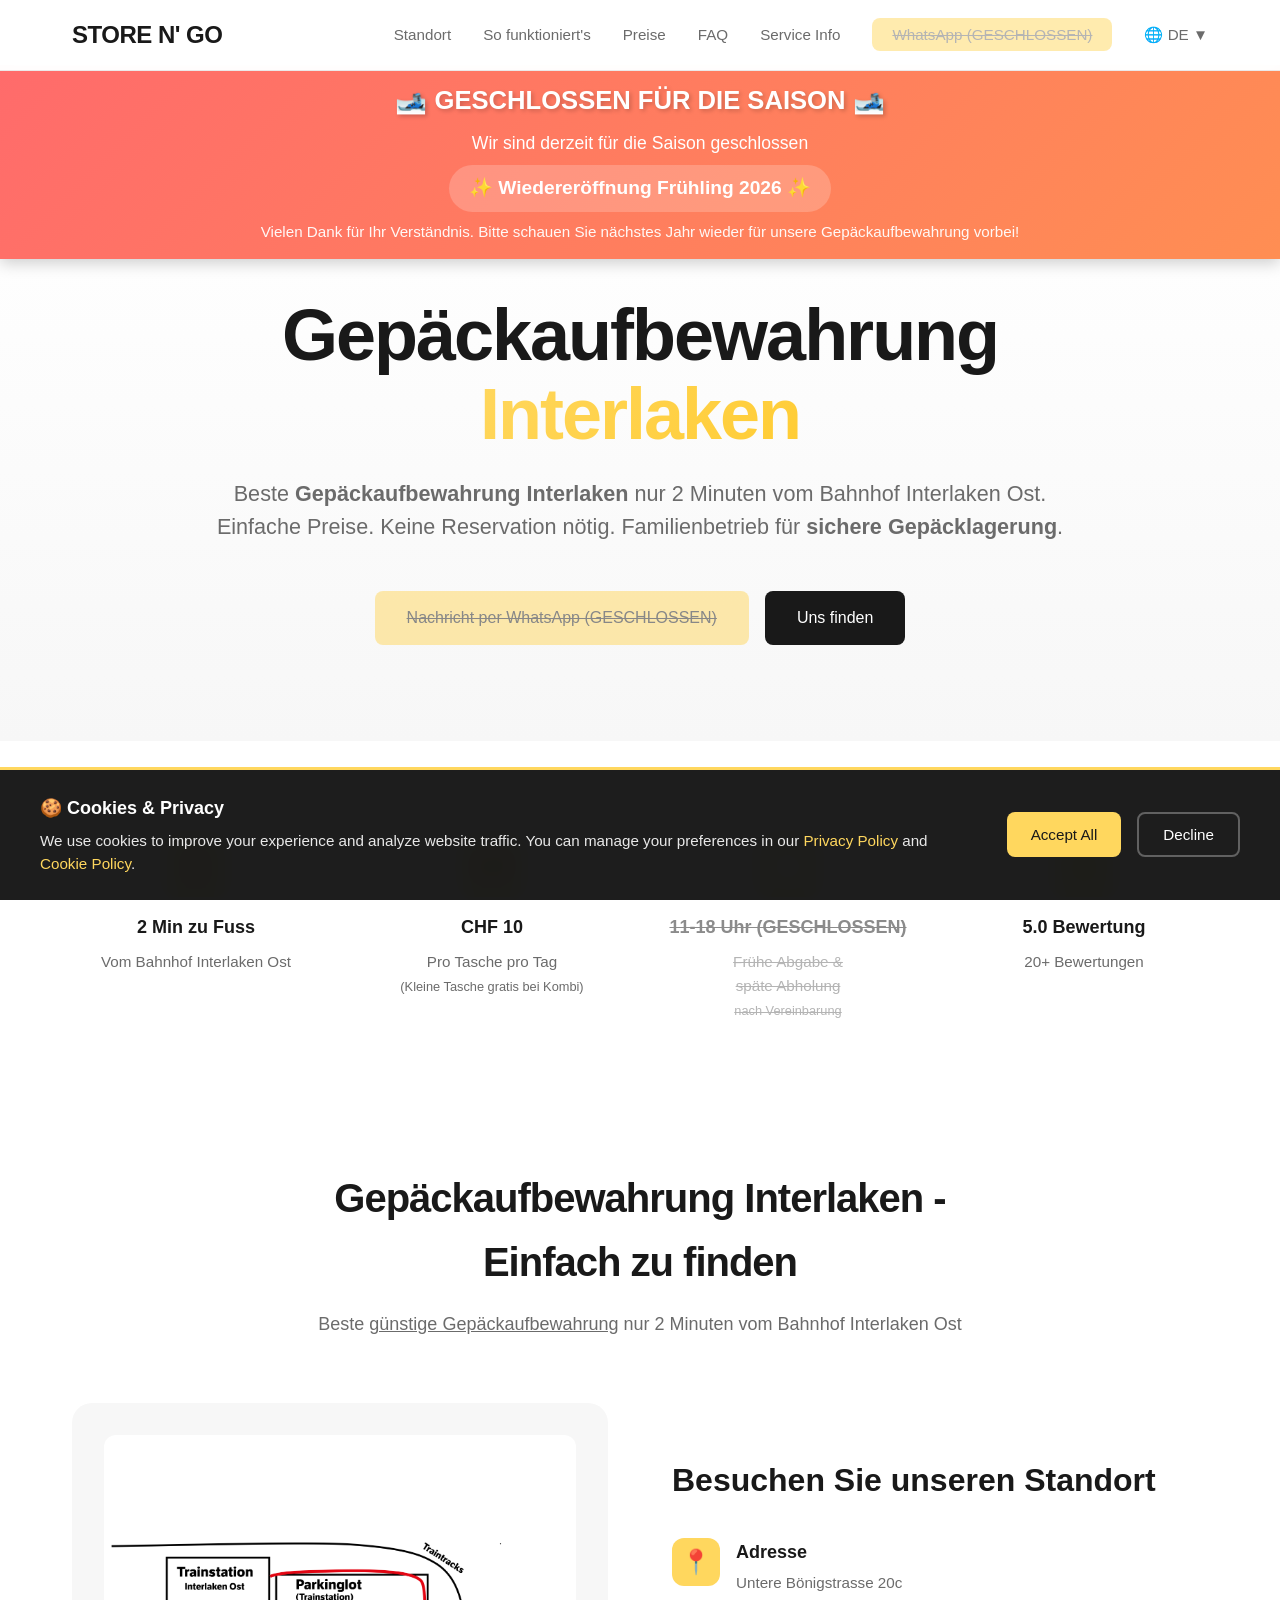
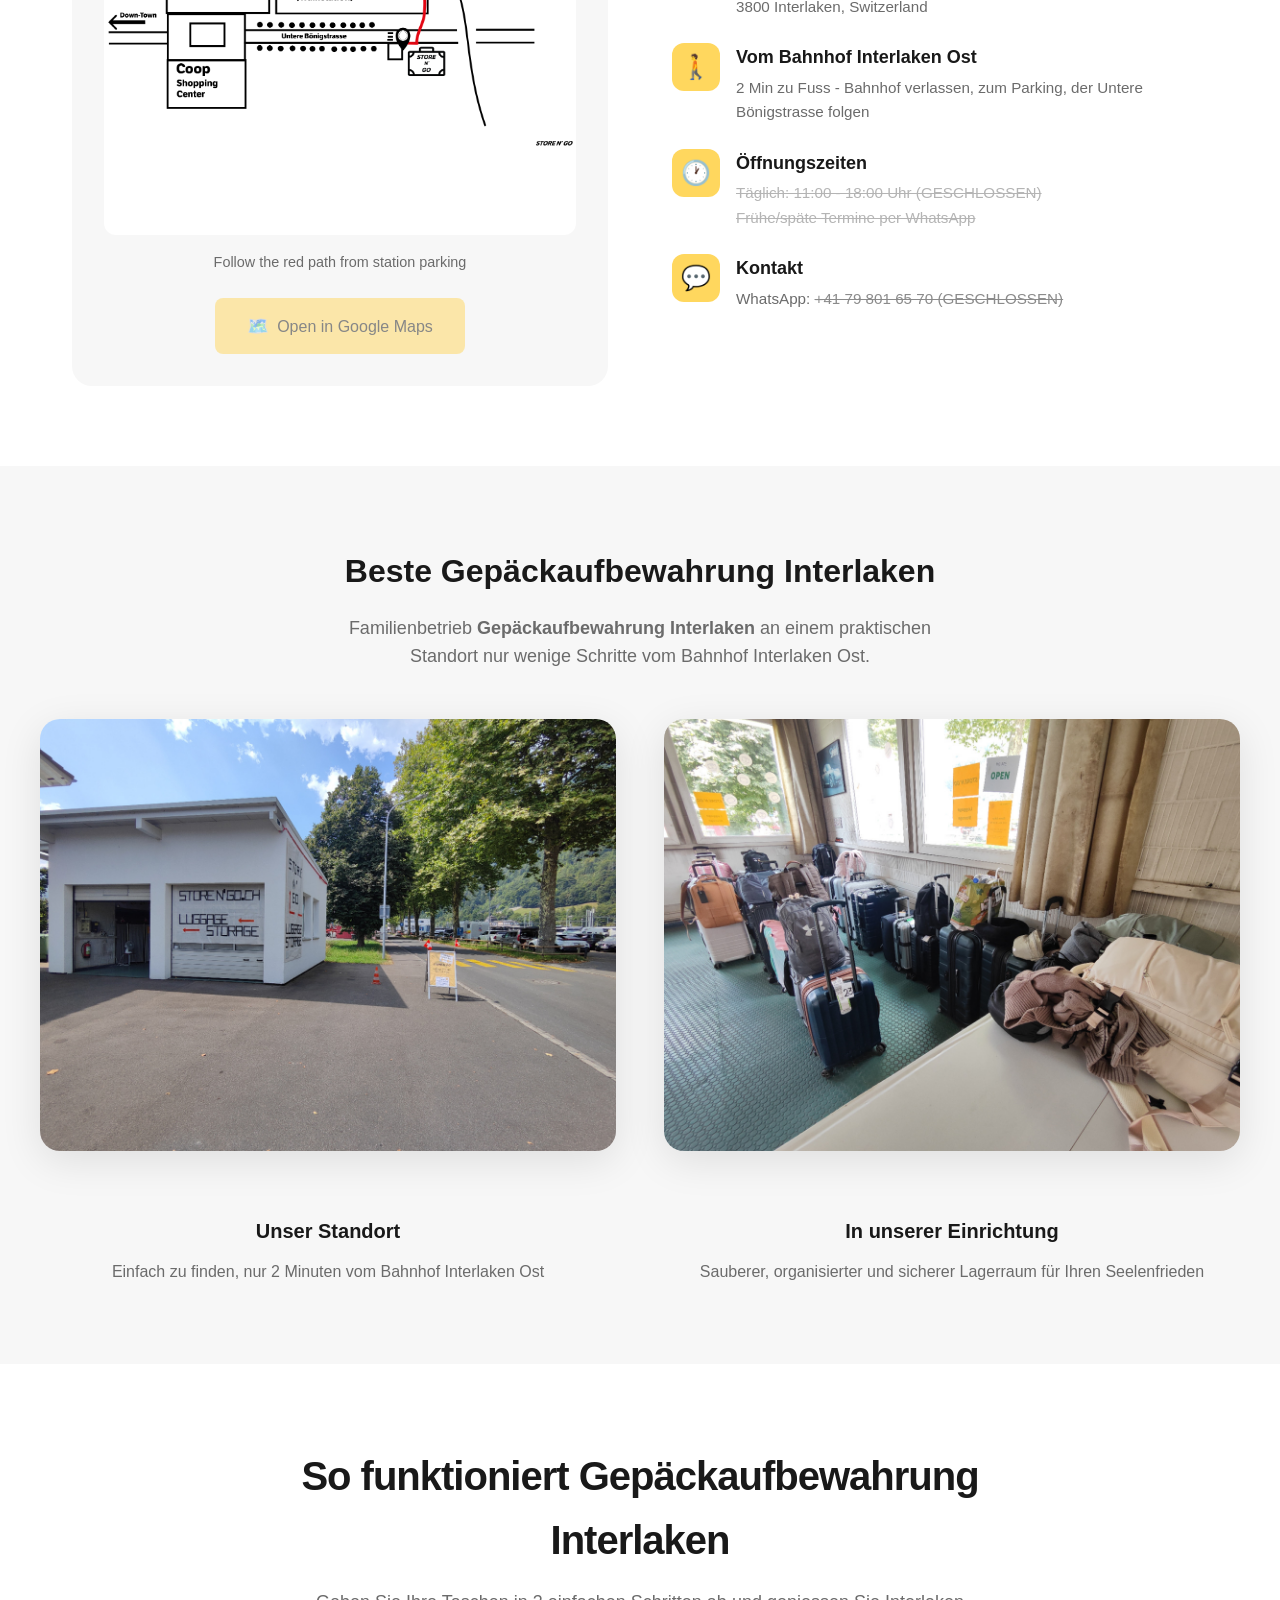
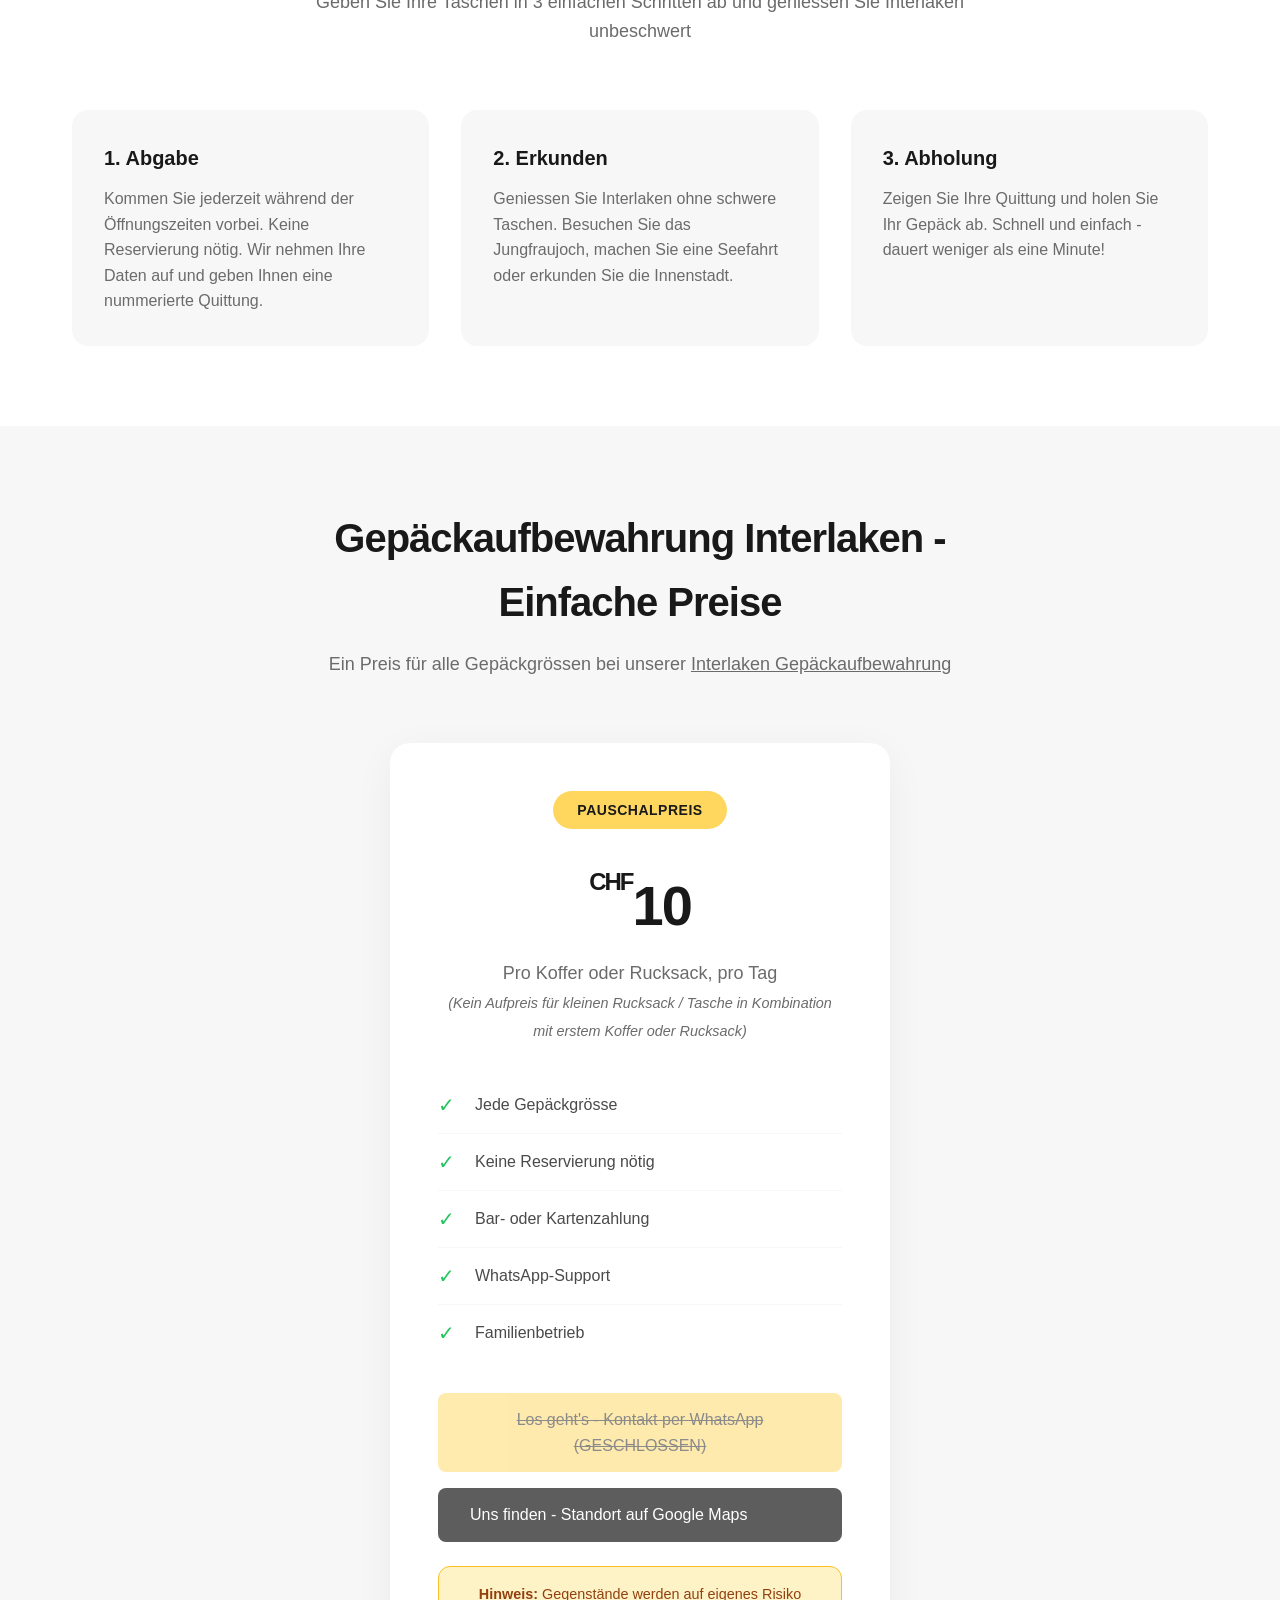
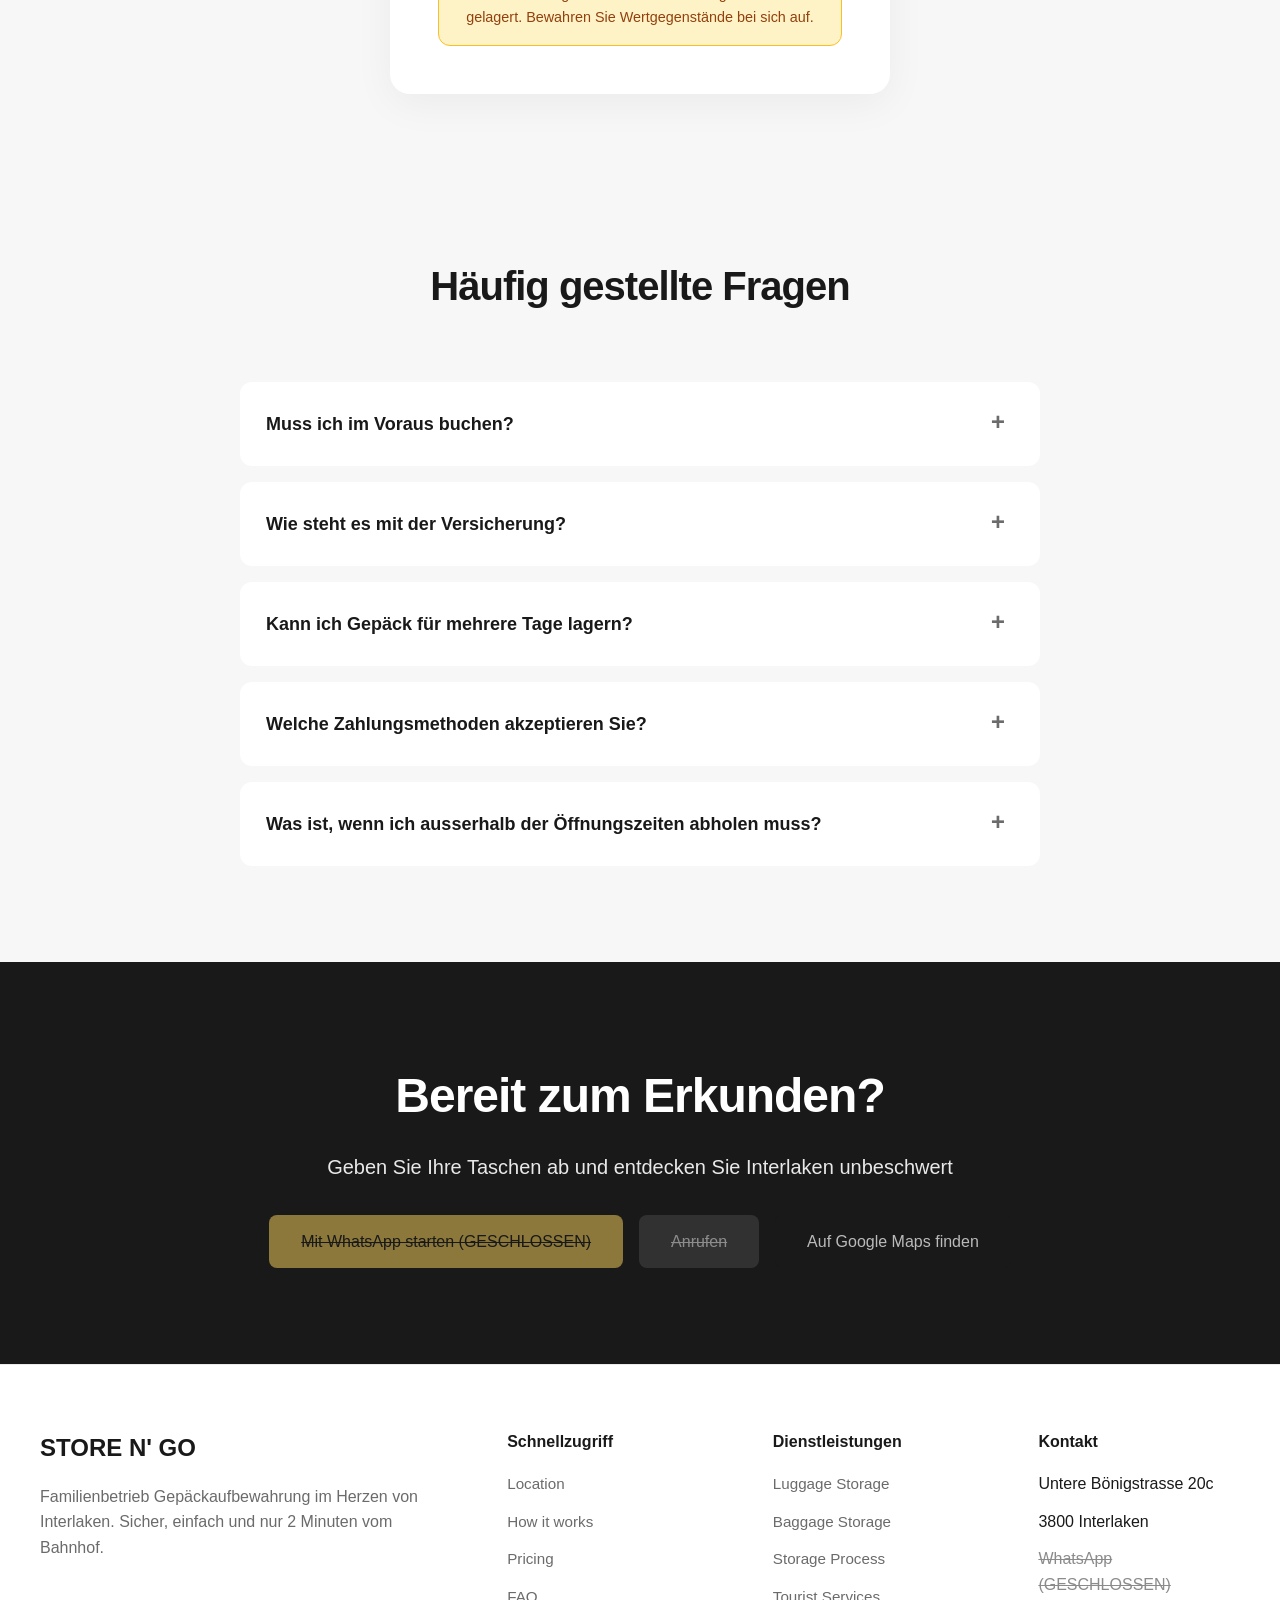
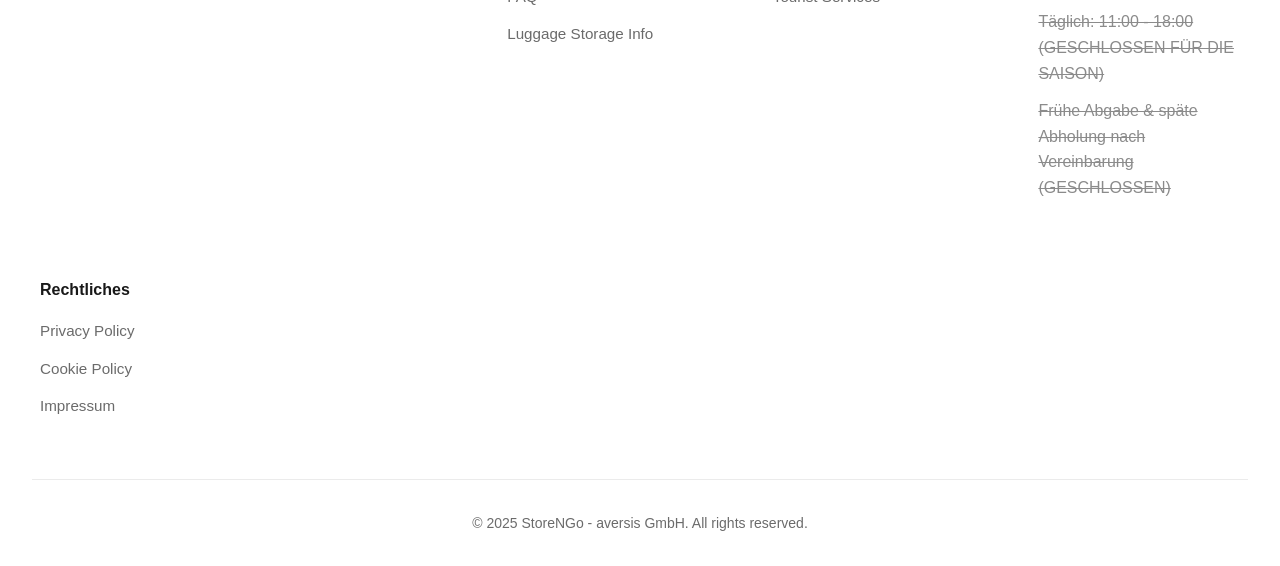
==== de/index.html @ 25ed2916 "Complete closure fixes and mobile optimization - Removed duplicate text from English banner - Added " ====
<!DOCTYPE html>
<html lang="en">
<head>
    <meta charset="UTF-8">
    <meta name="viewport" content="width=device-width, initial-scale=1.0, maximum-scale=5.0">
    <meta name="mobile-web-app-capable" content="yes">
    <meta name="apple-mobile-web-app-capable" content="yes">
    <title>Gepäckaufbewahrung Interlaken | StoreNGo - Ab CHF 10 Kleine Taschen Gratis | 2 Min vom Bahnhof</title>
    <meta name="description" content="Beste Gepäckaufbewahrung Interlaken! CHF 10 pro Koffer/Rucksack + kleine Taschen gratis. Nur 2 Minuten vom Bahnhof Interlaken Ost. Familienunternehmen, sicher, keine Reservation nötig. Täglich 11-18 Uhr.">
    <meta name="keywords" content="luggage storage interlaken, baggage storage interlaken, interlaken luggage storage, luggage storage interlaken ost, bag storage interlaken, interlaken baggage storage, gepäckaufbewahrung interlaken, luggage lockers interlaken, suitcase storage interlaken, tourist luggage service">
    
    <!-- SEO Geographic Meta Tags -->
    <meta name="geo.region" content="CH-BE">
    <meta name="geo.placename" content="Interlaken">
    <meta name="geo.position" content="46.686312;7.863188">
    <meta name="ICBM" content="46.686312, 7.863188">
    
    <!-- Canonical Link -->
    <link rel="canonical" href="https://store-n-go.com">
    
    <!-- Google tag (gtag.js) -->
    <script async src="https://www.googletagmanager.com/gtag/js?id=AW-17403698472"></script>
    <script>
        window.dataLayer = window.dataLayer || [];
        function gtag(){dataLayer.push(arguments);}
        gtag('js', new Date());
        
        // Check cookie consent before initializing Google Analytics
        if (localStorage.getItem('cookieConsent') === 'accepted') {
            gtag('config', 'AW-17403698472');
        }
    </script>
    
    <!-- Favicon -->
    <link rel="icon" type="image/svg+xml" href="data:image/svg+xml,<svg xmlns='http://www.w3.org/2000/svg' viewBox='0 0 100 100'><circle cx='50' cy='50' r='50' fill='%23ffd75e'/><rect x='25' y='35' width='50' height='30' rx='5' fill='none' stroke='%23000' stroke-width='4'/><rect x='40' y='30' width='20' height='10' rx='5' fill='none' stroke='%23000' stroke-width='4'/><circle cx='30' cy='60' r='3' fill='%23000'/><circle cx='70' cy='60' r='3' fill='%23000'/><circle cx='30' cy='40' r='3' fill='%23000'/><circle cx='70' cy='40' r='3' fill='%23000'/></svg>">
    
    <!-- Open Graph Meta Tags -->
    <meta property="og:title" content="Luggage Storage Interlaken | StoreNGo - Best Bag Storage | From CHF 10 Small Bags Free">
    <meta property="og:description" content="Best luggage storage Interlaken just 2 minutes from Interlaken Ost station. CHF 10 per item + small bags free. Safe luggage storage Interlaken service.">
    <meta property="og:url" content="https://storengo.ch">
    <meta property="og:type" content="website">
    <meta property="og:image" content="https://storengo.ch/store-building.jpg">
    
    <!-- Schema.org Structured Data -->
    <script type="application/ld+json">
    {
        "@context": "https://schema.org",
        "@type": "LocalBusiness",
        "name": "StoreNGo Luggage Storage Interlaken",
        "url": "https://storengo.ch",
        "telephone": "+41798016570",
        "priceRange": "CHF 10",
        "currenciesAccepted": "CHF",
        "paymentAccepted": "Cash, Credit Card",
        "address": {
            "@type": "PostalAddress",
            "streetAddress": "Untere Bönigstrasse 20c",
            "addressLocality": "Interlaken",
            "postalCode": "3800",
            "addressCountry": "CH",
            "addressRegion": "Bern"
        },
        "geo": {
            "@type": "GeoCoordinates",
            "latitude": 46.686312,
            "longitude": 7.863188
        },
        "openingHoursSpecification": [{
            "@type": "OpeningHoursSpecification",
            "dayOfWeek": ["Monday", "Tuesday", "Wednesday", "Thursday", "Friday", "Saturday", "Sunday"],
            "opens": "11:00",
            "closes": "18:00"
        }],
        "aggregateRating": {
            "@type": "AggregateRating",
            "ratingValue": "5.0",
            "reviewCount": "15"
        },
        "description": "Safe luggage storage just 2 minutes from Interlaken Ost station. CHF 10 per bag. Early drop-off and late pickup possible via WhatsApp arrangement.",
        "image": "https://storengo.ch/store-building.jpg",
        "sameAs": [
            "https://wa.me/41798016570",
            "https://luggage-storage.ch",
            "https://interlaken-luggage.ch", 
            "https://luggage-storage-interlaken.ch"
        ],
        "serviceArea": {
            "@type": "GeoCircle",
            "geoMidpoint": {
                "@type": "GeoCoordinates",
                "latitude": 46.686312,
                "longitude": 7.863188
            },
            "geoRadius": "10000"
        },
        "hasOfferCatalog": {
            "@type": "OfferCatalog",
            "name": "Luggage Storage Services",
            "itemListElement": [{
                "@type": "Offer",
                "itemOffered": {
                    "@type": "Service",
                    "name": "Luggage Storage",
                    "description": "Secure daily luggage storage service"
                },
                "price": "10",
                "priceCurrency": "CHF",
                "availability": "https://schema.org/InStock"
            }]
        }
    }
    </script>
    
    <!-- Additional Tourism Schema -->
    <script type="application/ld+json">
    {
        "@context": "https://schema.org",
        "@type": "TouristInformationCenter", 
        "name": "Store N Go Luggage Storage Interlaken",
        "alternateName": ["StoreNGo", "Store'N'Go", "Luggage Storage Interlaken"],
        "url": "https://storengo.ch",
        "sameAs": [
            "https://luggage-storage.ch",
            "https://interlaken-luggage.ch", 
            "https://luggage-storage-interlaken.ch",
            "https://wa.me/41798016570"
        ],
        "serves": {
            "@type": "City",
            "name": "Interlaken",
            "containedInPlace": {
                "@type": "Country", 
                "name": "Switzerland"
            }
        },
        "keywords": "luggage storage, baggage storage, tourist services, Interlaken"
    }
    </script>
    
    <style>
        * {
            margin: 0;
            padding: 0;
            box-sizing: border-box;
        }
        
        :root {
            --yellow: #ffd75e;
            --yellow-hover: #ffcc33;
            --dark: #191919;
            --gray-dark: #4a4a4a;
            --gray: #6b6b6b;
            --gray-light: #f7f7f7;
            --white: #ffffff;
            --border-light: #f0f0f0;
            --max-width: 1200px;
        }
        
        body {
            font-family: -apple-system, BlinkMacSystemFont, "Segoe UI", Roboto, "Helvetica Neue", Arial, sans-serif;
            color: var(--dark);
            line-height: 1.6;
            overflow-x: hidden;
            -webkit-text-size-adjust: 100%;
            -ms-text-size-adjust: 100%;
        }
        
        /* Cookie Banner Styles */
        .cookie-banner {
            position: fixed;
            bottom: 0;
            left: 0;
            right: 0;
            background: rgba(25, 25, 25, 0.98);
            backdrop-filter: blur(10px);
            color: white;
            padding: 1.5rem 2rem;
            z-index: 10000;
            transform: translateY(100%);
            transition: transform 0.3s ease-in-out;
            border-top: 3px solid var(--yellow);
        }
        
        .cookie-banner.show {
            transform: translateY(0);
        }
        
        .cookie-banner-content {
            max-width: var(--max-width);
            margin: 0 auto;
            display: flex;
            align-items: center;
            justify-content: space-between;
            gap: 2rem;
        }
        
        .cookie-banner-text {
            flex: 1;
        }
        
        .cookie-banner-text h4 {
            font-size: 1.125rem;
            margin-bottom: 0.5rem;
            font-weight: 600;
        }
        
        .cookie-banner-text p {
            font-size: 0.95rem;
            color: rgba(255, 255, 255, 0.9);
            line-height: 1.5;
        }
        
        .cookie-banner-text a {
            color: var(--yellow);
            text-decoration: none;
        }
        
        .cookie-banner-text a:hover {
            text-decoration: underline;
        }
        
        .cookie-banner-buttons {
            display: flex;
            gap: 1rem;
            flex-shrink: 0;
        }
        
        .cookie-btn {
            padding: 0.75rem 1.5rem;
            border: none;
            border-radius: 8px;
            font-weight: 500;
            cursor: pointer;
            transition: all 0.2s;
            font-size: 0.95rem;
            white-space: nowrap;
        }
        
        .cookie-btn-accept {
            background: var(--yellow);
            color: var(--dark);
        }
        
        .cookie-btn-accept:hover {
            background: var(--yellow-hover);
            transform: translateY(-1px);
        }
        
        .cookie-btn-decline {
            background: transparent;
            color: white;
            border: 2px solid rgba(255, 255, 255, 0.3);
        }
        
        .cookie-btn-decline:hover {
            background: rgba(255, 255, 255, 0.1);
            border-color: rgba(255, 255, 255, 0.5);
        }
        
        @media (max-width: 768px) {
            .cookie-banner {
                padding: 1.25rem 1rem;
            }
            
            .cookie-banner-content {
                flex-direction: column;
                text-align: center;
                gap: 1.5rem;
            }
            
            .cookie-banner-buttons {
                width: 100%;
                justify-content: center;
                flex-wrap: wrap;
            }
            
            .cookie-btn {
                flex: 1;
                min-width: 120px;
            }
        }
        
        /* Navigation */
        nav {
            position: fixed;
            top: 0;
            width: 100%;
            background: rgba(255, 255, 255, 0.98);
            backdrop-filter: blur(10px);
            z-index: 1000;
            border-bottom: 1px solid rgba(0, 0, 0, 0.08);
        }
        
        .nav-container {
            max-width: var(--max-width);
            margin: 0 auto;
            padding: 1rem 2rem;
            display: flex;
            justify-content: space-between;
            align-items: center;
        }
        
        .logo {
            font-size: 1.5rem;
            font-weight: 700;
            letter-spacing: -0.5px;
            color: var(--dark);
            text-decoration: none;
            transition: color 0.2s;
        }
        
        .logo:hover {
            color: var(--gray-dark);
        }
        
        .nav-links {
            display: flex;
            gap: 2rem;
            list-style: none;
            align-items: center;
        }
        
        .nav-links a {
            color: var(--gray);
            text-decoration: none;
            font-size: 0.95rem;
            transition: color 0.2s;
        }
        
        .nav-links a:hover {
            color: var(--dark);
        }
        
        .nav-cta {
            background: var(--yellow);
            color: var(--dark);
            padding: 0.5rem 1.25rem;
            border-radius: 8px;
            text-decoration: none;
            font-weight: 500;
            transition: all 0.2s;
            font-size: 0.95rem;
        }
        
        .nav-cta:hover {
            background: var(--yellow-hover);
            transform: translateY(-1px);
        }
        
        /* Language Switcher */
        .language-switcher {
            position: relative;
            display: inline-block;
        }
        
        .lang-toggle {
            color: var(--dark);
            text-decoration: none;
            font-size: 0.9rem;
            cursor: pointer;
        }
        
        .lang-dropdown {
            display: none;
            position: absolute;
            top: 100%;
            right: 0;
            background: white;
            border: 1px solid #ddd;
            border-radius: 8px;
            box-shadow: 0 4px 6px rgba(0,0,0,0.1);
            min-width: 150px;
            z-index: 1000;
        }
        
        .language-switcher:hover .lang-dropdown {
            display: block;
        }
        
        .lang-option {
            display: block;
            padding: 8px 12px;
            color: var(--dark);
            text-decoration: none;
            font-size: 0.9rem;
            transition: background-color 0.2s;
        }
        
        .lang-option:hover {
            background-color: var(--gray-light);
        }
        
        .lang-option.active {
            background-color: var(--yellow);
            font-weight: 500;
        }
        
        /* Hero Section */
        .hero {
            margin-top: 80px;
            padding: 6rem 2rem;
            text-align: center;
            background: linear-gradient(to bottom, var(--white) 0%, var(--gray-light) 100%);
        }
        
        .hero-content {
            max-width: 900px;
            margin: 0 auto;
        }
        
        .hero h1 {
            font-size: clamp(2.5rem, 6vw, 4.5rem);
            font-weight: 700;
            line-height: 1.1;
            margin-bottom: 1.5rem;
            letter-spacing: -2px;
        }
        
        .hero h1 span {
            background: linear-gradient(135deg, var(--yellow) 0%, var(--yellow-hover) 100%);
            -webkit-background-clip: text;
            -webkit-text-fill-color: transparent;
            background-clip: text;
        }
        
        .hero-subtitle {
            font-size: 1.35rem;
            color: var(--gray);
            margin-bottom: 3rem;
            font-weight: 400;
            line-height: 1.5;
        }
        
        .hero-buttons {
            display: flex;
            gap: 1rem;
            justify-content: center;
            flex-wrap: wrap;
        }
        
        .btn {
            padding: 0.875rem 2rem;
            border-radius: 8px;
            text-decoration: none;
            font-weight: 500;
            transition: all 0.2s;
            display: inline-flex;
            align-items: center;
            gap: 0.5rem;
            font-size: 1rem;
        }
        
        .btn-primary {
            background: var(--yellow);
            color: var(--dark);
        }
        
        .btn-primary:hover {
            background: var(--yellow-hover);
            transform: translateY(-2px);
        }
        
        .btn-secondary {
            background: var(--dark);
            color: var(--white);
        }
        
        .btn-secondary:hover {
            background: var(--gray-dark);
            transform: translateY(-2px);
        }
        
        /* Features Grid */
        .features {
            padding: 4rem 2rem;
            max-width: var(--max-width);
            margin: 0 auto;
        }
        
        .features-grid {
            display: grid;
            grid-template-columns: repeat(4, 1fr);
            gap: 3rem;
            margin-top: 2rem;
        }
        
        .feature {
            text-align: center;
        }
        
        .feature-icon {
            width: 60px;
            height: 60px;
            margin: 0 auto 1rem;
            background: var(--yellow);
            border-radius: 12px;
            display: flex;
            align-items: center;
            justify-content: center;
            font-size: 1.5rem;
            color: var(--dark);
        }
        
        .feature-icon span {
            display: flex;
            align-items: center;
            justify-content: center;
        }
        
        @media (max-width: 768px) {
            .feature-icon {
                width: 80px;
                height: 80px;
                font-size: 2rem;
            }
        }
        
        .feature h3 {
            font-size: 1.125rem;
            margin-bottom: 0.5rem;
            font-weight: 600;
        }
        
        .feature p {
            color: var(--gray);
            font-size: 0.95rem;
        }
        
        /* Main Content Section */
        .content-section {
            padding: 5rem 2rem;
            max-width: var(--max-width);
            margin: 0 auto;
        }
        
        .section-header {
            max-width: 700px;
            margin: 0 auto 4rem;
            text-align: center;
        }
        
        .section-header h2 {
            font-size: 2.5rem;
            font-weight: 700;
            margin-bottom: 1rem;
            letter-spacing: -1px;
        }
        
        .section-header p {
            font-size: 1.125rem;
            color: var(--gray);
            line-height: 1.6;
        }
        
        /* Service Cards */
        .services-grid {
            display: grid;
            grid-template-columns: repeat(3, 1fr);
            gap: 2rem;
        }
        
        .service-card {
            background: var(--gray-light);
            border-radius: 16px;
            padding: 2rem;
            transition: all 0.3s;
            position: relative;
            overflow: hidden;
        }
        
        .service-card::before {
            content: '';
            position: absolute;
            top: 0;
            left: 0;
            right: 0;
            height: 4px;
            background: var(--yellow);
            transform: scaleX(0);
            transition: transform 0.3s;
            transform-origin: left;
        }
        
        .service-card:hover {
            transform: translateY(-4px);
            background: var(--yellow);
        }
        
        .service-card:hover::before {
            transform: scaleX(1);
        }
        
        .service-card:hover h3,
        .service-card:hover p {
            color: var(--dark);
        }
        
        .service-card h3 {
            font-size: 1.25rem;
            margin-bottom: 0.75rem;
            font-weight: 600;
            transition: color 0.3s;
        }
        
        .service-card p {
            color: var(--gray);
            line-height: 1.6;
            transition: color 0.3s;
        }
        
        /* Pricing Section */
        .pricing {
            background: var(--gray-light);
            padding: 5rem 2rem;
        }
        
        .pricing-container {
            max-width: 500px;
            margin: 0 auto;
            background: var(--white);
            border-radius: 20px;
            padding: 3rem;
            text-align: center;
            box-shadow: 0 10px 40px rgba(0, 0, 0, 0.05);
        }
        
        .price-tag {
            display: inline-block;
            background: var(--yellow);
            color: var(--dark);
            padding: 0.5rem 1.5rem;
            border-radius: 30px;
            font-weight: 600;
            margin-bottom: 2rem;
            font-size: 0.875rem;
            text-transform: uppercase;
            letter-spacing: 0.5px;
        }
        
        .price {
            font-size: 3.5rem;
            font-weight: 700;
            margin-bottom: 0.5rem;
            letter-spacing: -2px;
        }
        
        .price sup {
            font-size: 1.5rem;
            position: relative;
            top: -1rem;
        }
        
        .price-description {
            color: var(--gray);
            margin-bottom: 2rem;
            font-size: 1.125rem;
        }
        
        .price-features {
            list-style: none;
            text-align: left;
            margin-bottom: 2rem;
        }
        
        .price-features li {
            padding: 0.75rem 0;
            display: flex;
            align-items: center;
            gap: 0.75rem;
            color: var(--gray-dark);
            border-bottom: 1px solid var(--gray-light);
        }
        
        .price-features li:last-child {
            border-bottom: none;
        }
        
        .check {
            color: #22c55e;
            font-size: 1.25rem;
            margin-right: 8px;
        }
        
        .warning {
            background: #fef3c7;
            border: 1px solid #fbbf24;
            border-radius: 12px;
            padding: 1rem;
            margin-top: 1.5rem;
        }
        
        .warning p {
            color: #92400e;
            font-size: 0.9rem;
            margin: 0;
        }
        
        /* Location Section */
        .location {
            padding: 5rem 2rem;
            max-width: var(--max-width);
            margin: 0 auto;
        }
        
        .location-content {
            display: grid;
            grid-template-columns: 1fr 1fr;
            gap: 4rem;
            align-items: center;
        }
        
        .map-container {
            background: var(--gray-light);
            border-radius: 20px;
            padding: 2rem;
            text-align: center;
        }
        
        .map-placeholder {
            background: white;
            height: 400px;
            border-radius: 12px;
            display: flex;
            align-items: center;
            justify-content: center;
            color: var(--gray);
            margin-bottom: 1rem;
            overflow: hidden;
        }
        
        .map-placeholder img {
            width: 100%;
            height: 100%;
            object-fit: contain;
            border-radius: 12px;
        }
        
        @media (max-width: 768px) {
            .map-placeholder {
                height: 300px;
            }
        }
        
        .location-details h3 {
            font-size: 2rem;
            margin-bottom: 2rem;
            font-weight: 700;
        }
        
        .location-item {
            display: flex;
            gap: 1rem;
            margin-bottom: 1.5rem;
            align-items: start;
        }
        
        .location-icon {
            width: 48px;
            height: 48px;
            background: var(--yellow);
            border-radius: 12px;
            display: flex;
            align-items: center;
            justify-content: center;
            flex-shrink: 0;
            font-size: 1.25rem;
        }
        
        .location-icon span {
            display: flex;
            align-items: center;
            justify-content: center;
            line-height: 1;
        }
        
        @media (max-width: 768px) {
            .location-icon {
                width: 60px;
                height: 60px;
                font-size: 1.8rem;
            }
        }
        
        .location-text h4 {
            font-size: 1.125rem;
            margin-bottom: 0.25rem;
            font-weight: 600;
        }
        
        .location-text p {
            color: var(--gray);
            font-size: 0.95rem;
        }
        
        /* Our Store Section */
        .store-section {
            background: var(--gray-light);
            padding: 5rem 2rem;
        }
        
        .store-container {
            max-width: var(--max-width);
            margin: 0 auto;
            text-align: center;
        }
        
        .store-image {
            max-width: 600px;
            width: 100%;
            height: auto;
            border-radius: 20px;
            margin: 0 auto 2rem;
            box-shadow: 0 10px 40px rgba(0, 0, 0, 0.1);
        }
        
        .store-container h3 {
            font-size: 2rem;
            margin-bottom: 1rem;
            font-weight: 700;
        }
        
        .store-container p {
            font-size: 1.125rem;
            color: var(--gray);
            max-width: 600px;
            margin: 0 auto;
        }
        
        /* Store Images Grid */
        .store-images-grid {
            display: grid;
            grid-template-columns: 1fr 1fr;
            gap: 3rem;
            margin-top: 2rem;
        }
        
        .store-image-item {
            text-align: center;
        }
        
        .store-image-item h4 {
            font-size: 1.25rem;
            font-weight: 600;
            margin: 1.5rem 0 0.75rem;
            color: var(--dark);
        }
        
        .store-image-item p {
            font-size: 1rem;
            color: var(--gray);
            margin: 0;
        }
        
        @media (max-width: 768px) {
            .store-images-grid {
                grid-template-columns: 1fr;
                gap: 2rem;
            }
        }
        
        /* FAQ Section */
        .faq {
            background: var(--gray-light);
            padding: 5rem 2rem;
        }
        
        .faq-container {
            max-width: 800px;
            margin: 0 auto;
        }
        
        .faq-item {
            background: var(--white);
            border-radius: 12px;
            margin-bottom: 1rem;
            overflow: hidden;
            transition: all 0.3s;
            border: 2px solid transparent;
        }
        
        .faq-item:hover {
            border-color: var(--yellow);
            transform: translateY(-2px);
            box-shadow: 0 8px 20px rgba(255, 215, 94, 0.2);
        }
        
        .faq-question {
            padding: 1.5rem;
            cursor: pointer;
            display: flex;
            justify-content: space-between;
            align-items: center;
            font-weight: 600;
            font-size: 1.125rem;
            transition: all 0.3s;
            position: relative;
            overflow: hidden;
        }
        
        .faq-question::before {
            content: '';
            position: absolute;
            top: 0;
            left: -100%;
            width: 100%;
            height: 100%;
            background: var(--yellow);
            transition: left 0.3s;
            z-index: 0;
        }
        
        .faq-question:hover::before {
            left: 0;
        }
        
        .faq-question:hover {
            color: var(--dark);
        }
        
        .faq-question span {
            position: relative;
            z-index: 1;
        }
        
        .faq-question:hover .faq-toggle {
            color: var(--dark);
            background: var(--white);
        }
        
        .faq-toggle {
            font-size: 1.5rem;
            color: var(--gray);
            transition: all 0.3s;
            width: 32px;
            height: 32px;
            display: flex;
            align-items: center;
            justify-content: center;
            border-radius: 50%;
            position: relative;
            z-index: 1;
            flex-shrink: 0;
            line-height: 0;
            padding: 0;
            text-align: center;
            font-family: monospace;
        }
        
        .faq-item.active .faq-question {
            background: var(--yellow);
            color: var(--dark);
        }
        
        .faq-item.active .faq-question::before {
            left: 0;
        }
        
        .faq-item.active .faq-toggle {
            transform: rotate(45deg);
            color: var(--dark);
            background: var(--white);
        }
        
        .faq-answer {
            padding: 0 1.5rem;
            max-height: 0;
            overflow: hidden;
            transition: all 0.3s;
            color: var(--gray);
            line-height: 1.7;
        }
        
        .faq-item.active .faq-answer {
            padding: 0 1.5rem 1.5rem;
            max-height: 500px;
            background: linear-gradient(to bottom, rgba(255, 215, 94, 0.05) 0%, transparent 100%);
        }
        
        /* CTA Section */
        .cta {
            padding: 6rem 2rem;
            text-align: center;
            background: var(--dark);
            color: var(--white);
        }
        
        .cta h2 {
            font-size: 3rem;
            margin-bottom: 1rem;
            font-weight: 700;
            letter-spacing: -1px;
        }
        
        .cta p {
            font-size: 1.25rem;
            margin-bottom: 2rem;
            opacity: 0.9;
        }
        
        /* Footer */
        footer {
            background: var(--white);
            padding: 4rem 2rem 2rem;
            border-top: 1px solid rgba(0, 0, 0, 0.08);
        }
        
        .footer-content {
            max-width: var(--max-width);
            margin: 0 auto;
            display: grid;
            grid-template-columns: 2fr 1fr 1fr 1fr;
            gap: 4rem;
            margin-bottom: 3rem;
        }
        
        .footer-brand h3 {
            font-size: 1.5rem;
            margin-bottom: 1rem;
            font-weight: 700;
        }
        
        .footer-brand p {
            color: var(--gray);
            line-height: 1.6;
            margin-bottom: 1.5rem;
        }
        
        .footer-section h4 {
            font-size: 1rem;
            margin-bottom: 1rem;
            font-weight: 600;
        }
        
        .footer-section ul {
            list-style: none;
        }
        
        .footer-section li {
            margin-bottom: 0.75rem;
        }
        
        .footer-section a {
            color: var(--gray);
            text-decoration: none;
            font-size: 0.95rem;
            transition: color 0.2s;
        }
        
        .footer-section a:hover {
            color: var(--dark);
        }
        
        .footer-bottom {
            text-align: center;
            padding-top: 2rem;
            border-top: 1px solid rgba(0, 0, 0, 0.08);
            color: var(--gray);
            font-size: 0.875rem;
        }
        
        /* Mobile Menu */
        .mobile-menu-btn {
            display: none;
            background: var(--yellow);
            border: none;
            cursor: pointer;
            padding: 8px 12px;
            border-radius: 8px;
            font-size: 1.5rem;
            line-height: 1;
            color: var(--dark);
        }
        
        @media (max-width: 768px) {
            .mobile-menu-btn {
                display: block;
            }
        }
        
        /* Responsive */
        @media (max-width: 768px) {
            html {
                font-size: 16px;
            }
            
            body {
                font-size: 16px;
            }
            
            .nav-container {
                padding: 1rem;
            }
            
            .nav-links {
                display: none;
                position: absolute;
                top: 100%;
                left: 0;
                right: 0;
                background: white;
                flex-direction: column;
                padding: 20px;
                box-shadow: 0 4px 20px rgba(0,0,0,0.1);
                z-index: 1000;
            }
            
            .nav-links.active {
                display: flex;
            }
            
            .nav-links a {
                padding: 12px 0;
                font-size: 1.1rem;
                color: var(--gray-dark);
                border-bottom: 1px solid var(--border-light);
            }
            
            .nav-cta {
                margin-top: 15px;
                text-align: center;
                width: 100%;
            }
            
            .mobile-menu-btn {
                display: block;
            }
            
            .hero {
                padding: 3rem 1rem;
                margin-top: 100px; /* Extra space for banner on mobile */
            }
            
            .banner-spacer {
                height: 220px !important; /* More space on mobile */
            }
            
            .hero h1 {
                font-size: 2rem;
                letter-spacing: -1px;
            }
            
            .hero-subtitle {
                font-size: 1rem;
                margin-bottom: 2rem;
            }
            
            .hero-buttons {
                flex-direction: column;
                gap: 1rem;
            }
            
            .btn {
                width: 100%;
                padding: 1.2rem 2rem;
                font-size: 1.1rem;
                font-weight: 600;
            }
            
            .features-grid {
                grid-template-columns: repeat(2, 1fr);
                gap: 1.5rem;
                padding: 0 1rem;
            }
            
            .feature-icon {
                width: 80px;
                height: 80px;
                font-size: 2.2rem;
            }
            
            .feature-icon span {
                font-size: 2.2rem;
            }
            
            .feature h3 {
                font-size: 1.1rem;
            }
            
            .feature p {
                font-size: 0.9rem;
            }
            
            .services-grid {
                grid-template-columns: 1fr;
                gap: 1.5rem;
            }
            
            .service-card {
                padding: 1.5rem;
            }
            
            .section-header h2 {
                font-size: 2rem;
            }
            
            .section-header p {
                font-size: 1rem;
                padding: 0 1rem;
            }
            
            .location-content {
                grid-template-columns: 1fr;
                gap: 2rem;
            }
            
            .location-icon {
                width: 65px;
                height: 65px;
                font-size: 2rem;
            }
            
            .location-icon span {
                font-size: 2rem;
            }
            
            .location-text h4 {
                font-size: 1.1rem;
            }
            
            .location-text p {
                font-size: 1rem;
            }
            
            .pricing-container {
                padding: 2rem 1.5rem;
                margin: 0 1rem;
            }
            
            .price {
                font-size: 3rem;
            }
            
            .faq-container {
                padding: 0 1rem;
            }
            
            .faq-question {
                padding: 1.25rem;
                font-size: 1rem;
            }
            
            .faq-toggle {
                width: 36px;
                height: 36px;
                font-size: 1.8rem;
            }
            
            .faq-answer {
                font-size: 0.95rem;
                line-height: 1.6;
            }
            
            .cta {
                padding: 4rem 1rem;
            }
            
            .cta h2 {
                font-size: 2rem;
            }
            
            .cta p {
                font-size: 1.1rem;
            }
            
            .footer-content {
                grid-template-columns: 1fr;
                gap: 2rem;
                text-align: left;
                padding: 0 1rem;
            }
            
            .content-section {
                padding: 3rem 1rem;
            }
            
            .pricing {
                padding: 3rem 0;
            }
            
            .faq {
                padding: 3rem 0;
            }
            
            .store-section {
                padding: 3rem 1rem;
            }
        }
    </style>
</head>
<body>
    <!-- Season Closed Alert Banner -->
    <div style="background: linear-gradient(135deg, #ff6b6b 0%, #ff8e53 100%); color: white; padding: 15px; text-align: center; position: fixed; top: 65px; z-index: 999; box-shadow: 0 4px 15px rgba(0,0,0,0.2); font-family: -apple-system, BlinkMacSystemFont, 'Segoe UI', Roboto, 'Helvetica Neue', Arial, sans-serif; width: 100%; left: 0;">
        <div style="max-width: 1200px; margin: 0 auto;">
            <h2 style="margin: 0 0 8px 0; font-size: 1.6rem; font-weight: 700; text-shadow: 2px 2px 4px rgba(0,0,0,0.2);">🎿 GESCHLOSSEN FÜR DIE SAISON 🎿</h2>
            <p style="margin: 0; font-size: 1.1rem; font-weight: 500;">Wir sind derzeit für die Saison geschlossen</p>
            <p style="margin: 8px 0 0 0; font-size: 1.2rem; font-weight: 600; background: rgba(255,255,255,0.2); display: inline-block; padding: 8px 20px; border-radius: 30px;">✨ Wiedereröffnung Frühling 2026 ✨</p>
            <p style="margin: 8px 0 0 0; font-size: 0.95rem; opacity: 0.95;">Vielen Dank für Ihr Verständnis. Bitte schauen Sie nächstes Jahr wieder für unsere Gepäckaufbewahrung vorbei!</p>
        </div>
    </div>
    <div style="height: 120px;" class="banner-spacer"></div>
    
    <!-- Cookie Banner -->
    <div class="cookie-banner" id="cookieBanner">
        <div class="cookie-banner-content">
            <div class="cookie-banner-text">
                <h4>🍪 Cookies & Privacy</h4>
                <p>We use cookies to improve your experience and analyze website traffic. You can manage your preferences in our <a href="/privacy-policy.html">Privacy Policy</a> and <a href="/cookie-policy.html">Cookie Policy</a>.</p>
            </div>
            <div class="cookie-banner-buttons">
                <button class="cookie-btn cookie-btn-accept" onclick="acceptCookies()">Accept All</button>
                <button class="cookie-btn cookie-btn-decline" onclick="declineCookies()">Decline</button>
            </div>
        </div>
    </div>

    <!-- Navigation -->
    <nav>
        <div class="nav-container">
            <a href="#" class="logo">STORE N' GO</a>
            <ul class="nav-links">
                <li><a href="#location">Standort</a></li>
                <li><a href="#how">So funktioniert's</a></li>
                <li><a href="#pricing">Preise</a></li>
                <li><a href="#faq">FAQ</a></li>
                <li><a href="luggage-storage-interlaken.html">Service Info</a></li>
                <li><a href="#" class="nav-cta" style="opacity: 0.5; cursor: not-allowed; text-decoration: line-through;" onclick="alert('Entschuldigung, wir sind für die Saison geschlossen. Wiedereröffnung Frühling 2026!'); return false;">WhatsApp (GESCHLOSSEN)</a></li>
                <li class="language-switcher">
                    <a href="#" class="lang-toggle">🌐 DE ▼</a>
                    <div class="lang-dropdown">
                        <a href="/" class="lang-option">🇬🇧 English</a>
                        <a href="/de/" class="lang-option active">🇩🇪 Deutsch</a>
                        <a href="/it/" class="lang-option">🇮🇹 Italiano</a>
                        <a href="/fr/" class="lang-option">🇫🇷 Français</a>
                        <a href="/es/" class="lang-option">🇪🇸 Español</a>
                    </div>
                </li>
            </ul>
            <button class="mobile-menu-btn">
                <span style="font-size: 1.5rem; line-height: 1;">☰</span>
            </button>
        </div>
    </nav>

    <!-- Hero Section -->
    <section class="hero">
        <div class="hero-content">
            <h1>Gepäckaufbewahrung <span>Interlaken</span></h1>
            <p class="hero-subtitle">
                Beste <strong>Gepäckaufbewahrung Interlaken</strong> nur 2 Minuten vom Bahnhof Interlaken Ost.<br>
                Einfache Preise. Keine Reservation nötig. Familienbetrieb für <strong>sichere Gepäcklagerung</strong>.
            </p>
            <div class="hero-buttons">
                <a href="#" class="btn btn-primary" style="opacity: 0.5; cursor: not-allowed; text-decoration: line-through;" onclick="alert('Entschuldigung, wir sind für die Saison geschlossen. Wiedereröffnung Frühling 2026!'); return false;">
                    Nachricht per WhatsApp (GESCHLOSSEN)
                </a>
                <a href="#location" class="btn btn-secondary">
                    Uns finden
                </a>
            </div>
        </div>
    </section>

    <!-- Quick Features -->
    <section class="features">
        <div class="features-grid">
            <div class="feature">
                <div class="feature-icon">
                    <span style="font-size: 1.8rem; line-height: 1;">🚶</span>
                </div>
                <h3>2 Min zu Fuss</h3>
                <p>Vom Bahnhof Interlaken Ost</p>
            </div>
            <div class="feature">
                <div class="feature-icon">
                    <span style="font-size: 1.2rem; font-weight: 900; line-height: 1;">CHF</span>
                </div>
                <h3>CHF 10</h3>
                <p>Pro Tasche pro Tag<br><small style="color: var(--gray); font-size: 0.8rem;">(Kleine Tasche gratis bei Kombi)</small></p>
            </div>
            <div class="feature">
                <div class="feature-icon">
                    <span style="font-size: 1.8rem; line-height: 1;">🕐</span>
                </div>
                <h3 style="opacity: 0.5; text-decoration: line-through;">11-18 Uhr (GESCHLOSSEN)</h3>
                <p style="opacity: 0.5; text-decoration: line-through;">Frühe Abgabe &<br>späte Abholung<br><small style="color: var(--gray); font-size: 0.8rem;">nach Vereinbarung</small></p>
            </div>
            <div class="feature">
                <div class="feature-icon">
                    <span style="font-size: 1.8rem; line-height: 1;">⭐</span>
                </div>
                <h3>5.0 Bewertung</h3>
                <p>20+ Bewertungen</p>
            </div>
        </div>
    </section>

    <!-- Location -->
    <section class="location" id="location">
        <div class="section-header">
            <h2>Gepäckaufbewahrung Interlaken - Einfach zu finden</h2>
            <p>Beste <a href="#pricing" title="Gepäckaufbewahrung Interlaken Preise" style="color: var(--gray); text-decoration: underline;">günstige Gepäckaufbewahrung</a> nur 2 Minuten vom Bahnhof Interlaken Ost</p>
        </div>
        
        <div class="location-content">
            <div class="map-container">
                <div class="map-placeholder">
                    <img src="../karte-storengo.png" alt="Interlaken luggage storage map - walking directions from Interlaken Ost station to StoreNGo baggage storage - 2 minute route guide for tourists" style="width: 100%; height: 100%; object-fit: contain; border-radius: 12px;">
                </div>
                <p style="color: var(--gray); font-size: 0.9rem; margin-bottom: 1.5rem;">Follow the red path from station parking</p>
                <a href="#" class="btn btn-primary" style="display: inline-flex; align-items: center; gap: 0.5rem; opacity: 0.5; cursor: not-allowed;" onclick="alert('Entschuldigung, wir sind für die Saison geschlossen. Wiedereröffnung Frühjahr 2026!'); window.open('https://maps.app.goo.gl/u3aZMyUW5fThFyPS7', '_blank'); return false;">
                    <span style="font-size: 1.1rem;">🗺️</span>
                    Open in Google Maps
                </a>
            </div>
            
            <div class="location-details">
                <h3>Besuchen Sie unseren Standort</h3>
                
                <div class="location-item">
                    <div class="location-icon">
                        <span style="font-size: 1.5rem;">📍</span>
                    </div>
                    <div class="location-text">
                        <h4>Adresse</h4>
                        <p>Untere Bönigstrasse 20c<br>3800 Interlaken, Switzerland</p>
                    </div>
                </div>
                
                <div class="location-item">
                    <div class="location-icon">
                        <span style="font-size: 1.5rem;">🚶</span>
                    </div>
                    <div class="location-text">
                        <h4>Vom Bahnhof Interlaken Ost</h4>
                        <p>2 Min zu Fuss - Bahnhof verlassen, zum Parking, der Untere Bönigstrasse folgen</p>
                    </div>
                </div>
                
                <div class="location-item">
                    <div class="location-icon">
                        <span style="font-size: 1.5rem;">🕐</span>
                    </div>
                    <div class="location-text">
                        <h4>Öffnungszeiten</h4>
                        <p style="opacity: 0.5; text-decoration: line-through;">Täglich: 11:00 - 18:00 Uhr (GESCHLOSSEN)<br>Frühe/späte Termine per WhatsApp</p>
                    </div>
                </div>
                
                <div class="location-item">
                    <div class="location-icon">
                        <span style="font-size: 1.5rem;">💬</span>
                    </div>
                    <div class="location-text">
                        <h4>Kontakt</h4>
                        <p>WhatsApp: <span style="color: var(--dark); opacity: 0.5; text-decoration: line-through;">+41 79 801 65 70 (GESCHLOSSEN)</span></p>
                    </div>
                </div>
            </div>
        </div>
    </section>

    <!-- Our Store -->
    <section class="store-section">
        <div class="store-container">
            <h3>Beste Gepäckaufbewahrung Interlaken</h3>
            <p style="margin-bottom: 3rem;">Familienbetrieb <strong>Gepäckaufbewahrung Interlaken</strong> an einem praktischen Standort nur wenige Schritte vom Bahnhof Interlaken Ost.</p>
            
            <div class="store-images-grid">
                <div class="store-image-item">
                    <img src="../store-building.jpg" alt="StoreNGo luggage storage building Interlaken - professional baggage storage service near Interlaken Ost train station - secure tourist luggage solutions" class="store-image">
                    <h4>Unser Standort</h4>
                    <p>Einfach zu finden, nur 2 Minuten vom Bahnhof Interlaken Ost</p>
                </div>
                <div class="store-image-item">
                    <img src="../storage_inside.jpg" alt="Inside StoreNGo luggage storage facility Interlaken - secure organized storage area with professional luggage handling and safe storage compartments" class="store-image">
                    <h4>In unserer Einrichtung</h4>
                    <p>Sauberer, organisierter und sicherer Lagerraum für Ihren Seelenfrieden</p>
                </div>
            </div>
        </div>
    </section>

    <!-- How it Works -->
    <section class="content-section" id="how">
        <div class="section-header">
            <h2>So funktioniert Gepäckaufbewahrung Interlaken</h2>
            <p>Geben Sie Ihre Taschen in 3 einfachen Schritten ab und geniessen Sie Interlaken unbeschwert</p>
        </div>
        
        <div class="services-grid">
            <div class="service-card">
                <h3>1. Abgabe</h3>
                <p>Kommen Sie jederzeit während der Öffnungszeiten vorbei. Keine Reservierung nötig. Wir nehmen Ihre Daten auf und geben Ihnen eine nummerierte Quittung.</p>
            </div>
            <div class="service-card">
                <h3>2. Erkunden</h3>
                <p>Geniessen Sie Interlaken ohne schwere Taschen. Besuchen Sie das Jungfraujoch, machen Sie eine Seefahrt oder erkunden Sie die Innenstadt.</p>
            </div>
            <div class="service-card">
                <h3>3. Abholung</h3>
                <p>Zeigen Sie Ihre Quittung und holen Sie Ihr Gepäck ab. Schnell und einfach - dauert weniger als eine Minute!</p>
            </div>
        </div>
    </section>

    <!-- Pricing -->
    <section class="pricing" id="pricing">
        <div class="section-header">
            <h2>Gepäckaufbewahrung Interlaken - Einfache Preise</h2>
            <p>Ein Preis für alle Gepäckgrössen bei unserer <a href="#location" title="Gepäckaufbewahrung Standort bei Interlaken Ost" style="color: var(--gray); text-decoration: underline;">Interlaken Gepäckaufbewahrung</a></p>
        </div>
        
        <div class="pricing-container">
            <span class="price-tag">Pauschalpreis</span>
            <div class="price">
                <sup>CHF</sup>10
            </div>
            <p class="price-description">Pro Koffer oder Rucksack, pro Tag<br>
            <small style="color: var(--gray); font-size: 0.9rem; font-style: italic;">(Kein Aufpreis für kleinen Rucksack / Tasche in Kombination mit erstem Koffer oder Rucksack)</small></p>
            
            <ul class="price-features">
                <li><span class="check">✓</span> Jede Gepäckgrösse</li>
                <li><span class="check">✓</span> Keine Reservierung nötig</li>
                <li><span class="check">✓</span> Bar- oder Kartenzahlung</li>
                <li><span class="check">✓</span> WhatsApp-Support</li>
                <li><span class="check">✓</span> Familienbetrieb</li>
            </ul>
            
            <div style="display: flex; gap: 1rem; flex-wrap: wrap;">
                <a href="#" class="btn btn-primary" style="flex: 1; min-width: 200px; opacity: 0.5; cursor: not-allowed; text-decoration: line-through;" onclick="alert('Entschuldigung, wir sind für die Saison geschlossen. Wiedereröffnung Frühling 2026!'); return false;">
                    Los geht's - Kontakt per WhatsApp (GESCHLOSSEN)
                </a>
                <a href="#" class="btn btn-secondary" style="flex: 1; min-width: 200px; opacity: 0.7; cursor: not-allowed;" onclick="alert('Wir sind für die Saison geschlossen, aber Sie können unseren Standort noch für künftige Referenz anzeigen.'); window.open('https://maps.app.goo.gl/u3aZMyUW5fThFyPS7', '_blank'); return false;">
                    Uns finden - Standort auf Google Maps
                </a>
            </div>
            
            <div class="warning">
                <p><strong>Hinweis:</strong> Gegenstände werden auf eigenes Risiko gelagert. Bewahren Sie Wertgegenstände bei sich auf.</p>
            </div>
        </div>
    </section>

    <!-- FAQ -->
    <section class="faq" id="faq">
        <div class="section-header">
            <h2>Häufig gestellte Fragen</h2>
        </div>
        
        <div class="faq-container">
            <div class="faq-item">
                <div class="faq-question">
                    <span>Muss ich im Voraus buchen?</span>
                    <span class="faq-toggle">+</span>
                </div>
                <div class="faq-answer">
                    <span style="opacity: 0.5; text-decoration: line-through;">Keine Reservierung nötig! Kommen Sie einfach während unserer Öffnungszeiten vorbei (täglich 11-18 Uhr). Wir haben immer Platz verfügbar.</span><br><strong>DERZEIT GESCHLOSSEN FÜR DIE SAISON - Wiedereröffnung Frühjahr 2026!</strong>
                </div>
            </div>
            
            <div class="faq-item">
                <div class="faq-question">
                    <span>Wie steht es mit der Versicherung?</span>
                    <span class="faq-toggle">+</span>
                </div>
                <div class="faq-answer">
                    Gegenstände werden auf eigenes Risiko gelagert. Obwohl unser Lagerbereich sicher ist, empfehlen wir, Wertgegenstände, Pässe und wichtige Dokumente bei sich zu behalten.
                </div>
            </div>
            
            <div class="faq-item">
                <div class="faq-question">
                    <span>Kann ich Gepäck für mehrere Tage lagern?</span>
                    <span class="faq-toggle">+</span>
                </div>
                <div class="faq-answer">
                    Ja! Der Tarif beträgt CHF 10 pro Tag pro Stück. Für längere Aufenthalte kontaktieren Sie uns bitte per WhatsApp, um Vereinbarungen zu besprechen.
                </div>
            </div>
            
            <div class="faq-item">
                <div class="faq-question">
                    <span>Welche Zahlungsmethoden akzeptieren Sie?</span>
                    <span class="faq-toggle">+</span>
                </div>
                <div class="faq-answer">
                    Wir akzeptieren Bargeld (CHF) und gängige Kredit-/Debitkarten. Die Zahlung ist bei der Abgabe Ihres Gepäcks fällig.
                </div>
            </div>
            
            <div class="faq-item">
                <div class="faq-question">
                    <span>Was ist, wenn ich ausserhalb der Öffnungszeiten abholen muss?</span>
                    <span class="faq-toggle">+</span>
                </div>
                <div class="faq-answer">
                    <span style="opacity: 0.5; text-decoration: line-through;">Wir können frühe Abgabe oder späte Abholung nach Vereinbarung arrangieren. Schreiben Sie uns auf WhatsApp unter +41 79 801 65 70 zur Koordination.</span><br><strong>DERZEIT GESCHLOSSEN FÜR DIE SAISON - Wiedereröffnung Frühjahr 2026!</strong>
                </div>
            </div>
        </div>
    </section>

    <!-- CTA -->
    <section class="cta">
        <h2>Bereit zum Erkunden?</h2>
        <p>Geben Sie Ihre Taschen ab und entdecken Sie Interlaken unbeschwert</p>
        <div class="hero-buttons">
            <a href="#" class="btn btn-primary" style="opacity: 0.5; cursor: not-allowed; text-decoration: line-through;" onclick="alert('Entschuldigung, wir sind für die Saison geschlossen. Wiedereröffnung Frühling 2026!'); return false;">
                Mit WhatsApp starten (GESCHLOSSEN)
            </a>
            <a href="#" class="btn btn-secondary" style="background: var(--gray-dark); opacity: 0.5; cursor: not-allowed; text-decoration: line-through;" onclick="alert('Entschuldigung, wir sind für die Saison geschlossen. Wiedereröffnung Frühjahr 2026!'); return false;">
                Anrufen
            </a>
            <a href="#" class="btn btn-secondary" style="opacity: 0.7; cursor: not-allowed;" onclick="alert('Wir sind für die Saison geschlossen, aber Sie können unseren Standort noch für künftige Referenz anzeigen.'); window.open('https://maps.app.goo.gl/u3aZMyUW5fThFyPS7', '_blank'); return false;">
                Auf Google Maps finden
            </a>
        </div>
    </section>

    <!-- Footer -->
    <footer>
        <div class="footer-content">
            <div class="footer-brand">
                <h3>STORE N' GO</h3>
                <p>Familienbetrieb Gepäckaufbewahrung im Herzen von Interlaken. Sicher, einfach und nur 2 Minuten vom Bahnhof.</p>
            </div>
            
            <div class="footer-section">
                <h4>Schnellzugriff</h4>
                <ul>
                    <li><a href="#location" title="Find our luggage storage location">Location</a></li>
                    <li><a href="#how" title="How luggage storage works">How it works</a></li>
                    <li><a href="#pricing" title="Luggage storage Interlaken pricing">Pricing</a></li>
                    <li><a href="#faq" title="Luggage storage questions">FAQ</a></li>
                    <li><a href="/luggage-storage-interlaken.html" title="Detailed service information">Luggage Storage Info</a></li>
                </ul>
            </div>
            
            <div class="footer-section">
                <h4>Dienstleistungen</h4>
                <ul>
                    <li><a href="#pricing" title="Luggage storage Interlaken pricing">Luggage Storage</a></li>
                    <li><a href="#location" title="Baggage storage near Interlaken Ost">Baggage Storage</a></li>
                    <li><a href="#how" title="Storage process explained">Storage Process</a></li>
                    <li><a href="#faq" title="Tourist luggage solutions">Tourist Services</a></li>
                </ul>
            </div>
            
            <div class="footer-section">
                <h4>Kontakt</h4>
                <ul>
                    <li>Untere Bönigstrasse 20c</li>
                    <li>3800 Interlaken</li>
                    <li><span style="opacity: 0.5; text-decoration: line-through;">WhatsApp (GESCHLOSSEN)</span></li>
                <li style="opacity: 0.5; text-decoration: line-through;">Täglich: 11:00 - 18:00 (GESCHLOSSEN FÜR DIE SAISON)</li>
                    <li style="opacity: 0.5; text-decoration: line-through;">Frühe Abgabe & späte Abholung nach Vereinbarung (GESCHLOSSEN)</li>
                </ul>
            </div>
            
            <div class="footer-section">
                <h4>Rechtliches</h4>
                <ul>
                    <li><a href="/privacy-policy.html">Privacy Policy</a></li>
                    <li><a href="/cookie-policy.html">Cookie Policy</a></li>
                    <li><a href="/impressum.html">Impressum</a></li>
                </ul>
            </div>
        </div>
        
        <div class="footer-bottom">
            <p>© 2025 StoreNGo - aversis GmbH. All rights reserved.</p>
        </div>
    </footer>

    <script>
        // Cookie Banner Management
        function showCookieBanner() {
            const banner = document.getElementById('cookieBanner');
            const consent = localStorage.getItem('cookieConsent');
            
            if (!consent) {
                setTimeout(() => {
                    banner.classList.add('show');
                }, 1000);
            }
        }

        function acceptCookies() {
            localStorage.setItem('cookieConsent', 'accepted');
            hideCookieBanner();
            
            // Initialize Google Analytics
            if (typeof gtag !== 'undefined') {
                gtag('config', 'AW-17403698472');
            }
        }

        function declineCookies() {
            localStorage.setItem('cookieConsent', 'declined');
            hideCookieBanner();
            
            // Disable Google Analytics
            window['ga-disable-AW-17403698472'] = true;
        }

        function hideCookieBanner() {
            const banner = document.getElementById('cookieBanner');
            banner.classList.remove('show');
        }

        // Initialize cookie banner on page load
        document.addEventListener('DOMContentLoaded', function() {
            showCookieBanner();
        });

        // FAQ Toggle
        document.querySelectorAll('.faq-question').forEach(question => {
            question.addEventListener('click', () => {
                const item = question.parentElement;
                const wasActive = item.classList.contains('active');
                
                // Close all items
                document.querySelectorAll('.faq-item').forEach(faqItem => {
                    faqItem.classList.remove('active');
                });
                
                // Open clicked item if it wasn't active
                if (!wasActive) {
                    item.classList.add('active');
                }
            });
        });
        
        // Smooth scrolling
        document.querySelectorAll('a[href^="#"]').forEach(anchor => {
            anchor.addEventListener('click', function (e) {
                e.preventDefault();
                const target = document.querySelector(this.getAttribute('href'));
                if (target) {
                    target.scrollIntoView({
                        behavior: 'smooth',
                        block: 'start'
                    });
                }
            });
        });
        
        // Mobile menu
        document.querySelector('.mobile-menu-btn').addEventListener('click', function() {
            const navLinks = document.querySelector('.nav-links');
            navLinks.classList.toggle('active');
        });
        
        // Logo click to top
        document.querySelector('.logo').addEventListener('click', function(e) {
            e.preventDefault();
            window.scrollTo({
                top: 0,
                behavior: 'smooth'
            });
        });
    </script>
</body>
</html>
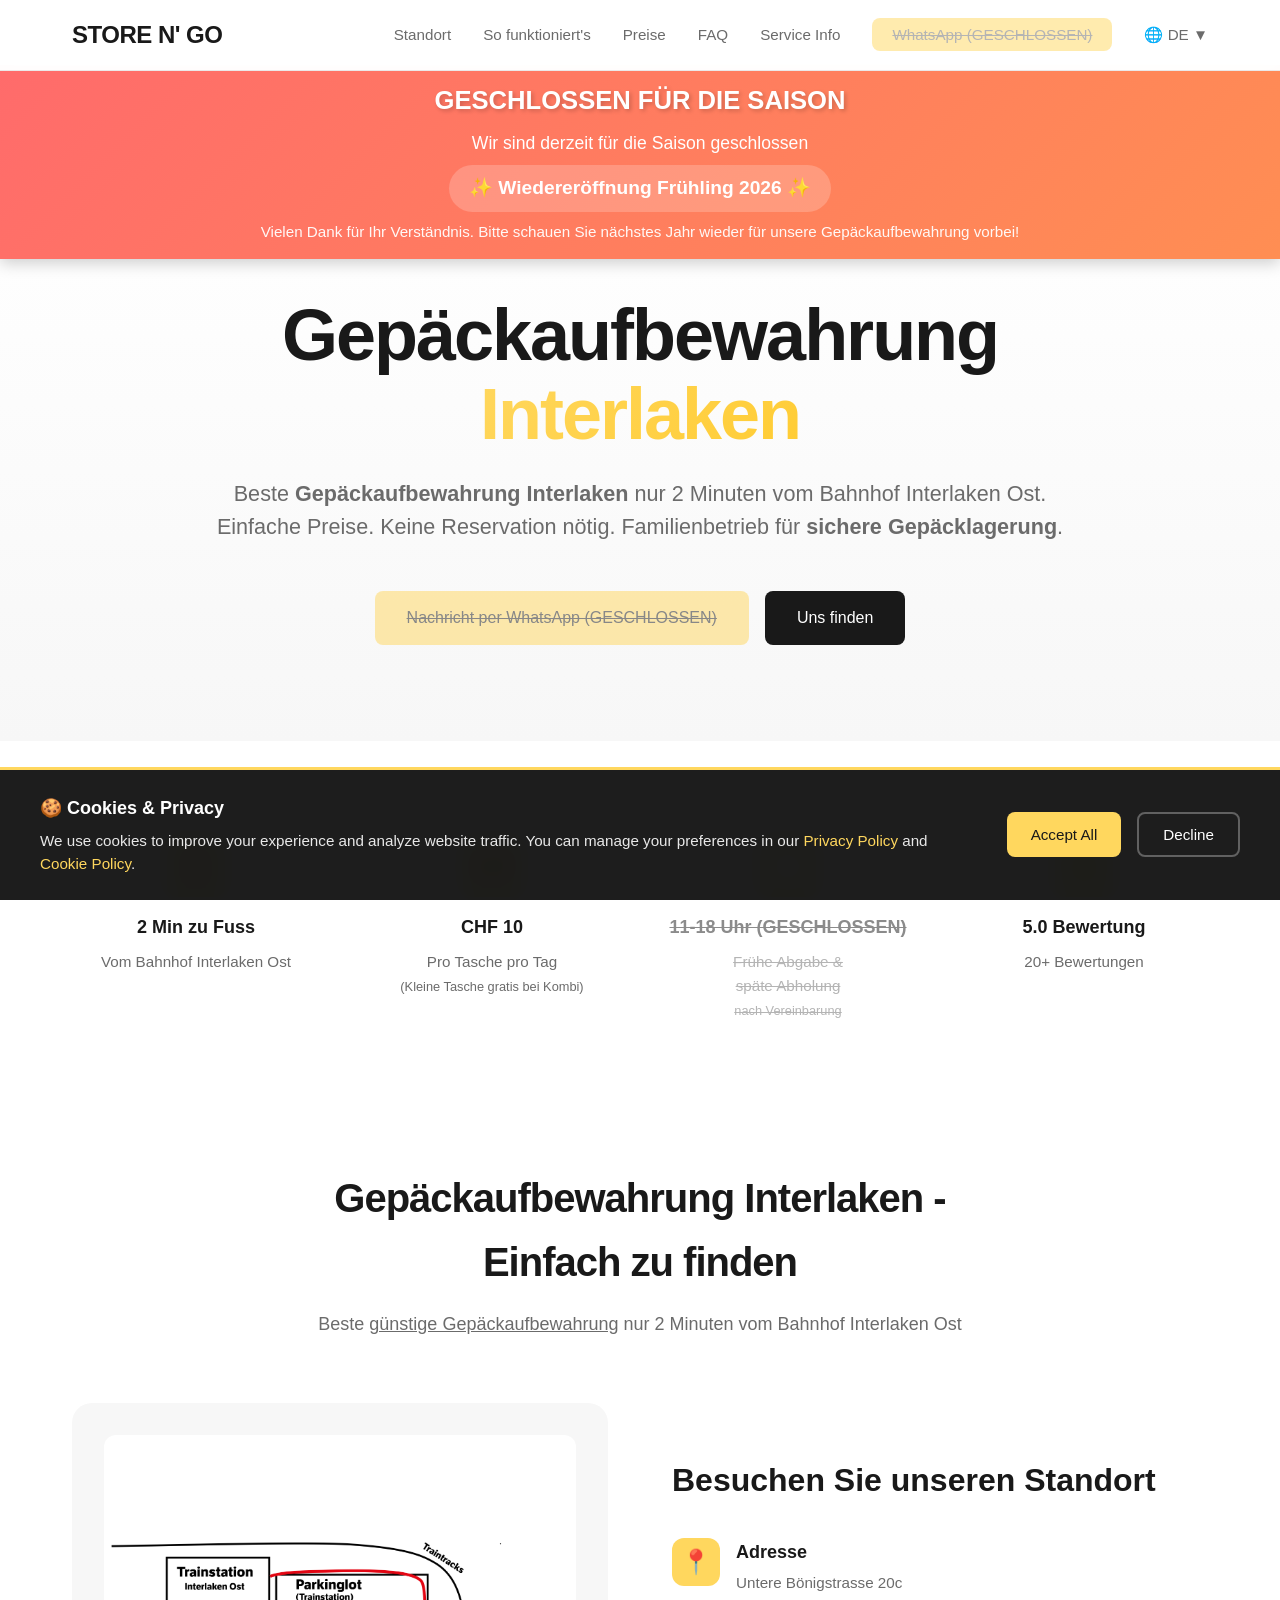
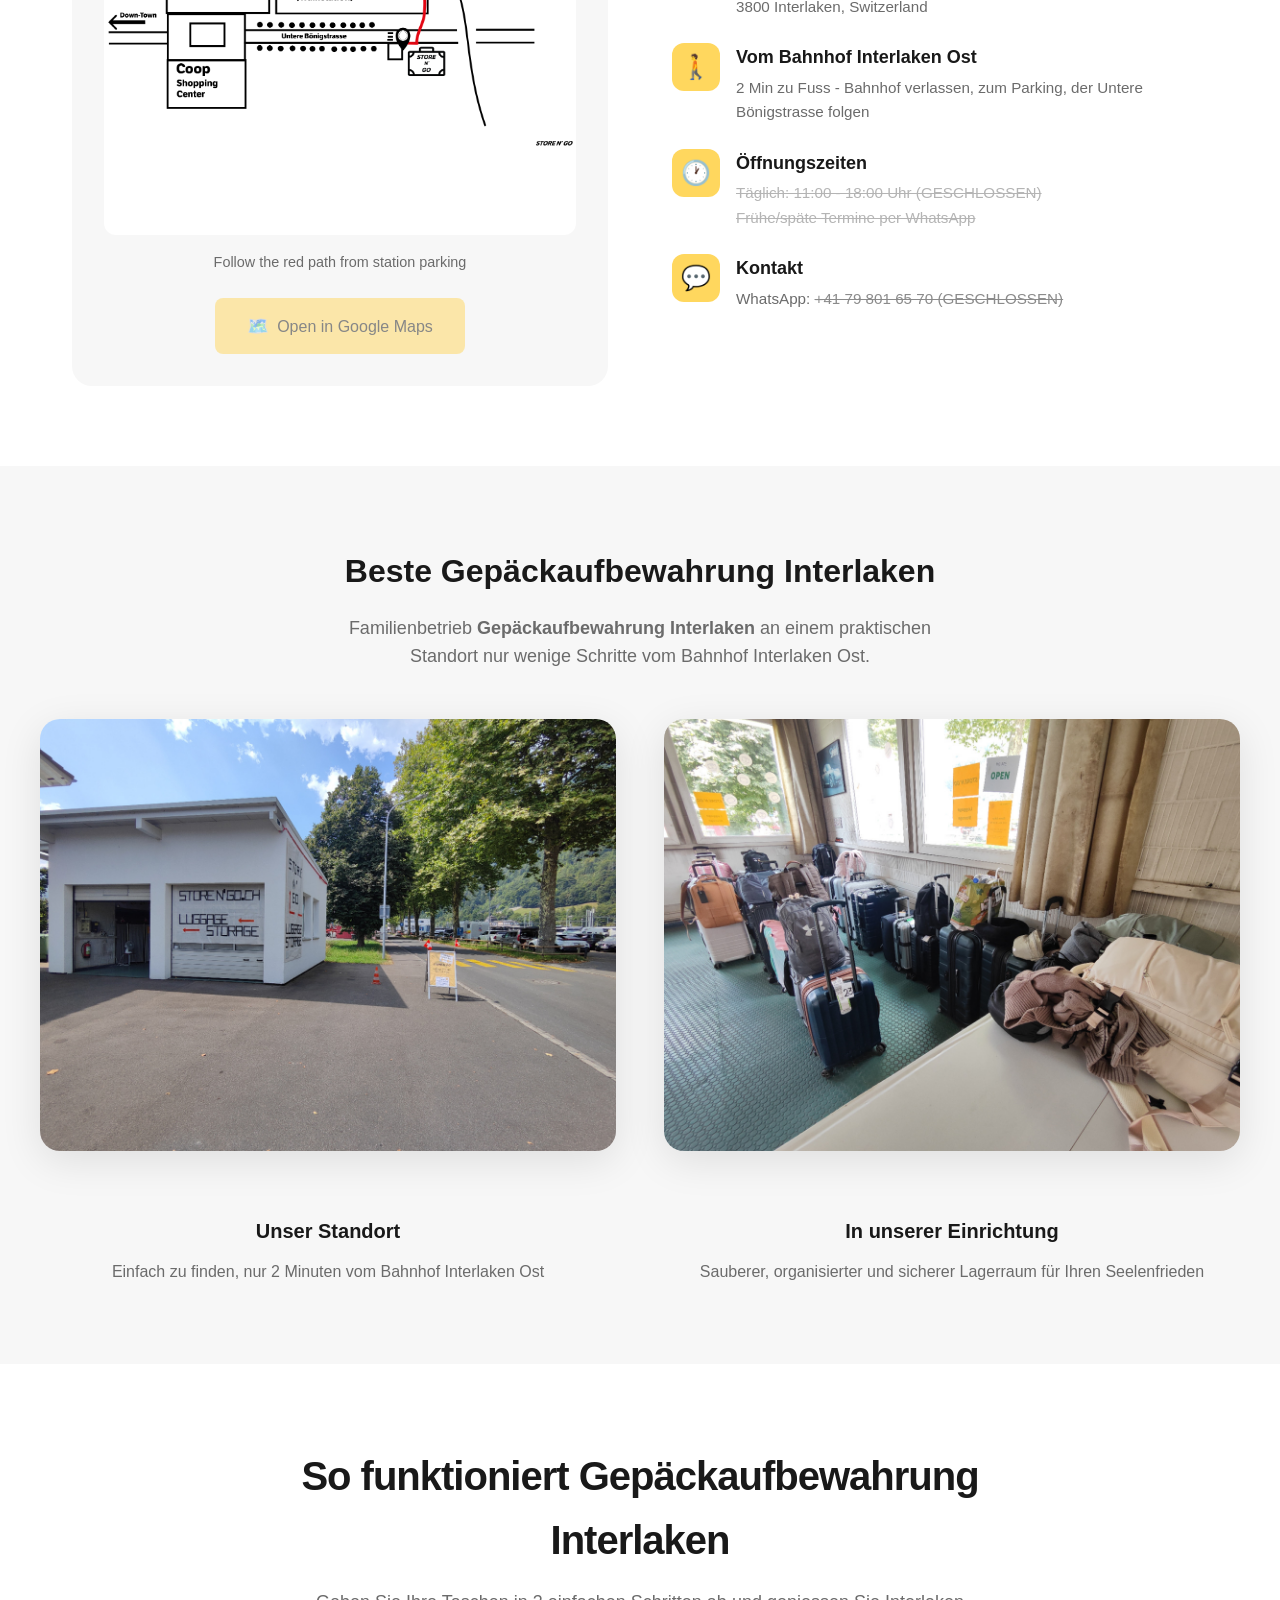
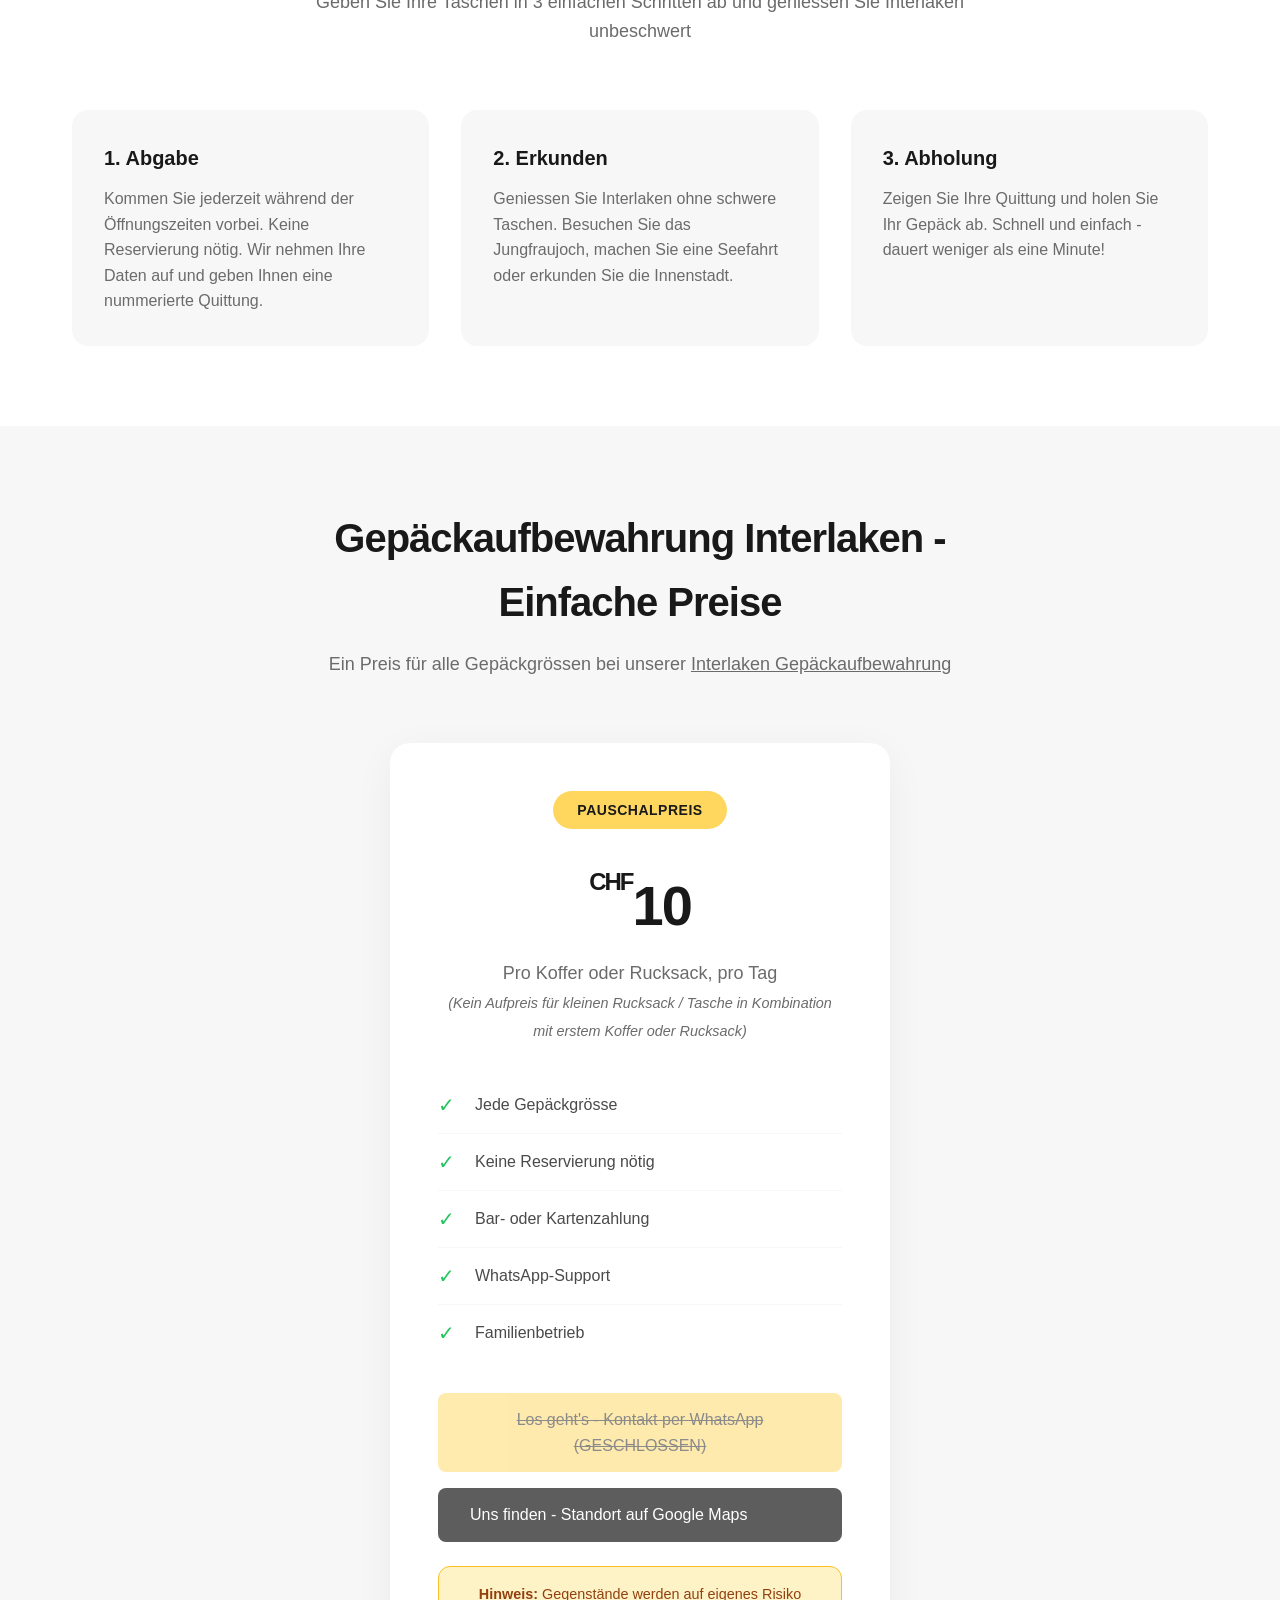
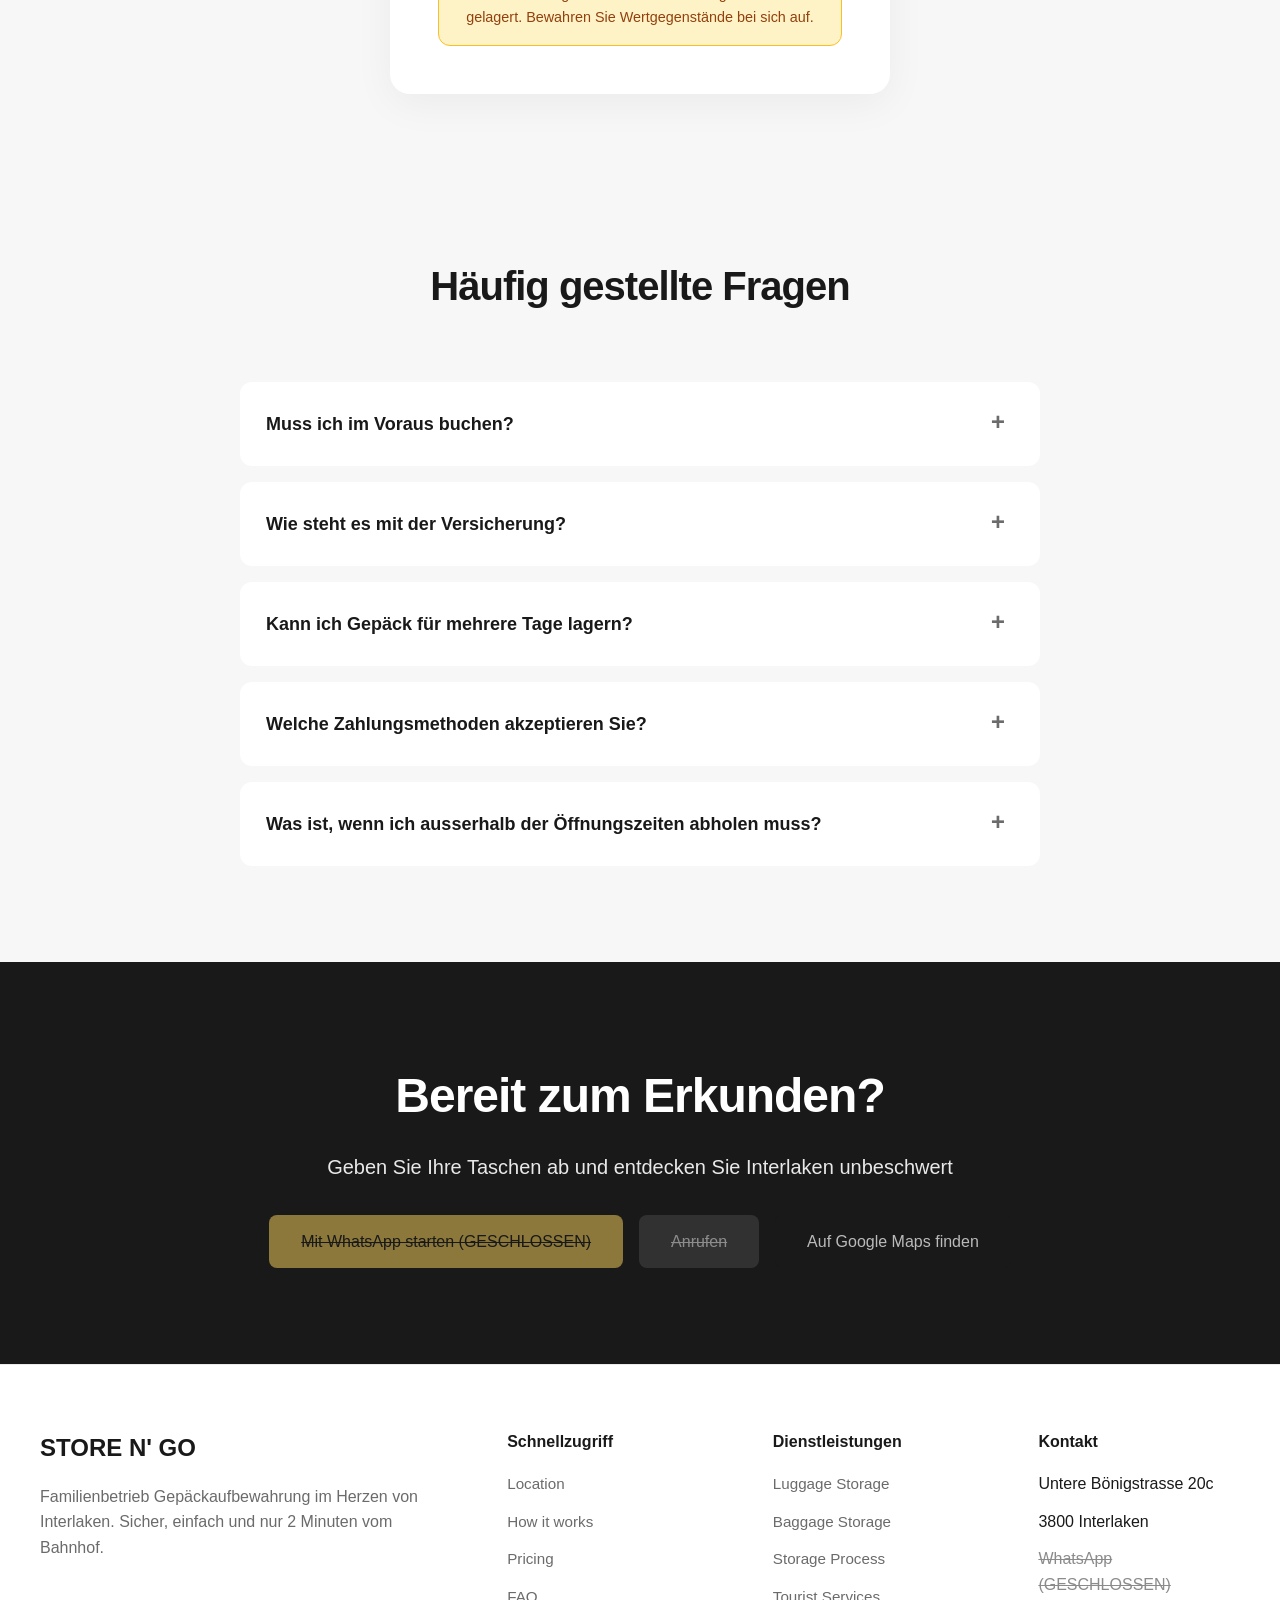
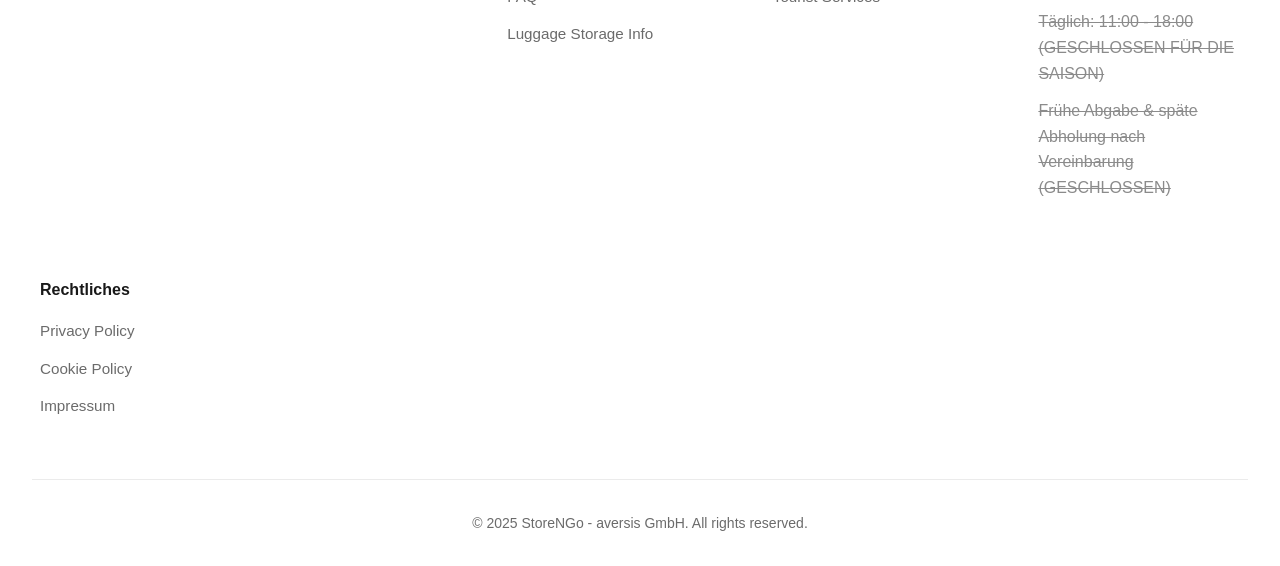
==== commit 30df2f80: "Remove ski emojis from all closure banners - Removed 🎿 ski icons from all banner headers - Updated a" ====
--- a/de/index.html
+++ b/de/index.html
@@ -1291,7 +1291,7 @@
     <!-- Season Closed Alert Banner -->
     <div style="background: linear-gradient(135deg, #ff6b6b 0%, #ff8e53 100%); color: white; padding: 15px; text-align: center; position: fixed; top: 65px; z-index: 999; box-shadow: 0 4px 15px rgba(0,0,0,0.2); font-family: -apple-system, BlinkMacSystemFont, 'Segoe UI', Roboto, 'Helvetica Neue', Arial, sans-serif; width: 100%; left: 0;">
         <div style="max-width: 1200px; margin: 0 auto;">
-            <h2 style="margin: 0 0 8px 0; font-size: 1.6rem; font-weight: 700; text-shadow: 2px 2px 4px rgba(0,0,0,0.2);">🎿 GESCHLOSSEN FÜR DIE SAISON 🎿</h2>
+            <h2 style="margin: 0 0 8px 0; font-size: 1.6rem; font-weight: 700; text-shadow: 2px 2px 4px rgba(0,0,0,0.2);">GESCHLOSSEN FÜR DIE SAISON</h2>
             <p style="margin: 0; font-size: 1.1rem; font-weight: 500;">Wir sind derzeit für die Saison geschlossen</p>
             <p style="margin: 8px 0 0 0; font-size: 1.2rem; font-weight: 600; background: rgba(255,255,255,0.2); display: inline-block; padding: 8px 20px; border-radius: 30px;">✨ Wiedereröffnung Frühling 2026 ✨</p>
             <p style="margin: 8px 0 0 0; font-size: 0.95rem; opacity: 0.95;">Vielen Dank für Ihr Verständnis. Bitte schauen Sie nächstes Jahr wieder für unsere Gepäckaufbewahrung vorbei!</p>
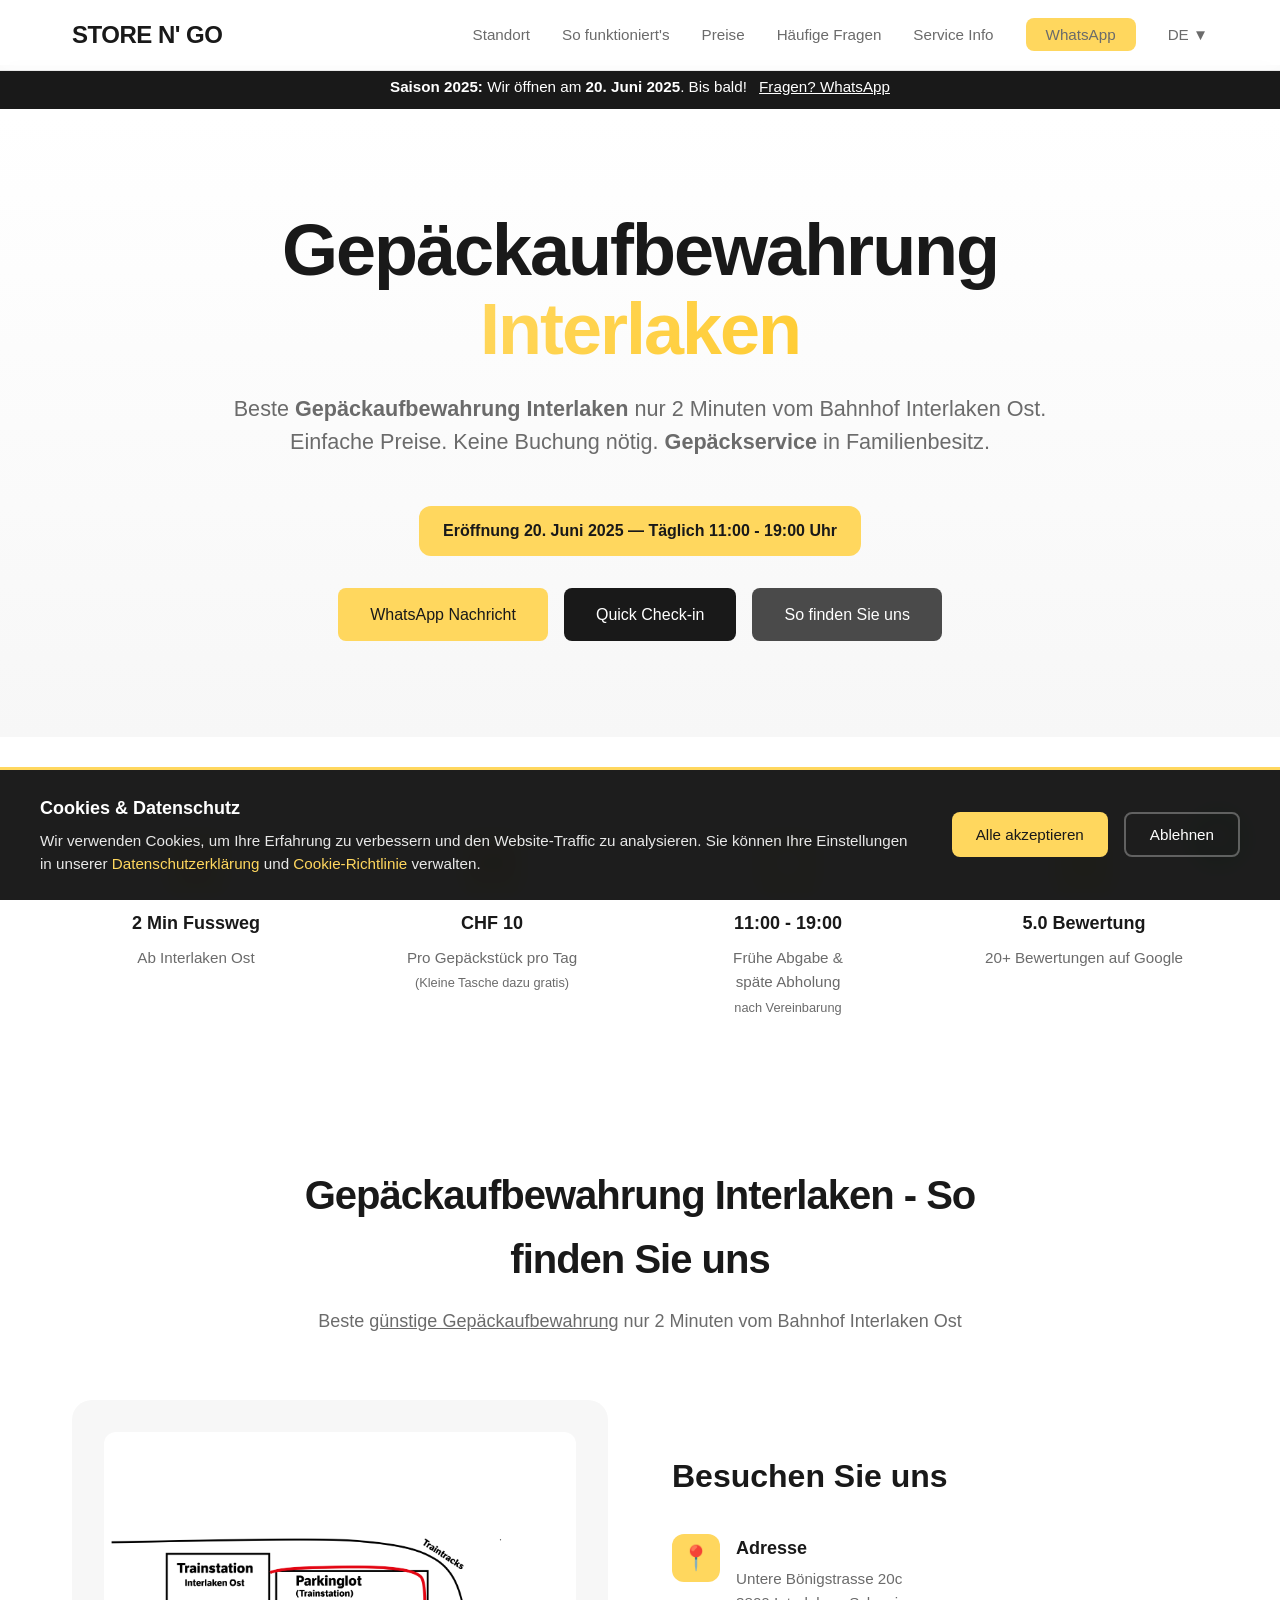
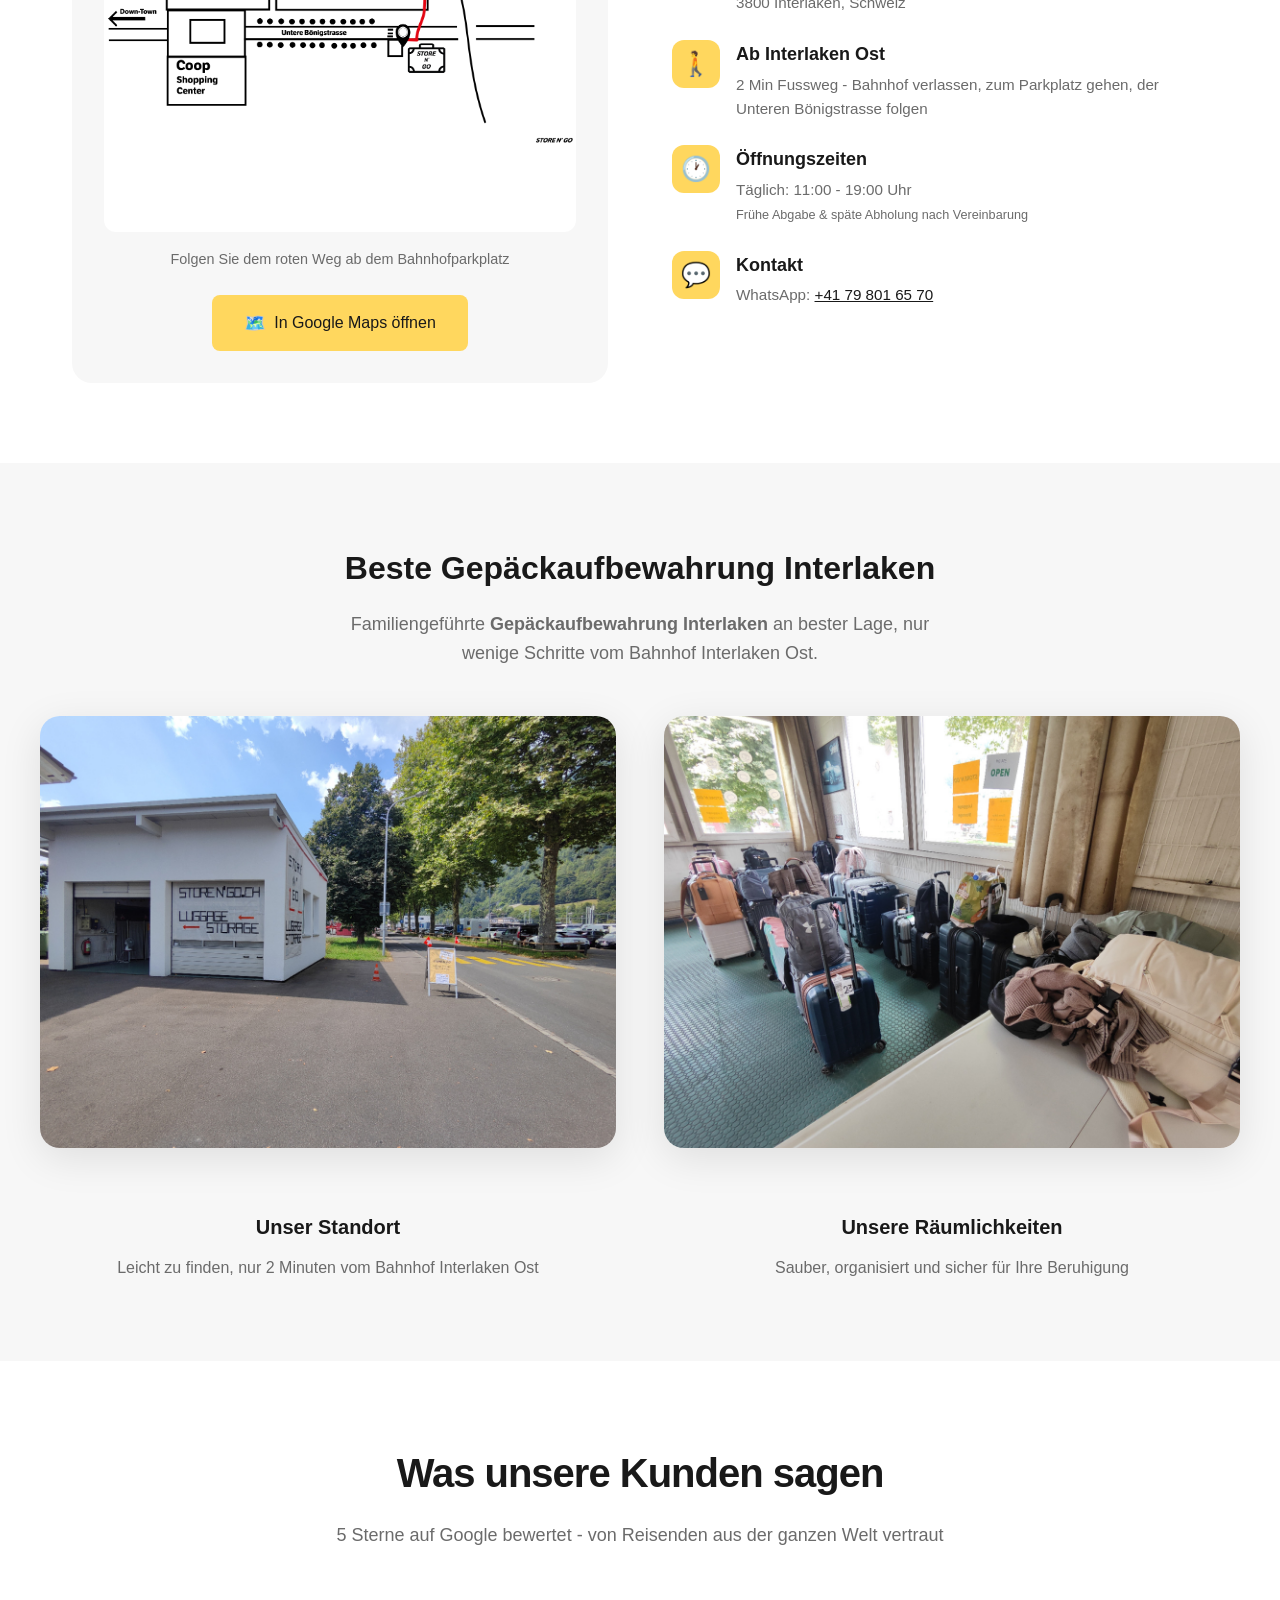
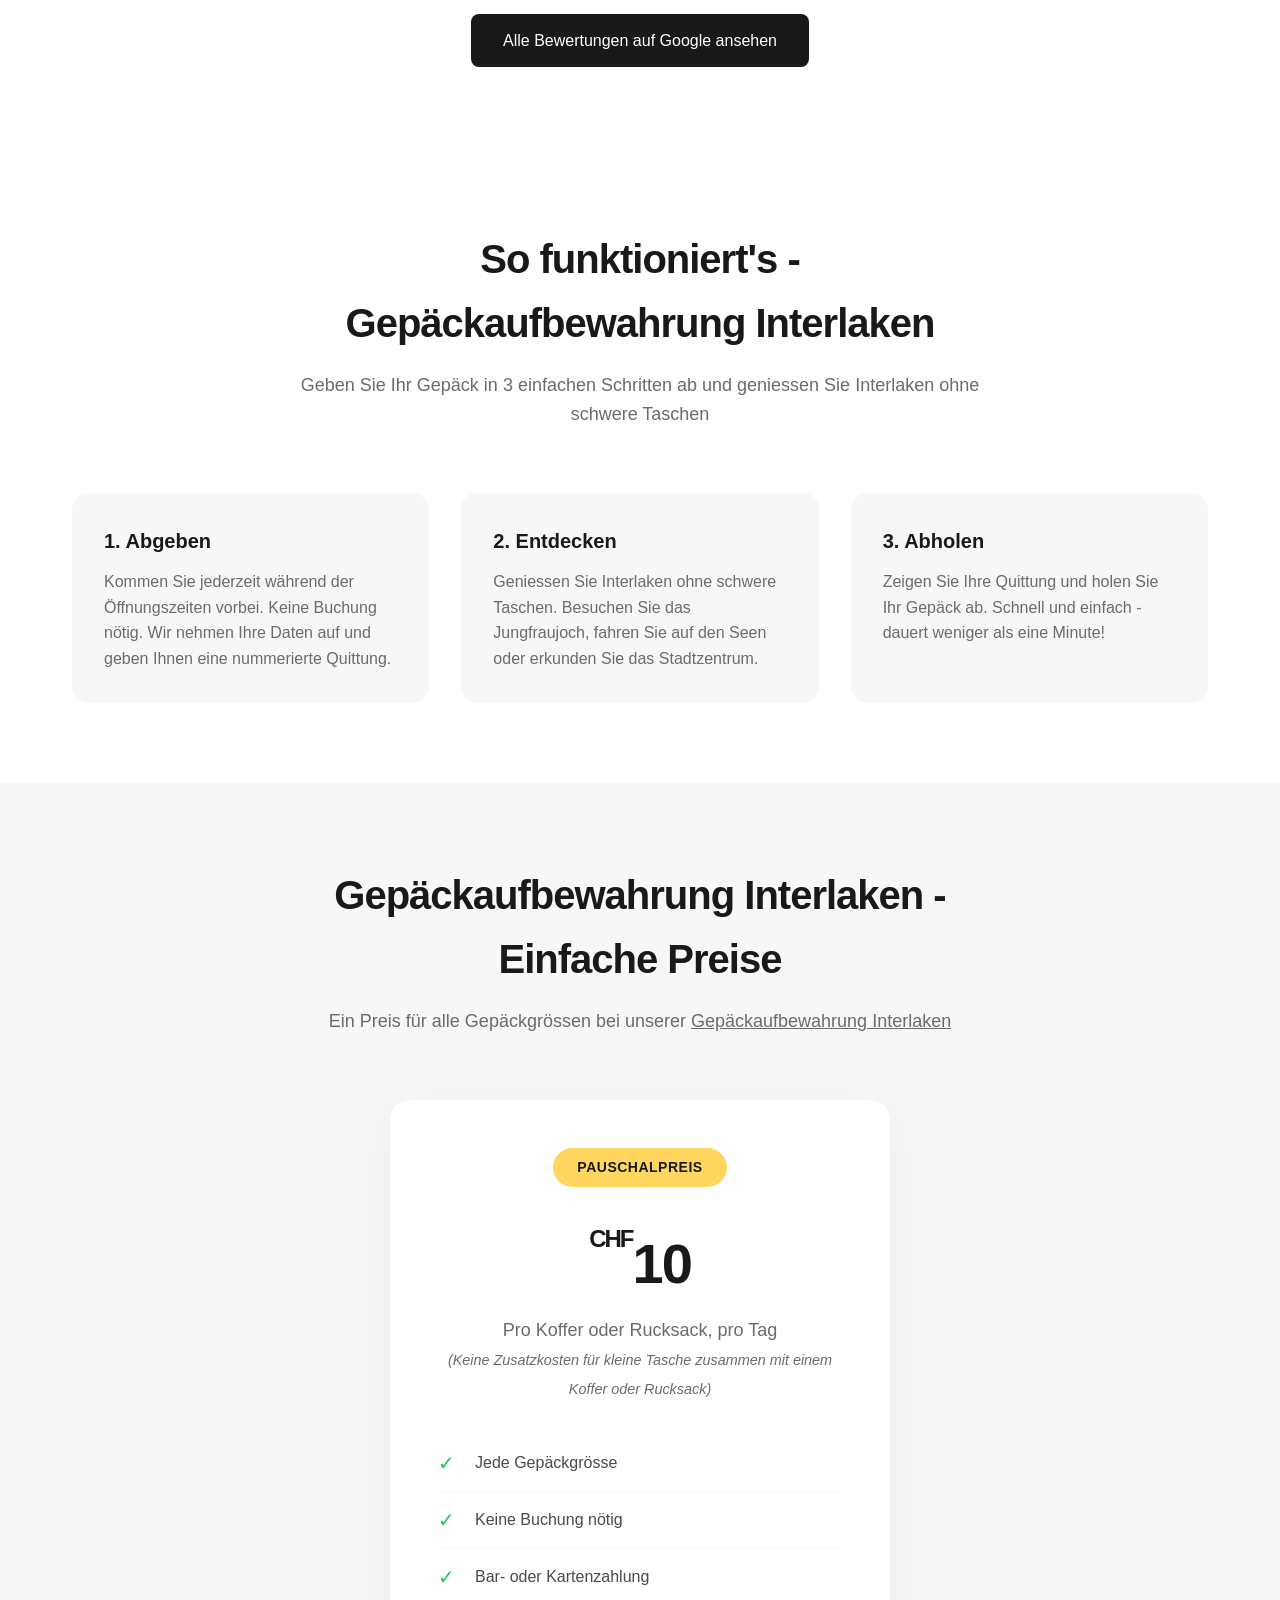
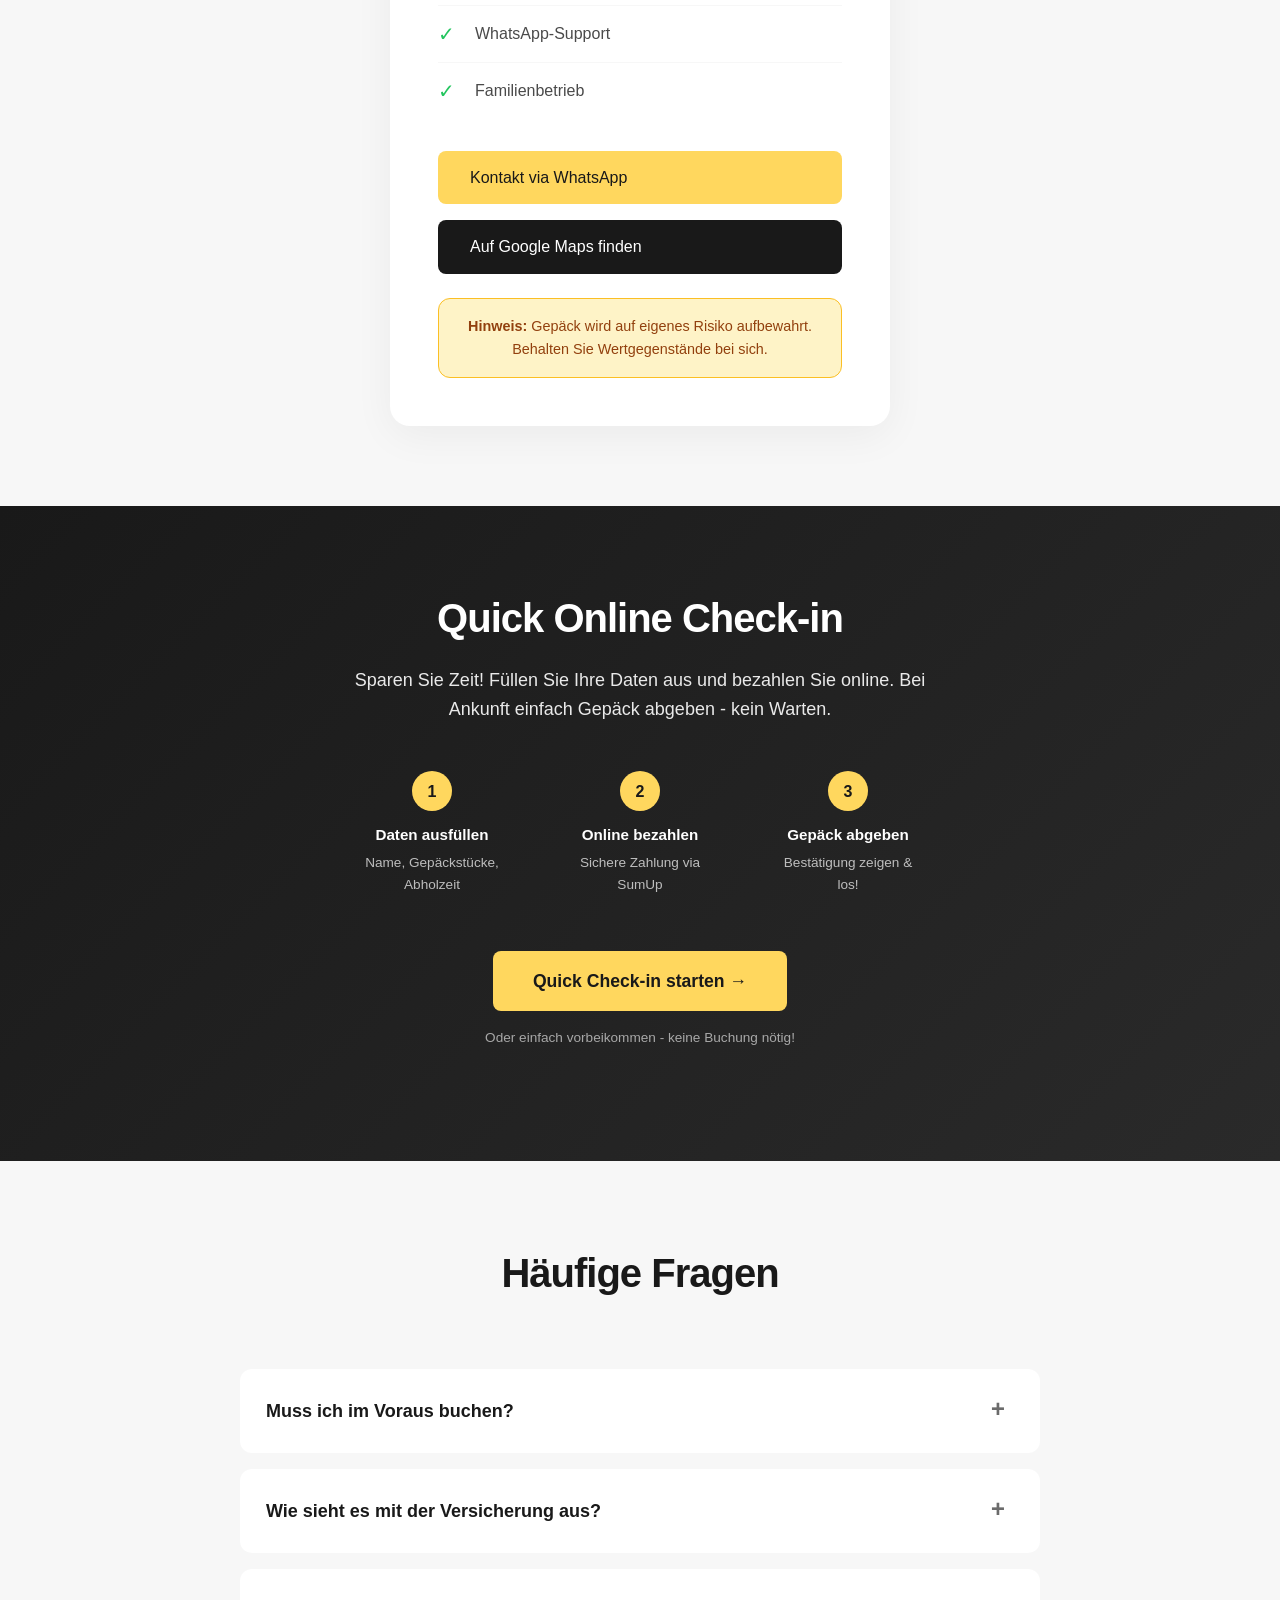
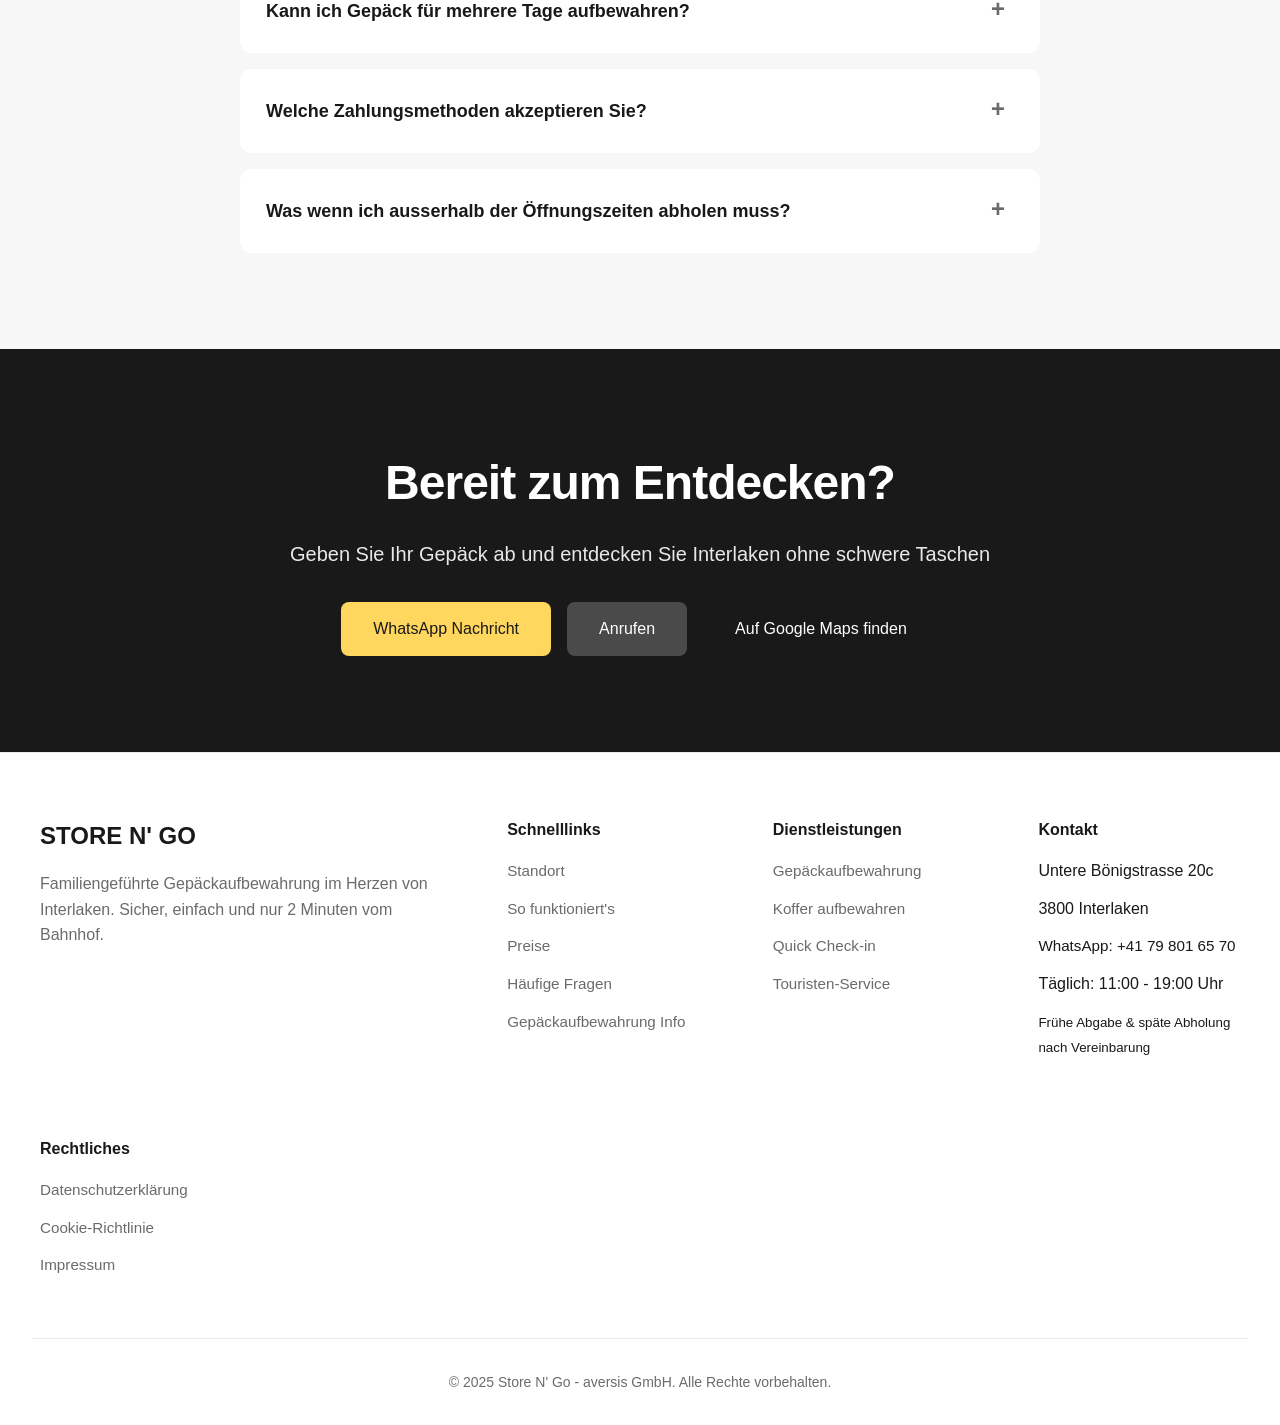
==== commit b70091fb: "feat: season 2025 update - complete website overhaul - Remove all "Closed for Season" banners and di" ====
--- a/de/index.html
+++ b/de/index.html
@@ -1,53 +1,73 @@
 <!DOCTYPE html>
-<html lang="en">
+<html lang="de">
 <head>
     <meta charset="UTF-8">
     <meta name="viewport" content="width=device-width, initial-scale=1.0, maximum-scale=5.0">
     <meta name="mobile-web-app-capable" content="yes">
     <meta name="apple-mobile-web-app-capable" content="yes">
-    <title>Gepäckaufbewahrung Interlaken | StoreNGo - Ab CHF 10 Kleine Taschen Gratis | 2 Min vom Bahnhof</title>
-    <meta name="description" content="Beste Gepäckaufbewahrung Interlaken! CHF 10 pro Koffer/Rucksack + kleine Taschen gratis. Nur 2 Minuten vom Bahnhof Interlaken Ost. Familienunternehmen, sicher, keine Reservation nötig. Täglich 11-18 Uhr.">
-    <meta name="keywords" content="luggage storage interlaken, baggage storage interlaken, interlaken luggage storage, luggage storage interlaken ost, bag storage interlaken, interlaken baggage storage, gepäckaufbewahrung interlaken, luggage lockers interlaken, suitcase storage interlaken, tourist luggage service">
-    
+    <title>Gepäckaufbewahrung Interlaken | Store N' Go - Ab CHF 10 Kleine Taschen Gratis | 2 Min vom Bahnhof</title>
+    <meta name="description" content="Gepäckaufbewahrung Interlaken - CHF 10/Gepäckstück. 2 Min vom Bahnhof Interlaken Ost. Keine Buchung nötig. Täglich 11-19 Uhr. 5-Sterne bewertet. Familienbetrieb.">
+    <meta name="keywords" content="gepäckaufbewahrung interlaken, koffer aufbewahren interlaken, schließfächer interlaken, gepäck lagern interlaken, luggage storage interlaken, baggage storage interlaken, interlaken luggage storage, luggage storage interlaken ost, bag storage interlaken, interlaken baggage storage">
+
     <!-- SEO Geographic Meta Tags -->
     <meta name="geo.region" content="CH-BE">
     <meta name="geo.placename" content="Interlaken">
     <meta name="geo.position" content="46.686312;7.863188">
     <meta name="ICBM" content="46.686312, 7.863188">
-    
+
     <!-- Canonical Link -->
-    <link rel="canonical" href="https://store-n-go.com">
-    
+    <link rel="canonical" href="https://store-n-go.com/de/">
+
+    <!-- Hreflang Tags -->
+    <link rel="alternate" hreflang="en" href="https://store-n-go.com/" />
+    <link rel="alternate" hreflang="de" href="https://store-n-go.com/de/" />
+    <link rel="alternate" hreflang="fr" href="https://store-n-go.com/fr/" />
+    <link rel="alternate" hreflang="it" href="https://store-n-go.com/it/" />
+    <link rel="alternate" hreflang="es" href="https://store-n-go.com/es/" />
+    <link rel="alternate" hreflang="x-default" href="https://store-n-go.com/" />
+
     <!-- Google tag (gtag.js) -->
     <script async src="https://www.googletagmanager.com/gtag/js?id=AW-17403698472"></script>
     <script>
         window.dataLayer = window.dataLayer || [];
         function gtag(){dataLayer.push(arguments);}
         gtag('js', new Date());
-        
+
         // Check cookie consent before initializing Google Analytics
         if (localStorage.getItem('cookieConsent') === 'accepted') {
             gtag('config', 'AW-17403698472');
         }
     </script>
-    
+
     <!-- Favicon -->
-    <link rel="icon" type="image/svg+xml" href="data:image/svg+xml,<svg xmlns='http://www.w3.org/2000/svg' viewBox='0 0 100 100'><circle cx='50' cy='50' r='50' fill='%23ffd75e'/><rect x='25' y='35' width='50' height='30' rx='5' fill='none' stroke='%23000' stroke-width='4'/><rect x='40' y='30' width='20' height='10' rx='5' fill='none' stroke='%23000' stroke-width='4'/><circle cx='30' cy='60' r='3' fill='%23000'/><circle cx='70' cy='60' r='3' fill='%23000'/><circle cx='30' cy='40' r='3' fill='%23000'/><circle cx='70' cy='40' r='3' fill='%23000'/></svg>">
-    
+    <link rel="icon" type="image/png" href="/favicon-96x96.png" sizes="96x96" />
+    <link rel="icon" type="image/svg+xml" href="/favicon.svg" />
+    <link rel="shortcut icon" href="/favicon.ico" />
+    <link rel="apple-touch-icon" sizes="180x180" href="/apple-touch-icon.png" />
+    <meta name="apple-mobile-web-app-title" content="Store N' Go" />
+    <link rel="manifest" href="/site.webmanifest" />
+
     <!-- Open Graph Meta Tags -->
-    <meta property="og:title" content="Luggage Storage Interlaken | StoreNGo - Best Bag Storage | From CHF 10 Small Bags Free">
-    <meta property="og:description" content="Best luggage storage Interlaken just 2 minutes from Interlaken Ost station. CHF 10 per item + small bags free. Safe luggage storage Interlaken service.">
-    <meta property="og:url" content="https://storengo.ch">
+    <meta property="og:title" content="Gepäckaufbewahrung Interlaken | Store N' Go - Ab CHF 10 Kleine Taschen Gratis">
+    <meta property="og:description" content="Gepäckaufbewahrung Interlaken nur 2 Min vom Bahnhof Interlaken Ost. CHF 10 pro Gepäckstück + kleine Taschen gratis. 5-Sterne bewerteter Familienbetrieb.">
+    <meta property="og:url" content="https://store-n-go.com/de/">
     <meta property="og:type" content="website">
-    <meta property="og:image" content="https://storengo.ch/store-building.jpg">
-    
+    <meta property="og:image" content="https://store-n-go.com/store-building.jpg">
+    <meta property="og:locale" content="de_DE">
+
+    <!-- Twitter Card -->
+    <meta name="twitter:card" content="summary_large_image">
+    <meta name="twitter:title" content="Gepäckaufbewahrung Interlaken | Store N' Go">
+    <meta name="twitter:description" content="CHF 10/Gepäckstück. 2 Min vom Bahnhof Interlaken Ost. Keine Buchung nötig. Täglich 11-19 Uhr.">
+    <meta name="twitter:image" content="https://store-n-go.com/store-building.jpg">
+
     <!-- Schema.org Structured Data -->
     <script type="application/ld+json">
     {
         "@context": "https://schema.org",
         "@type": "LocalBusiness",
-        "name": "StoreNGo Luggage Storage Interlaken",
-        "url": "https://storengo.ch",
+        "name": "Store N' Go - Gepäckaufbewahrung Interlaken",
+        "url": "https://store-n-go.com",
         "telephone": "+41798016570",
         "priceRange": "CHF 10",
         "currenciesAccepted": "CHF",
@@ -69,21 +89,24 @@
             "@type": "OpeningHoursSpecification",
             "dayOfWeek": ["Monday", "Tuesday", "Wednesday", "Thursday", "Friday", "Saturday", "Sunday"],
             "opens": "11:00",
-            "closes": "18:00"
+            "closes": "19:00"
         }],
         "aggregateRating": {
             "@type": "AggregateRating",
             "ratingValue": "5.0",
-            "reviewCount": "15"
+            "reviewCount": "20"
         },
-        "description": "Safe luggage storage just 2 minutes from Interlaken Ost station. CHF 10 per bag. Early drop-off and late pickup possible via WhatsApp arrangement.",
-        "image": "https://storengo.ch/store-building.jpg",
+        "description": "Sichere Gepäckaufbewahrung nur 2 Minuten vom Bahnhof Interlaken Ost. CHF 10 pro Gepäckstück. Frühe Abgabe und späte Abholung nach Vereinbarung möglich.",
+        "image": "https://store-n-go.com/store-building.jpg",
         "sameAs": [
             "https://wa.me/41798016570",
+            "https://storengo.ch",
             "https://luggage-storage.ch",
-            "https://interlaken-luggage.ch", 
-            "https://luggage-storage-interlaken.ch"
+            "https://interlaken-luggage.ch",
+            "https://luggage-storage-interlaken.ch",
+            "https://interlaken-storage.ch"
         ],
+        "availableLanguage": ["en", "de", "fr", "it", "es"],
         "serviceArea": {
             "@type": "GeoCircle",
             "geoMidpoint": {
@@ -95,13 +118,13 @@
         },
         "hasOfferCatalog": {
             "@type": "OfferCatalog",
-            "name": "Luggage Storage Services",
+            "name": "Gepäckaufbewahrung",
             "itemListElement": [{
                 "@type": "Offer",
                 "itemOffered": {
                     "@type": "Service",
-                    "name": "Luggage Storage",
-                    "description": "Secure daily luggage storage service"
+                    "name": "Gepäckaufbewahrung",
+                    "description": "Sichere tägliche Gepäckaufbewahrung"
                 },
                 "price": "10",
                 "priceCurrency": "CHF",
@@ -110,1205 +133,99 @@
         }
     }
     </script>
-    
+
     <!-- Additional Tourism Schema -->
     <script type="application/ld+json">
     {
         "@context": "https://schema.org",
-        "@type": "TouristInformationCenter", 
-        "name": "Store N Go Luggage Storage Interlaken",
-        "alternateName": ["StoreNGo", "Store'N'Go", "Luggage Storage Interlaken"],
-        "url": "https://storengo.ch",
+        "@type": "TouristInformationCenter",
+        "name": "Store N' Go Gepäckaufbewahrung Interlaken",
+        "alternateName": ["StoreNGo", "Store'N'Go", "Store-N-Go", "Luggage Storage Interlaken", "Gepäckaufbewahrung Interlaken"],
+        "url": "https://store-n-go.com",
         "sameAs": [
+            "https://storengo.ch",
             "https://luggage-storage.ch",
-            "https://interlaken-luggage.ch", 
+            "https://interlaken-luggage.ch",
             "https://luggage-storage-interlaken.ch",
+            "https://interlaken-storage.ch",
             "https://wa.me/41798016570"
         ],
         "serves": {
             "@type": "City",
             "name": "Interlaken",
             "containedInPlace": {
-                "@type": "Country", 
+                "@type": "Country",
                 "name": "Switzerland"
             }
         },
-        "keywords": "luggage storage, baggage storage, tourist services, Interlaken"
+        "keywords": "gepäckaufbewahrung, koffer aufbewahren, gepäck lagern, tourismus, Interlaken"
     }
     </script>
-    
-    <style>
-        * {
-            margin: 0;
-            padding: 0;
-            box-sizing: border-box;
-        }
-        
-        :root {
-            --yellow: #ffd75e;
-            --yellow-hover: #ffcc33;
-            --dark: #191919;
-            --gray-dark: #4a4a4a;
-            --gray: #6b6b6b;
-            --gray-light: #f7f7f7;
-            --white: #ffffff;
-            --border-light: #f0f0f0;
-            --max-width: 1200px;
-        }
-        
-        body {
-            font-family: -apple-system, BlinkMacSystemFont, "Segoe UI", Roboto, "Helvetica Neue", Arial, sans-serif;
-            color: var(--dark);
-            line-height: 1.6;
-            overflow-x: hidden;
-            -webkit-text-size-adjust: 100%;
-            -ms-text-size-adjust: 100%;
-        }
-        
-        /* Cookie Banner Styles */
-        .cookie-banner {
-            position: fixed;
-            bottom: 0;
-            left: 0;
-            right: 0;
-            background: rgba(25, 25, 25, 0.98);
-            backdrop-filter: blur(10px);
-            color: white;
-            padding: 1.5rem 2rem;
-            z-index: 10000;
-            transform: translateY(100%);
-            transition: transform 0.3s ease-in-out;
-            border-top: 3px solid var(--yellow);
-        }
-        
-        .cookie-banner.show {
-            transform: translateY(0);
-        }
-        
-        .cookie-banner-content {
-            max-width: var(--max-width);
-            margin: 0 auto;
-            display: flex;
-            align-items: center;
-            justify-content: space-between;
-            gap: 2rem;
-        }
-        
-        .cookie-banner-text {
-            flex: 1;
-        }
-        
-        .cookie-banner-text h4 {
-            font-size: 1.125rem;
-            margin-bottom: 0.5rem;
-            font-weight: 600;
-        }
-        
-        .cookie-banner-text p {
-            font-size: 0.95rem;
-            color: rgba(255, 255, 255, 0.9);
-            line-height: 1.5;
-        }
-        
-        .cookie-banner-text a {
-            color: var(--yellow);
-            text-decoration: none;
-        }
-        
-        .cookie-banner-text a:hover {
-            text-decoration: underline;
-        }
-        
-        .cookie-banner-buttons {
-            display: flex;
-            gap: 1rem;
-            flex-shrink: 0;
-        }
-        
-        .cookie-btn {
-            padding: 0.75rem 1.5rem;
-            border: none;
-            border-radius: 8px;
-            font-weight: 500;
-            cursor: pointer;
-            transition: all 0.2s;
-            font-size: 0.95rem;
-            white-space: nowrap;
-        }
-        
-        .cookie-btn-accept {
-            background: var(--yellow);
-            color: var(--dark);
-        }
-        
-        .cookie-btn-accept:hover {
-            background: var(--yellow-hover);
-            transform: translateY(-1px);
-        }
-        
-        .cookie-btn-decline {
-            background: transparent;
-            color: white;
-            border: 2px solid rgba(255, 255, 255, 0.3);
-        }
-        
-        .cookie-btn-decline:hover {
-            background: rgba(255, 255, 255, 0.1);
-            border-color: rgba(255, 255, 255, 0.5);
-        }
-        
-        @media (max-width: 768px) {
-            .cookie-banner {
-                padding: 1.25rem 1rem;
+
+    <!-- FAQ Schema -->
+    <script type="application/ld+json">
+    {
+        "@context": "https://schema.org",
+        "@type": "FAQPage",
+        "mainEntity": [
+            {
+                "@type": "Question",
+                "name": "Muss ich für die Gepäckaufbewahrung in Interlaken im Voraus buchen?",
+                "acceptedAnswer": {
+                    "@type": "Answer",
+                    "text": "Keine Buchung nötig! Kommen Sie einfach während unserer Öffnungszeiten vorbei (täglich 11-19 Uhr). Wir haben immer Platz. Sie können auch unser Quick Check-in online nutzen, um Zeit zu sparen."
+                }
+            },
+            {
+                "@type": "Question",
+                "name": "Was kostet die Gepäckaufbewahrung in Interlaken?",
+                "acceptedAnswer": {
+                    "@type": "Answer",
+                    "text": "CHF 10 pro Koffer oder Rucksack pro Tag. Kleine Taschen zusammen mit einem grösseren Gepäckstück sind gratis."
+                }
+            },
+            {
+                "@type": "Question",
+                "name": "Kann ich Gepäck für mehrere Tage aufbewahren?",
+                "acceptedAnswer": {
+                    "@type": "Answer",
+                    "text": "Ja! Der Preis beträgt CHF 10 pro Tag pro Gepäckstück. Für längere Aufenthalte kontaktieren Sie uns bitte via WhatsApp."
+                }
+            },
+            {
+                "@type": "Question",
+                "name": "Welche Zahlungsmethoden akzeptieren Sie?",
+                "acceptedAnswer": {
+                    "@type": "Answer",
+                    "text": "Wir akzeptieren Bargeld (CHF) und gängige Kredit-/Debitkarten. Sie können auch online über unser Quick Check-in bezahlen."
+                }
+            },
+            {
+                "@type": "Question",
+                "name": "Was wenn ich mein Gepäck ausserhalb der Öffnungszeiten abholen muss?",
+                "acceptedAnswer": {
+                    "@type": "Answer",
+                    "text": "Wir können eine frühe Abgabe oder späte Abholung nach Vereinbarung arrangieren. Schreiben Sie uns via WhatsApp unter +41 79 801 65 70."
+                }
             }
-            
-            .cookie-banner-content {
-                flex-direction: column;
-                text-align: center;
-                gap: 1.5rem;
-            }
-            
-            .cookie-banner-buttons {
-                width: 100%;
-                justify-content: center;
-                flex-wrap: wrap;
-            }
-            
-            .cookie-btn {
-                flex: 1;
-                min-width: 120px;
-            }
-        }
-        
-        /* Navigation */
-        nav {
-            position: fixed;
-            top: 0;
-            width: 100%;
-            background: rgba(255, 255, 255, 0.98);
-            backdrop-filter: blur(10px);
-            z-index: 1000;
-            border-bottom: 1px solid rgba(0, 0, 0, 0.08);
-        }
-        
-        .nav-container {
-            max-width: var(--max-width);
-            margin: 0 auto;
-            padding: 1rem 2rem;
-            display: flex;
-            justify-content: space-between;
-            align-items: center;
-        }
-        
-        .logo {
-            font-size: 1.5rem;
-            font-weight: 700;
-            letter-spacing: -0.5px;
-            color: var(--dark);
-            text-decoration: none;
-            transition: color 0.2s;
-        }
-        
-        .logo:hover {
-            color: var(--gray-dark);
-        }
-        
-        .nav-links {
-            display: flex;
-            gap: 2rem;
-            list-style: none;
-            align-items: center;
-        }
-        
-        .nav-links a {
-            color: var(--gray);
-            text-decoration: none;
-            font-size: 0.95rem;
-            transition: color 0.2s;
-        }
-        
-        .nav-links a:hover {
-            color: var(--dark);
-        }
-        
-        .nav-cta {
-            background: var(--yellow);
-            color: var(--dark);
-            padding: 0.5rem 1.25rem;
-            border-radius: 8px;
-            text-decoration: none;
-            font-weight: 500;
-            transition: all 0.2s;
-            font-size: 0.95rem;
-        }
-        
-        .nav-cta:hover {
-            background: var(--yellow-hover);
-            transform: translateY(-1px);
-        }
-        
-        /* Language Switcher */
-        .language-switcher {
-            position: relative;
-            display: inline-block;
-        }
-        
-        .lang-toggle {
-            color: var(--dark);
-            text-decoration: none;
-            font-size: 0.9rem;
-            cursor: pointer;
-        }
-        
-        .lang-dropdown {
-            display: none;
-            position: absolute;
-            top: 100%;
-            right: 0;
-            background: white;
-            border: 1px solid #ddd;
-            border-radius: 8px;
-            box-shadow: 0 4px 6px rgba(0,0,0,0.1);
-            min-width: 150px;
-            z-index: 1000;
-        }
-        
-        .language-switcher:hover .lang-dropdown {
-            display: block;
-        }
-        
-        .lang-option {
-            display: block;
-            padding: 8px 12px;
-            color: var(--dark);
-            text-decoration: none;
-            font-size: 0.9rem;
-            transition: background-color 0.2s;
-        }
-        
-        .lang-option:hover {
-            background-color: var(--gray-light);
-        }
-        
-        .lang-option.active {
-            background-color: var(--yellow);
-            font-weight: 500;
-        }
-        
-        /* Hero Section */
-        .hero {
-            margin-top: 80px;
-            padding: 6rem 2rem;
-            text-align: center;
-            background: linear-gradient(to bottom, var(--white) 0%, var(--gray-light) 100%);
-        }
-        
-        .hero-content {
-            max-width: 900px;
-            margin: 0 auto;
-        }
-        
-        .hero h1 {
-            font-size: clamp(2.5rem, 6vw, 4.5rem);
-            font-weight: 700;
-            line-height: 1.1;
-            margin-bottom: 1.5rem;
-            letter-spacing: -2px;
-        }
-        
-        .hero h1 span {
-            background: linear-gradient(135deg, var(--yellow) 0%, var(--yellow-hover) 100%);
-            -webkit-background-clip: text;
-            -webkit-text-fill-color: transparent;
-            background-clip: text;
-        }
-        
-        .hero-subtitle {
-            font-size: 1.35rem;
-            color: var(--gray);
-            margin-bottom: 3rem;
-            font-weight: 400;
-            line-height: 1.5;
-        }
-        
-        .hero-buttons {
-            display: flex;
-            gap: 1rem;
-            justify-content: center;
-            flex-wrap: wrap;
-        }
-        
-        .btn {
-            padding: 0.875rem 2rem;
-            border-radius: 8px;
-            text-decoration: none;
-            font-weight: 500;
-            transition: all 0.2s;
-            display: inline-flex;
-            align-items: center;
-            gap: 0.5rem;
-            font-size: 1rem;
-        }
-        
-        .btn-primary {
-            background: var(--yellow);
-            color: var(--dark);
-        }
-        
-        .btn-primary:hover {
-            background: var(--yellow-hover);
-            transform: translateY(-2px);
-        }
-        
-        .btn-secondary {
-            background: var(--dark);
-            color: var(--white);
-        }
-        
-        .btn-secondary:hover {
-            background: var(--gray-dark);
-            transform: translateY(-2px);
-        }
-        
-        /* Features Grid */
-        .features {
-            padding: 4rem 2rem;
-            max-width: var(--max-width);
-            margin: 0 auto;
-        }
-        
-        .features-grid {
-            display: grid;
-            grid-template-columns: repeat(4, 1fr);
-            gap: 3rem;
-            margin-top: 2rem;
-        }
-        
-        .feature {
-            text-align: center;
-        }
-        
-        .feature-icon {
-            width: 60px;
-            height: 60px;
-            margin: 0 auto 1rem;
-            background: var(--yellow);
-            border-radius: 12px;
-            display: flex;
-            align-items: center;
-            justify-content: center;
-            font-size: 1.5rem;
-            color: var(--dark);
-        }
-        
-        .feature-icon span {
-            display: flex;
-            align-items: center;
-            justify-content: center;
-        }
-        
-        @media (max-width: 768px) {
-            .feature-icon {
-                width: 80px;
-                height: 80px;
-                font-size: 2rem;
-            }
-        }
-        
-        .feature h3 {
-            font-size: 1.125rem;
-            margin-bottom: 0.5rem;
-            font-weight: 600;
-        }
-        
-        .feature p {
-            color: var(--gray);
-            font-size: 0.95rem;
-        }
-        
-        /* Main Content Section */
-        .content-section {
-            padding: 5rem 2rem;
-            max-width: var(--max-width);
-            margin: 0 auto;
-        }
-        
-        .section-header {
-            max-width: 700px;
-            margin: 0 auto 4rem;
-            text-align: center;
-        }
-        
-        .section-header h2 {
-            font-size: 2.5rem;
-            font-weight: 700;
-            margin-bottom: 1rem;
-            letter-spacing: -1px;
-        }
-        
-        .section-header p {
-            font-size: 1.125rem;
-            color: var(--gray);
-            line-height: 1.6;
-        }
-        
-        /* Service Cards */
-        .services-grid {
-            display: grid;
-            grid-template-columns: repeat(3, 1fr);
-            gap: 2rem;
-        }
-        
-        .service-card {
-            background: var(--gray-light);
-            border-radius: 16px;
-            padding: 2rem;
-            transition: all 0.3s;
-            position: relative;
-            overflow: hidden;
-        }
-        
-        .service-card::before {
-            content: '';
-            position: absolute;
-            top: 0;
-            left: 0;
-            right: 0;
-            height: 4px;
-            background: var(--yellow);
-            transform: scaleX(0);
-            transition: transform 0.3s;
-            transform-origin: left;
-        }
-        
-        .service-card:hover {
-            transform: translateY(-4px);
-            background: var(--yellow);
-        }
-        
-        .service-card:hover::before {
-            transform: scaleX(1);
-        }
-        
-        .service-card:hover h3,
-        .service-card:hover p {
-            color: var(--dark);
-        }
-        
-        .service-card h3 {
-            font-size: 1.25rem;
-            margin-bottom: 0.75rem;
-            font-weight: 600;
-            transition: color 0.3s;
-        }
-        
-        .service-card p {
-            color: var(--gray);
-            line-height: 1.6;
-            transition: color 0.3s;
-        }
-        
-        /* Pricing Section */
-        .pricing {
-            background: var(--gray-light);
-            padding: 5rem 2rem;
-        }
-        
-        .pricing-container {
-            max-width: 500px;
-            margin: 0 auto;
-            background: var(--white);
-            border-radius: 20px;
-            padding: 3rem;
-            text-align: center;
-            box-shadow: 0 10px 40px rgba(0, 0, 0, 0.05);
-        }
-        
-        .price-tag {
-            display: inline-block;
-            background: var(--yellow);
-            color: var(--dark);
-            padding: 0.5rem 1.5rem;
-            border-radius: 30px;
-            font-weight: 600;
-            margin-bottom: 2rem;
-            font-size: 0.875rem;
-            text-transform: uppercase;
-            letter-spacing: 0.5px;
-        }
-        
-        .price {
-            font-size: 3.5rem;
-            font-weight: 700;
-            margin-bottom: 0.5rem;
-            letter-spacing: -2px;
-        }
-        
-        .price sup {
-            font-size: 1.5rem;
-            position: relative;
-            top: -1rem;
-        }
-        
-        .price-description {
-            color: var(--gray);
-            margin-bottom: 2rem;
-            font-size: 1.125rem;
-        }
-        
-        .price-features {
-            list-style: none;
-            text-align: left;
-            margin-bottom: 2rem;
-        }
-        
-        .price-features li {
-            padding: 0.75rem 0;
-            display: flex;
-            align-items: center;
-            gap: 0.75rem;
-            color: var(--gray-dark);
-            border-bottom: 1px solid var(--gray-light);
-        }
-        
-        .price-features li:last-child {
-            border-bottom: none;
-        }
-        
-        .check {
-            color: #22c55e;
-            font-size: 1.25rem;
-            margin-right: 8px;
-        }
-        
-        .warning {
-            background: #fef3c7;
-            border: 1px solid #fbbf24;
-            border-radius: 12px;
-            padding: 1rem;
-            margin-top: 1.5rem;
-        }
-        
-        .warning p {
-            color: #92400e;
-            font-size: 0.9rem;
-            margin: 0;
-        }
-        
-        /* Location Section */
-        .location {
-            padding: 5rem 2rem;
-            max-width: var(--max-width);
-            margin: 0 auto;
-        }
-        
-        .location-content {
-            display: grid;
-            grid-template-columns: 1fr 1fr;
-            gap: 4rem;
-            align-items: center;
-        }
-        
-        .map-container {
-            background: var(--gray-light);
-            border-radius: 20px;
-            padding: 2rem;
-            text-align: center;
-        }
-        
-        .map-placeholder {
-            background: white;
-            height: 400px;
-            border-radius: 12px;
-            display: flex;
-            align-items: center;
-            justify-content: center;
-            color: var(--gray);
-            margin-bottom: 1rem;
-            overflow: hidden;
-        }
-        
-        .map-placeholder img {
-            width: 100%;
-            height: 100%;
-            object-fit: contain;
-            border-radius: 12px;
-        }
-        
-        @media (max-width: 768px) {
-            .map-placeholder {
-                height: 300px;
-            }
-        }
-        
-        .location-details h3 {
-            font-size: 2rem;
-            margin-bottom: 2rem;
-            font-weight: 700;
-        }
-        
-        .location-item {
-            display: flex;
-            gap: 1rem;
-            margin-bottom: 1.5rem;
-            align-items: start;
-        }
-        
-        .location-icon {
-            width: 48px;
-            height: 48px;
-            background: var(--yellow);
-            border-radius: 12px;
-            display: flex;
-            align-items: center;
-            justify-content: center;
-            flex-shrink: 0;
-            font-size: 1.25rem;
-        }
-        
-        .location-icon span {
-            display: flex;
-            align-items: center;
-            justify-content: center;
-            line-height: 1;
-        }
-        
-        @media (max-width: 768px) {
-            .location-icon {
-                width: 60px;
-                height: 60px;
-                font-size: 1.8rem;
-            }
-        }
-        
-        .location-text h4 {
-            font-size: 1.125rem;
-            margin-bottom: 0.25rem;
-            font-weight: 600;
-        }
-        
-        .location-text p {
-            color: var(--gray);
-            font-size: 0.95rem;
-        }
-        
-        /* Our Store Section */
-        .store-section {
-            background: var(--gray-light);
-            padding: 5rem 2rem;
-        }
-        
-        .store-container {
-            max-width: var(--max-width);
-            margin: 0 auto;
-            text-align: center;
-        }
-        
-        .store-image {
-            max-width: 600px;
-            width: 100%;
-            height: auto;
-            border-radius: 20px;
-            margin: 0 auto 2rem;
-            box-shadow: 0 10px 40px rgba(0, 0, 0, 0.1);
-        }
-        
-        .store-container h3 {
-            font-size: 2rem;
-            margin-bottom: 1rem;
-            font-weight: 700;
-        }
-        
-        .store-container p {
-            font-size: 1.125rem;
-            color: var(--gray);
-            max-width: 600px;
-            margin: 0 auto;
-        }
-        
-        /* Store Images Grid */
-        .store-images-grid {
-            display: grid;
-            grid-template-columns: 1fr 1fr;
-            gap: 3rem;
-            margin-top: 2rem;
-        }
-        
-        .store-image-item {
-            text-align: center;
-        }
-        
-        .store-image-item h4 {
-            font-size: 1.25rem;
-            font-weight: 600;
-            margin: 1.5rem 0 0.75rem;
-            color: var(--dark);
-        }
-        
-        .store-image-item p {
-            font-size: 1rem;
-            color: var(--gray);
-            margin: 0;
-        }
-        
-        @media (max-width: 768px) {
-            .store-images-grid {
-                grid-template-columns: 1fr;
-                gap: 2rem;
-            }
-        }
-        
-        /* FAQ Section */
-        .faq {
-            background: var(--gray-light);
-            padding: 5rem 2rem;
-        }
-        
-        .faq-container {
-            max-width: 800px;
-            margin: 0 auto;
-        }
-        
-        .faq-item {
-            background: var(--white);
-            border-radius: 12px;
-            margin-bottom: 1rem;
-            overflow: hidden;
-            transition: all 0.3s;
-            border: 2px solid transparent;
-        }
-        
-        .faq-item:hover {
-            border-color: var(--yellow);
-            transform: translateY(-2px);
-            box-shadow: 0 8px 20px rgba(255, 215, 94, 0.2);
-        }
-        
-        .faq-question {
-            padding: 1.5rem;
-            cursor: pointer;
-            display: flex;
-            justify-content: space-between;
-            align-items: center;
-            font-weight: 600;
-            font-size: 1.125rem;
-            transition: all 0.3s;
-            position: relative;
-            overflow: hidden;
-        }
-        
-        .faq-question::before {
-            content: '';
-            position: absolute;
-            top: 0;
-            left: -100%;
-            width: 100%;
-            height: 100%;
-            background: var(--yellow);
-            transition: left 0.3s;
-            z-index: 0;
-        }
-        
-        .faq-question:hover::before {
-            left: 0;
-        }
-        
-        .faq-question:hover {
-            color: var(--dark);
-        }
-        
-        .faq-question span {
-            position: relative;
-            z-index: 1;
-        }
-        
-        .faq-question:hover .faq-toggle {
-            color: var(--dark);
-            background: var(--white);
-        }
-        
-        .faq-toggle {
-            font-size: 1.5rem;
-            color: var(--gray);
-            transition: all 0.3s;
-            width: 32px;
-            height: 32px;
-            display: flex;
-            align-items: center;
-            justify-content: center;
-            border-radius: 50%;
-            position: relative;
-            z-index: 1;
-            flex-shrink: 0;
-            line-height: 0;
-            padding: 0;
-            text-align: center;
-            font-family: monospace;
-        }
-        
-        .faq-item.active .faq-question {
-            background: var(--yellow);
-            color: var(--dark);
-        }
-        
-        .faq-item.active .faq-question::before {
-            left: 0;
-        }
-        
-        .faq-item.active .faq-toggle {
-            transform: rotate(45deg);
-            color: var(--dark);
-            background: var(--white);
-        }
-        
-        .faq-answer {
-            padding: 0 1.5rem;
-            max-height: 0;
-            overflow: hidden;
-            transition: all 0.3s;
-            color: var(--gray);
-            line-height: 1.7;
-        }
-        
-        .faq-item.active .faq-answer {
-            padding: 0 1.5rem 1.5rem;
-            max-height: 500px;
-            background: linear-gradient(to bottom, rgba(255, 215, 94, 0.05) 0%, transparent 100%);
-        }
-        
-        /* CTA Section */
-        .cta {
-            padding: 6rem 2rem;
-            text-align: center;
-            background: var(--dark);
-            color: var(--white);
-        }
-        
-        .cta h2 {
-            font-size: 3rem;
-            margin-bottom: 1rem;
-            font-weight: 700;
-            letter-spacing: -1px;
-        }
-        
-        .cta p {
-            font-size: 1.25rem;
-            margin-bottom: 2rem;
-            opacity: 0.9;
-        }
-        
-        /* Footer */
-        footer {
-            background: var(--white);
-            padding: 4rem 2rem 2rem;
-            border-top: 1px solid rgba(0, 0, 0, 0.08);
-        }
-        
-        .footer-content {
-            max-width: var(--max-width);
-            margin: 0 auto;
-            display: grid;
-            grid-template-columns: 2fr 1fr 1fr 1fr;
-            gap: 4rem;
-            margin-bottom: 3rem;
-        }
-        
-        .footer-brand h3 {
-            font-size: 1.5rem;
-            margin-bottom: 1rem;
-            font-weight: 700;
-        }
-        
-        .footer-brand p {
-            color: var(--gray);
-            line-height: 1.6;
-            margin-bottom: 1.5rem;
-        }
-        
-        .footer-section h4 {
-            font-size: 1rem;
-            margin-bottom: 1rem;
-            font-weight: 600;
-        }
-        
-        .footer-section ul {
-            list-style: none;
-        }
-        
-        .footer-section li {
-            margin-bottom: 0.75rem;
-        }
-        
-        .footer-section a {
-            color: var(--gray);
-            text-decoration: none;
-            font-size: 0.95rem;
-            transition: color 0.2s;
-        }
-        
-        .footer-section a:hover {
-            color: var(--dark);
-        }
-        
-        .footer-bottom {
-            text-align: center;
-            padding-top: 2rem;
-            border-top: 1px solid rgba(0, 0, 0, 0.08);
-            color: var(--gray);
-            font-size: 0.875rem;
-        }
-        
-        /* Mobile Menu */
-        .mobile-menu-btn {
-            display: none;
-            background: var(--yellow);
-            border: none;
-            cursor: pointer;
-            padding: 8px 12px;
-            border-radius: 8px;
-            font-size: 1.5rem;
-            line-height: 1;
-            color: var(--dark);
-        }
-        
-        @media (max-width: 768px) {
-            .mobile-menu-btn {
-                display: block;
-            }
-        }
-        
-        /* Responsive */
-        @media (max-width: 768px) {
-            html {
-                font-size: 16px;
-            }
-            
-            body {
-                font-size: 16px;
-            }
-            
-            .nav-container {
-                padding: 1rem;
-            }
-            
-            .nav-links {
-                display: none;
-                position: absolute;
-                top: 100%;
-                left: 0;
-                right: 0;
-                background: white;
-                flex-direction: column;
-                padding: 20px;
-                box-shadow: 0 4px 20px rgba(0,0,0,0.1);
-                z-index: 1000;
-            }
-            
-            .nav-links.active {
-                display: flex;
-            }
-            
-            .nav-links a {
-                padding: 12px 0;
-                font-size: 1.1rem;
-                color: var(--gray-dark);
-                border-bottom: 1px solid var(--border-light);
-            }
-            
-            .nav-cta {
-                margin-top: 15px;
-                text-align: center;
-                width: 100%;
-            }
-            
-            .mobile-menu-btn {
-                display: block;
-            }
-            
-            .hero {
-                padding: 3rem 1rem;
-                margin-top: 100px; /* Extra space for banner on mobile */
-            }
-            
-            .banner-spacer {
-                height: 220px !important; /* More space on mobile */
-            }
-            
-            .hero h1 {
-                font-size: 2rem;
-                letter-spacing: -1px;
-            }
-            
-            .hero-subtitle {
-                font-size: 1rem;
-                margin-bottom: 2rem;
-            }
-            
-            .hero-buttons {
-                flex-direction: column;
-                gap: 1rem;
-            }
-            
-            .btn {
-                width: 100%;
-                padding: 1.2rem 2rem;
-                font-size: 1.1rem;
-                font-weight: 600;
-            }
-            
-            .features-grid {
-                grid-template-columns: repeat(2, 1fr);
-                gap: 1.5rem;
-                padding: 0 1rem;
-            }
-            
-            .feature-icon {
-                width: 80px;
-                height: 80px;
-                font-size: 2.2rem;
-            }
-            
-            .feature-icon span {
-                font-size: 2.2rem;
-            }
-            
-            .feature h3 {
-                font-size: 1.1rem;
-            }
-            
-            .feature p {
-                font-size: 0.9rem;
-            }
-            
-            .services-grid {
-                grid-template-columns: 1fr;
-                gap: 1.5rem;
-            }
-            
-            .service-card {
-                padding: 1.5rem;
-            }
-            
-            .section-header h2 {
-                font-size: 2rem;
-            }
-            
-            .section-header p {
-                font-size: 1rem;
-                padding: 0 1rem;
-            }
-            
-            .location-content {
-                grid-template-columns: 1fr;
-                gap: 2rem;
-            }
-            
-            .location-icon {
-                width: 65px;
-                height: 65px;
-                font-size: 2rem;
-            }
-            
-            .location-icon span {
-                font-size: 2rem;
-            }
-            
-            .location-text h4 {
-                font-size: 1.1rem;
-            }
-            
-            .location-text p {
-                font-size: 1rem;
-            }
-            
-            .pricing-container {
-                padding: 2rem 1.5rem;
-                margin: 0 1rem;
-            }
-            
-            .price {
-                font-size: 3rem;
-            }
-            
-            .faq-container {
-                padding: 0 1rem;
-            }
-            
-            .faq-question {
-                padding: 1.25rem;
-                font-size: 1rem;
-            }
-            
-            .faq-toggle {
-                width: 36px;
-                height: 36px;
-                font-size: 1.8rem;
-            }
-            
-            .faq-answer {
-                font-size: 0.95rem;
-                line-height: 1.6;
-            }
-            
-            .cta {
-                padding: 4rem 1rem;
-            }
-            
-            .cta h2 {
-                font-size: 2rem;
-            }
-            
-            .cta p {
-                font-size: 1.1rem;
-            }
-            
-            .footer-content {
-                grid-template-columns: 1fr;
-                gap: 2rem;
-                text-align: left;
-                padding: 0 1rem;
-            }
-            
-            .content-section {
-                padding: 3rem 1rem;
-            }
-            
-            .pricing {
-                padding: 3rem 0;
-            }
-            
-            .faq {
-                padding: 3rem 0;
-            }
-            
-            .store-section {
-                padding: 3rem 1rem;
-            }
-        }
-    </style>
+        ]
+    }
+    </script>
+
+    <!-- Stylesheet -->
+    <link rel="stylesheet" href="/style.css">
 </head>
 <body>
-    <!-- Season Closed Alert Banner -->
-    <div style="background: linear-gradient(135deg, #ff6b6b 0%, #ff8e53 100%); color: white; padding: 15px; text-align: center; position: fixed; top: 65px; z-index: 999; box-shadow: 0 4px 15px rgba(0,0,0,0.2); font-family: -apple-system, BlinkMacSystemFont, 'Segoe UI', Roboto, 'Helvetica Neue', Arial, sans-serif; width: 100%; left: 0;">
-        <div style="max-width: 1200px; margin: 0 auto;">
-            <h2 style="margin: 0 0 8px 0; font-size: 1.6rem; font-weight: 700; text-shadow: 2px 2px 4px rgba(0,0,0,0.2);">GESCHLOSSEN FÜR DIE SAISON</h2>
-            <p style="margin: 0; font-size: 1.1rem; font-weight: 500;">Wir sind derzeit für die Saison geschlossen</p>
-            <p style="margin: 8px 0 0 0; font-size: 1.2rem; font-weight: 600; background: rgba(255,255,255,0.2); display: inline-block; padding: 8px 20px; border-radius: 30px;">✨ Wiedereröffnung Frühling 2026 ✨</p>
-            <p style="margin: 8px 0 0 0; font-size: 0.95rem; opacity: 0.95;">Vielen Dank für Ihr Verständnis. Bitte schauen Sie nächstes Jahr wieder für unsere Gepäckaufbewahrung vorbei!</p>
-        </div>
-    </div>
-    <div style="height: 120px;" class="banner-spacer"></div>
-    
     <!-- Cookie Banner -->
     <div class="cookie-banner" id="cookieBanner">
         <div class="cookie-banner-content">
             <div class="cookie-banner-text">
-                <h4>🍪 Cookies & Privacy</h4>
-                <p>We use cookies to improve your experience and analyze website traffic. You can manage your preferences in our <a href="/privacy-policy.html">Privacy Policy</a> and <a href="/cookie-policy.html">Cookie Policy</a>.</p>
+                <h4>Cookies & Datenschutz</h4>
+                <p>Wir verwenden Cookies, um Ihre Erfahrung zu verbessern und den Website-Traffic zu analysieren. Sie können Ihre Einstellungen in unserer <a href="/privacy-policy.html">Datenschutzerklärung</a> und <a href="/cookie-policy.html">Cookie-Richtlinie</a> verwalten.</p>
             </div>
             <div class="cookie-banner-buttons">
-                <button class="cookie-btn cookie-btn-accept" onclick="acceptCookies()">Accept All</button>
-                <button class="cookie-btn cookie-btn-decline" onclick="declineCookies()">Decline</button>
+                <button class="cookie-btn cookie-btn-accept" onclick="acceptCookies()">Alle akzeptieren</button>
+                <button class="cookie-btn cookie-btn-decline" onclick="declineCookies()">Ablehnen</button>
             </div>
         </div>
     </div>
@@ -1321,17 +238,17 @@
                 <li><a href="#location">Standort</a></li>
                 <li><a href="#how">So funktioniert's</a></li>
                 <li><a href="#pricing">Preise</a></li>
-                <li><a href="#faq">FAQ</a></li>
-                <li><a href="luggage-storage-interlaken.html">Service Info</a></li>
-                <li><a href="#" class="nav-cta" style="opacity: 0.5; cursor: not-allowed; text-decoration: line-through;" onclick="alert('Entschuldigung, wir sind für die Saison geschlossen. Wiedereröffnung Frühling 2026!'); return false;">WhatsApp (GESCHLOSSEN)</a></li>
+                <li><a href="#faq">Häufige Fragen</a></li>
+                <li><a href="/de/luggage-storage-interlaken.html">Service Info</a></li>
+                <li><a href="https://wa.me/41798016570?text=Hallo%2C%20ich%20m%C3%B6chte%20mein%20Gep%C3%A4ck%20aufbewahren" class="nav-cta" target="_blank" rel="noopener">WhatsApp</a></li>
                 <li class="language-switcher">
-                    <a href="#" class="lang-toggle">🌐 DE ▼</a>
+                    <a href="#" class="lang-toggle">DE ▼</a>
                     <div class="lang-dropdown">
-                        <a href="/" class="lang-option">🇬🇧 English</a>
-                        <a href="/de/" class="lang-option active">🇩🇪 Deutsch</a>
-                        <a href="/it/" class="lang-option">🇮🇹 Italiano</a>
-                        <a href="/fr/" class="lang-option">🇫🇷 Français</a>
-                        <a href="/es/" class="lang-option">🇪🇸 Español</a>
+                        <a href="/" class="lang-option">English</a>
+                        <a href="/de/" class="lang-option active">Deutsch</a>
+                        <a href="/it/" class="lang-option">Italiano</a>
+                        <a href="/fr/" class="lang-option">Français</a>
+                        <a href="/es/" class="lang-option">Español</a>
                     </div>
                 </li>
             </ul>
@@ -1340,6 +257,14 @@
             </button>
         </div>
     </nav>
+
+    <!-- Season Info Banner -->
+    <div class="season-banner" id="seasonBanner">
+        <div class="season-banner-content">
+            <strong>Saison 2025:</strong> Wir öffnen am <strong>20. Juni 2025</strong>. Bis bald!
+            <a href="https://wa.me/41798016570?text=Hallo%2C%20wann%20%C3%B6ffnet%20ihr%20f%C3%BCr%20die%20Saison%3F" target="_blank" rel="noopener" style="color: white; margin-left: 0.5rem; text-decoration: underline;">Fragen? WhatsApp</a>
+        </div>
+    </div>
 
     <!-- Hero Section -->
     <section class="hero">
@@ -1347,14 +272,20 @@
             <h1>Gepäckaufbewahrung <span>Interlaken</span></h1>
             <p class="hero-subtitle">
                 Beste <strong>Gepäckaufbewahrung Interlaken</strong> nur 2 Minuten vom Bahnhof Interlaken Ost.<br>
-                Einfache Preise. Keine Reservation nötig. Familienbetrieb für <strong>sichere Gepäcklagerung</strong>.
+                Einfache Preise. Keine Buchung nötig. <strong>Gepäckservice</strong> in Familienbesitz.
             </p>
+            <div style="background: var(--yellow); color: var(--dark); padding: 0.75rem 1.5rem; border-radius: 12px; margin-bottom: 2rem; font-weight: 600; display: inline-block;">
+                Eröffnung 20. Juni 2025 — Täglich 11:00 - 19:00 Uhr
+            </div>
             <div class="hero-buttons">
-                <a href="#" class="btn btn-primary" style="opacity: 0.5; cursor: not-allowed; text-decoration: line-through;" onclick="alert('Entschuldigung, wir sind für die Saison geschlossen. Wiedereröffnung Frühling 2026!'); return false;">
-                    Nachricht per WhatsApp (GESCHLOSSEN)
+                <a href="https://wa.me/41798016570?text=Hallo%2C%20ich%20m%C3%B6chte%20mein%20Gep%C3%A4ck%20aufbewahren" class="btn btn-primary" target="_blank" rel="noopener">
+                    WhatsApp Nachricht
                 </a>
-                <a href="#location" class="btn btn-secondary">
-                    Uns finden
+                <a href="#checkin" class="btn btn-secondary">
+                    Quick Check-in
+                </a>
+                <a href="#location" class="btn btn-secondary" style="background: var(--gray-dark);">
+                    So finden Sie uns
                 </a>
             </div>
         </div>
@@ -1367,29 +298,29 @@
                 <div class="feature-icon">
                     <span style="font-size: 1.8rem; line-height: 1;">🚶</span>
                 </div>
-                <h3>2 Min zu Fuss</h3>
-                <p>Vom Bahnhof Interlaken Ost</p>
+                <h3>2 Min Fussweg</h3>
+                <p>Ab Interlaken Ost</p>
             </div>
             <div class="feature">
                 <div class="feature-icon">
                     <span style="font-size: 1.2rem; font-weight: 900; line-height: 1;">CHF</span>
                 </div>
                 <h3>CHF 10</h3>
-                <p>Pro Tasche pro Tag<br><small style="color: var(--gray); font-size: 0.8rem;">(Kleine Tasche gratis bei Kombi)</small></p>
+                <p>Pro Gepäckstück pro Tag<br><small style="color: var(--gray); font-size: 0.8rem;">(Kleine Tasche dazu gratis)</small></p>
             </div>
             <div class="feature">
                 <div class="feature-icon">
                     <span style="font-size: 1.8rem; line-height: 1;">🕐</span>
                 </div>
-                <h3 style="opacity: 0.5; text-decoration: line-through;">11-18 Uhr (GESCHLOSSEN)</h3>
-                <p style="opacity: 0.5; text-decoration: line-through;">Frühe Abgabe &<br>späte Abholung<br><small style="color: var(--gray); font-size: 0.8rem;">nach Vereinbarung</small></p>
+                <h3>11:00 - 19:00</h3>
+                <p>Frühe Abgabe &<br>späte Abholung<br><small style="color: var(--gray); font-size: 0.8rem;">nach Vereinbarung</small></p>
             </div>
             <div class="feature">
                 <div class="feature-icon">
                     <span style="font-size: 1.8rem; line-height: 1;">⭐</span>
                 </div>
                 <h3>5.0 Bewertung</h3>
-                <p>20+ Bewertungen</p>
+                <p>20+ Bewertungen auf Google</p>
             </div>
         </div>
     </section>
@@ -1397,62 +328,62 @@
     <!-- Location -->
     <section class="location" id="location">
         <div class="section-header">
-            <h2>Gepäckaufbewahrung Interlaken - Einfach zu finden</h2>
+            <h2>Gepäckaufbewahrung Interlaken - So finden Sie uns</h2>
             <p>Beste <a href="#pricing" title="Gepäckaufbewahrung Interlaken Preise" style="color: var(--gray); text-decoration: underline;">günstige Gepäckaufbewahrung</a> nur 2 Minuten vom Bahnhof Interlaken Ost</p>
         </div>
-        
+
         <div class="location-content">
             <div class="map-container">
                 <div class="map-placeholder">
-                    <img src="../karte-storengo.png" alt="Interlaken luggage storage map - walking directions from Interlaken Ost station to StoreNGo baggage storage - 2 minute route guide for tourists" style="width: 100%; height: 100%; object-fit: contain; border-radius: 12px;">
-                </div>
-                <p style="color: var(--gray); font-size: 0.9rem; margin-bottom: 1.5rem;">Follow the red path from station parking</p>
-                <a href="#" class="btn btn-primary" style="display: inline-flex; align-items: center; gap: 0.5rem; opacity: 0.5; cursor: not-allowed;" onclick="alert('Entschuldigung, wir sind für die Saison geschlossen. Wiedereröffnung Frühjahr 2026!'); window.open('https://maps.app.goo.gl/u3aZMyUW5fThFyPS7', '_blank'); return false;">
+                    <img src="/karte-storengo.png" alt="Karte Gepäckaufbewahrung Interlaken - Wegbeschreibung vom Bahnhof Interlaken Ost zu Store N Go - 2 Minuten Fussweg" loading="lazy">
+                </div>
+                <p style="color: var(--gray); font-size: 0.9rem; margin-bottom: 1.5rem;">Folgen Sie dem roten Weg ab dem Bahnhofparkplatz</p>
+                <a href="https://maps.app.goo.gl/u3aZMyUW5fThFyPS7" class="btn btn-primary" target="_blank" rel="noopener" style="display: inline-flex; align-items: center; gap: 0.5rem;">
                     <span style="font-size: 1.1rem;">🗺️</span>
-                    Open in Google Maps
+                    In Google Maps öffnen
                 </a>
             </div>
-            
+
             <div class="location-details">
-                <h3>Besuchen Sie unseren Standort</h3>
-                
+                <h3>Besuchen Sie uns</h3>
+
                 <div class="location-item">
                     <div class="location-icon">
                         <span style="font-size: 1.5rem;">📍</span>
                     </div>
                     <div class="location-text">
                         <h4>Adresse</h4>
-                        <p>Untere Bönigstrasse 20c<br>3800 Interlaken, Switzerland</p>
-                    </div>
-                </div>
-                
+                        <p>Untere Bönigstrasse 20c<br>3800 Interlaken, Schweiz</p>
+                    </div>
+                </div>
+
                 <div class="location-item">
                     <div class="location-icon">
                         <span style="font-size: 1.5rem;">🚶</span>
                     </div>
                     <div class="location-text">
-                        <h4>Vom Bahnhof Interlaken Ost</h4>
-                        <p>2 Min zu Fuss - Bahnhof verlassen, zum Parking, der Untere Bönigstrasse folgen</p>
-                    </div>
-                </div>
-                
+                        <h4>Ab Interlaken Ost</h4>
+                        <p>2 Min Fussweg - Bahnhof verlassen, zum Parkplatz gehen, der Unteren Bönigstrasse folgen</p>
+                    </div>
+                </div>
+
                 <div class="location-item">
                     <div class="location-icon">
                         <span style="font-size: 1.5rem;">🕐</span>
                     </div>
                     <div class="location-text">
                         <h4>Öffnungszeiten</h4>
-                        <p style="opacity: 0.5; text-decoration: line-through;">Täglich: 11:00 - 18:00 Uhr (GESCHLOSSEN)<br>Frühe/späte Termine per WhatsApp</p>
-                    </div>
-                </div>
-                
+                        <p>Täglich: 11:00 - 19:00 Uhr<br><small>Frühe Abgabe & späte Abholung nach Vereinbarung</small></p>
+                    </div>
+                </div>
+
                 <div class="location-item">
                     <div class="location-icon">
                         <span style="font-size: 1.5rem;">💬</span>
                     </div>
                     <div class="location-text">
                         <h4>Kontakt</h4>
-                        <p>WhatsApp: <span style="color: var(--dark); opacity: 0.5; text-decoration: line-through;">+41 79 801 65 70 (GESCHLOSSEN)</span></p>
+                        <p>WhatsApp: <a href="https://wa.me/41798016570" style="color: var(--dark); font-weight: 500;">+41 79 801 65 70</a></p>
                     </div>
                 </div>
             </div>
@@ -1463,41 +394,56 @@
     <section class="store-section">
         <div class="store-container">
             <h3>Beste Gepäckaufbewahrung Interlaken</h3>
-            <p style="margin-bottom: 3rem;">Familienbetrieb <strong>Gepäckaufbewahrung Interlaken</strong> an einem praktischen Standort nur wenige Schritte vom Bahnhof Interlaken Ost.</p>
-            
+            <p style="margin-bottom: 3rem;">Familiengeführte <strong>Gepäckaufbewahrung Interlaken</strong> an bester Lage, nur wenige Schritte vom Bahnhof Interlaken Ost.</p>
+
             <div class="store-images-grid">
                 <div class="store-image-item">
-                    <img src="../store-building.jpg" alt="StoreNGo luggage storage building Interlaken - professional baggage storage service near Interlaken Ost train station - secure tourist luggage solutions" class="store-image">
+                    <img src="/store-building.jpg" alt="Store N Go Gepäckaufbewahrung Gebäude Interlaken - professioneller Gepäckservice nahe Bahnhof Interlaken Ost" class="store-image" loading="lazy">
                     <h4>Unser Standort</h4>
-                    <p>Einfach zu finden, nur 2 Minuten vom Bahnhof Interlaken Ost</p>
+                    <p>Leicht zu finden, nur 2 Minuten vom Bahnhof Interlaken Ost</p>
                 </div>
                 <div class="store-image-item">
-                    <img src="../storage_inside.jpg" alt="Inside StoreNGo luggage storage facility Interlaken - secure organized storage area with professional luggage handling and safe storage compartments" class="store-image">
-                    <h4>In unserer Einrichtung</h4>
-                    <p>Sauberer, organisierter und sicherer Lagerraum für Ihren Seelenfrieden</p>
-                </div>
-            </div>
+                    <img src="/storage_inside.jpg" alt="Innenansicht Store N Go Gepäckaufbewahrung Interlaken - sicherer organisierter Lagerbereich mit professioneller Gepäckbehandlung" class="store-image" loading="lazy">
+                    <h4>Unsere Räumlichkeiten</h4>
+                    <p>Sauber, organisiert und sicher für Ihre Beruhigung</p>
+                </div>
+            </div>
+        </div>
+    </section>
+
+    <!-- Google Reviews -->
+    <section class="reviews-section" id="reviews">
+        <div class="section-header">
+            <h2>Was unsere Kunden sagen</h2>
+            <p>5 Sterne auf Google bewertet - von Reisenden aus der ganzen Welt vertraut</p>
+        </div>
+        <!-- Elfsight Google Reviews Widget - replace WIDGET_ID with actual ID after setup -->
+        <div class="elfsight-app-WIDGET_ID" data-elfsight-app-lazy></div>
+        <div style="text-align: center; margin-top: 2rem;">
+            <a href="https://maps.app.goo.gl/u3aZMyUW5fThFyPS7" class="btn btn-secondary" target="_blank" rel="noopener">
+                Alle Bewertungen auf Google ansehen
+            </a>
         </div>
     </section>
 
     <!-- How it Works -->
     <section class="content-section" id="how">
         <div class="section-header">
-            <h2>So funktioniert Gepäckaufbewahrung Interlaken</h2>
-            <p>Geben Sie Ihre Taschen in 3 einfachen Schritten ab und geniessen Sie Interlaken unbeschwert</p>
-        </div>
-        
+            <h2>So funktioniert's - Gepäckaufbewahrung Interlaken</h2>
+            <p>Geben Sie Ihr Gepäck in 3 einfachen Schritten ab und geniessen Sie Interlaken ohne schwere Taschen</p>
+        </div>
+
         <div class="services-grid">
             <div class="service-card">
-                <h3>1. Abgabe</h3>
-                <p>Kommen Sie jederzeit während der Öffnungszeiten vorbei. Keine Reservierung nötig. Wir nehmen Ihre Daten auf und geben Ihnen eine nummerierte Quittung.</p>
+                <h3>1. Abgeben</h3>
+                <p>Kommen Sie jederzeit während der Öffnungszeiten vorbei. Keine Buchung nötig. Wir nehmen Ihre Daten auf und geben Ihnen eine nummerierte Quittung.</p>
             </div>
             <div class="service-card">
-                <h3>2. Erkunden</h3>
-                <p>Geniessen Sie Interlaken ohne schwere Taschen. Besuchen Sie das Jungfraujoch, machen Sie eine Seefahrt oder erkunden Sie die Innenstadt.</p>
+                <h3>2. Entdecken</h3>
+                <p>Geniessen Sie Interlaken ohne schwere Taschen. Besuchen Sie das Jungfraujoch, fahren Sie auf den Seen oder erkunden Sie das Stadtzentrum.</p>
             </div>
             <div class="service-card">
-                <h3>3. Abholung</h3>
+                <h3>3. Abholen</h3>
                 <p>Zeigen Sie Ihre Quittung und holen Sie Ihr Gepäck ab. Schnell und einfach - dauert weniger als eine Minute!</p>
             </div>
         </div>
@@ -1507,46 +453,78 @@
     <section class="pricing" id="pricing">
         <div class="section-header">
             <h2>Gepäckaufbewahrung Interlaken - Einfache Preise</h2>
-            <p>Ein Preis für alle Gepäckgrössen bei unserer <a href="#location" title="Gepäckaufbewahrung Standort bei Interlaken Ost" style="color: var(--gray); text-decoration: underline;">Interlaken Gepäckaufbewahrung</a></p>
-        </div>
-        
+            <p>Ein Preis für alle Gepäckgrössen bei unserer <a href="#location" title="Gepäckaufbewahrung Standort nahe Interlaken Ost" style="color: var(--gray); text-decoration: underline;">Gepäckaufbewahrung Interlaken</a></p>
+        </div>
+
         <div class="pricing-container">
             <span class="price-tag">Pauschalpreis</span>
             <div class="price">
                 <sup>CHF</sup>10
             </div>
             <p class="price-description">Pro Koffer oder Rucksack, pro Tag<br>
-            <small style="color: var(--gray); font-size: 0.9rem; font-style: italic;">(Kein Aufpreis für kleinen Rucksack / Tasche in Kombination mit erstem Koffer oder Rucksack)</small></p>
-            
+            <small style="color: var(--gray); font-size: 0.9rem; font-style: italic;">(Keine Zusatzkosten für kleine Tasche zusammen mit einem Koffer oder Rucksack)</small></p>
+
             <ul class="price-features">
                 <li><span class="check">✓</span> Jede Gepäckgrösse</li>
-                <li><span class="check">✓</span> Keine Reservierung nötig</li>
+                <li><span class="check">✓</span> Keine Buchung nötig</li>
                 <li><span class="check">✓</span> Bar- oder Kartenzahlung</li>
                 <li><span class="check">✓</span> WhatsApp-Support</li>
                 <li><span class="check">✓</span> Familienbetrieb</li>
             </ul>
-            
+
             <div style="display: flex; gap: 1rem; flex-wrap: wrap;">
-                <a href="#" class="btn btn-primary" style="flex: 1; min-width: 200px; opacity: 0.5; cursor: not-allowed; text-decoration: line-through;" onclick="alert('Entschuldigung, wir sind für die Saison geschlossen. Wiedereröffnung Frühling 2026!'); return false;">
-                    Los geht's - Kontakt per WhatsApp (GESCHLOSSEN)
+                <a href="https://wa.me/41798016570?text=Hallo%2C%20ich%20m%C3%B6chte%20mein%20Gep%C3%A4ck%20aufbewahren.%20Wie%20funktioniert%20das%3F" class="btn btn-primary" style="flex: 1; min-width: 200px;" target="_blank" rel="noopener">
+                    Kontakt via WhatsApp
                 </a>
-                <a href="#" class="btn btn-secondary" style="flex: 1; min-width: 200px; opacity: 0.7; cursor: not-allowed;" onclick="alert('Wir sind für die Saison geschlossen, aber Sie können unseren Standort noch für künftige Referenz anzeigen.'); window.open('https://maps.app.goo.gl/u3aZMyUW5fThFyPS7', '_blank'); return false;">
-                    Uns finden - Standort auf Google Maps
+                <a href="https://maps.app.goo.gl/u3aZMyUW5fThFyPS7" class="btn btn-secondary" style="flex: 1; min-width: 200px;" target="_blank" rel="noopener">
+                    Auf Google Maps finden
                 </a>
             </div>
-            
+
             <div class="warning">
-                <p><strong>Hinweis:</strong> Gegenstände werden auf eigenes Risiko gelagert. Bewahren Sie Wertgegenstände bei sich auf.</p>
-            </div>
+                <p><strong>Hinweis:</strong> Gepäck wird auf eigenes Risiko aufbewahrt. Behalten Sie Wertgegenstände bei sich.</p>
+            </div>
+        </div>
+    </section>
+
+    <!-- Quick Check-in -->
+    <section class="checkin-section" id="checkin">
+        <div class="checkin-container">
+            <h2>Quick Online Check-in</h2>
+            <p>Sparen Sie Zeit! Füllen Sie Ihre Daten aus und bezahlen Sie online. Bei Ankunft einfach Gepäck abgeben - kein Warten.</p>
+
+            <div class="checkin-steps">
+                <div class="checkin-step">
+                    <div class="checkin-step-number">1</div>
+                    <h4>Daten ausfüllen</h4>
+                    <p>Name, Gepäckstücke, Abholzeit</p>
+                </div>
+                <div class="checkin-step">
+                    <div class="checkin-step-number">2</div>
+                    <h4>Online bezahlen</h4>
+                    <p>Sichere Zahlung via SumUp</p>
+                </div>
+                <div class="checkin-step">
+                    <div class="checkin-step-number">3</div>
+                    <h4>Gepäck abgeben</h4>
+                    <p>Bestätigung zeigen & los!</p>
+                </div>
+            </div>
+
+            <!-- TODO: Replace with actual SumUp Payment Link after setup -->
+            <a href="#" class="btn-checkin" id="checkinBtn">
+                Quick Check-in starten →
+            </a>
+            <p style="font-size: 0.85rem; opacity: 0.6; margin-top: 1rem;">Oder einfach vorbeikommen - keine Buchung nötig!</p>
         </div>
     </section>
 
     <!-- FAQ -->
     <section class="faq" id="faq">
         <div class="section-header">
-            <h2>Häufig gestellte Fragen</h2>
-        </div>
-        
+            <h2>Häufige Fragen</h2>
+        </div>
+
         <div class="faq-container">
             <div class="faq-item">
                 <div class="faq-question">
@@ -1554,47 +532,47 @@
                     <span class="faq-toggle">+</span>
                 </div>
                 <div class="faq-answer">
-                    <span style="opacity: 0.5; text-decoration: line-through;">Keine Reservierung nötig! Kommen Sie einfach während unserer Öffnungszeiten vorbei (täglich 11-18 Uhr). Wir haben immer Platz verfügbar.</span><br><strong>DERZEIT GESCHLOSSEN FÜR DIE SAISON - Wiedereröffnung Frühjahr 2026!</strong>
-                </div>
-            </div>
-            
+                    Keine Buchung nötig! Kommen Sie einfach während unserer Öffnungszeiten vorbei (täglich 11-19 Uhr). Wir haben immer Platz. Sie können auch unser <a href="#checkin" style="color: var(--dark); font-weight: 500;">Quick Check-in</a> nutzen, um Zeit zu sparen.
+                </div>
+            </div>
+
             <div class="faq-item">
                 <div class="faq-question">
-                    <span>Wie steht es mit der Versicherung?</span>
+                    <span>Wie sieht es mit der Versicherung aus?</span>
                     <span class="faq-toggle">+</span>
                 </div>
                 <div class="faq-answer">
-                    Gegenstände werden auf eigenes Risiko gelagert. Obwohl unser Lagerbereich sicher ist, empfehlen wir, Wertgegenstände, Pässe und wichtige Dokumente bei sich zu behalten.
-                </div>
-            </div>
-            
+                    Gepäck wird auf eigenes Risiko aufbewahrt. Unser Lagerbereich ist zwar sicher, wir empfehlen jedoch, Wertgegenstände, Reisepässe und wichtige Dokumente bei sich zu behalten.
+                </div>
+            </div>
+
             <div class="faq-item">
                 <div class="faq-question">
-                    <span>Kann ich Gepäck für mehrere Tage lagern?</span>
+                    <span>Kann ich Gepäck für mehrere Tage aufbewahren?</span>
                     <span class="faq-toggle">+</span>
                 </div>
                 <div class="faq-answer">
-                    Ja! Der Tarif beträgt CHF 10 pro Tag pro Stück. Für längere Aufenthalte kontaktieren Sie uns bitte per WhatsApp, um Vereinbarungen zu besprechen.
-                </div>
-            </div>
-            
+                    Ja! Der Preis beträgt CHF 10 pro Tag pro Gepäckstück. Für längere Aufenthalte kontaktieren Sie uns bitte via WhatsApp.
+                </div>
+            </div>
+
             <div class="faq-item">
                 <div class="faq-question">
                     <span>Welche Zahlungsmethoden akzeptieren Sie?</span>
                     <span class="faq-toggle">+</span>
                 </div>
                 <div class="faq-answer">
-                    Wir akzeptieren Bargeld (CHF) und gängige Kredit-/Debitkarten. Die Zahlung ist bei der Abgabe Ihres Gepäcks fällig.
-                </div>
-            </div>
-            
+                    Wir akzeptieren Bargeld (CHF) und gängige Kredit-/Debitkarten. Sie können auch online über unser <a href="#checkin" style="color: var(--dark); font-weight: 500;">Quick Check-in</a> bezahlen.
+                </div>
+            </div>
+
             <div class="faq-item">
                 <div class="faq-question">
-                    <span>Was ist, wenn ich ausserhalb der Öffnungszeiten abholen muss?</span>
+                    <span>Was wenn ich ausserhalb der Öffnungszeiten abholen muss?</span>
                     <span class="faq-toggle">+</span>
                 </div>
                 <div class="faq-answer">
-                    <span style="opacity: 0.5; text-decoration: line-through;">Wir können frühe Abgabe oder späte Abholung nach Vereinbarung arrangieren. Schreiben Sie uns auf WhatsApp unter +41 79 801 65 70 zur Koordination.</span><br><strong>DERZEIT GESCHLOSSEN FÜR DIE SAISON - Wiedereröffnung Frühjahr 2026!</strong>
+                    Wir können eine frühe Abgabe oder späte Abholung nach Vereinbarung arrangieren. Schreiben Sie uns via WhatsApp unter <a href="https://wa.me/41798016570" style="color: var(--dark); font-weight: 500;">+41 79 801 65 70</a>.
                 </div>
             </div>
         </div>
@@ -1602,16 +580,16 @@
 
     <!-- CTA -->
     <section class="cta">
-        <h2>Bereit zum Erkunden?</h2>
-        <p>Geben Sie Ihre Taschen ab und entdecken Sie Interlaken unbeschwert</p>
+        <h2>Bereit zum Entdecken?</h2>
+        <p>Geben Sie Ihr Gepäck ab und entdecken Sie Interlaken ohne schwere Taschen</p>
         <div class="hero-buttons">
-            <a href="#" class="btn btn-primary" style="opacity: 0.5; cursor: not-allowed; text-decoration: line-through;" onclick="alert('Entschuldigung, wir sind für die Saison geschlossen. Wiedereröffnung Frühling 2026!'); return false;">
-                Mit WhatsApp starten (GESCHLOSSEN)
+            <a href="https://wa.me/41798016570?text=Hallo%2C%20ich%20m%C3%B6chte%20mein%20Gep%C3%A4ck%20aufbewahren" class="btn btn-primary" target="_blank" rel="noopener">
+                WhatsApp Nachricht
             </a>
-            <a href="#" class="btn btn-secondary" style="background: var(--gray-dark); opacity: 0.5; cursor: not-allowed; text-decoration: line-through;" onclick="alert('Entschuldigung, wir sind für die Saison geschlossen. Wiedereröffnung Frühjahr 2026!'); return false;">
+            <a href="tel:+41798016570" class="btn btn-secondary" style="background: var(--gray-dark);">
                 Anrufen
             </a>
-            <a href="#" class="btn btn-secondary" style="opacity: 0.7; cursor: not-allowed;" onclick="alert('Wir sind für die Saison geschlossen, aber Sie können unseren Standort noch für künftige Referenz anzeigen.'); window.open('https://maps.app.goo.gl/u3aZMyUW5fThFyPS7', '_blank'); return false;">
+            <a href="https://maps.app.goo.gl/u3aZMyUW5fThFyPS7" class="btn btn-secondary" target="_blank" rel="noopener">
                 Auf Google Maps finden
             </a>
         </div>
@@ -1622,62 +600,83 @@
         <div class="footer-content">
             <div class="footer-brand">
                 <h3>STORE N' GO</h3>
-                <p>Familienbetrieb Gepäckaufbewahrung im Herzen von Interlaken. Sicher, einfach und nur 2 Minuten vom Bahnhof.</p>
-            </div>
-            
+                <p>Familiengeführte Gepäckaufbewahrung im Herzen von Interlaken. Sicher, einfach und nur 2 Minuten vom Bahnhof.</p>
+            </div>
+
             <div class="footer-section">
-                <h4>Schnellzugriff</h4>
+                <h4>Schnelllinks</h4>
                 <ul>
-                    <li><a href="#location" title="Find our luggage storage location">Location</a></li>
-                    <li><a href="#how" title="How luggage storage works">How it works</a></li>
-                    <li><a href="#pricing" title="Luggage storage Interlaken pricing">Pricing</a></li>
-                    <li><a href="#faq" title="Luggage storage questions">FAQ</a></li>
-                    <li><a href="/luggage-storage-interlaken.html" title="Detailed service information">Luggage Storage Info</a></li>
+                    <li><a href="#location" title="Unseren Standort finden">Standort</a></li>
+                    <li><a href="#how" title="So funktioniert die Gepäckaufbewahrung">So funktioniert's</a></li>
+                    <li><a href="#pricing" title="Gepäckaufbewahrung Interlaken Preise">Preise</a></li>
+                    <li><a href="#faq" title="Fragen zur Gepäckaufbewahrung">Häufige Fragen</a></li>
+                    <li><a href="/de/luggage-storage-interlaken.html" title="Detaillierte Service-Informationen">Gepäckaufbewahrung Info</a></li>
                 </ul>
             </div>
-            
+
             <div class="footer-section">
                 <h4>Dienstleistungen</h4>
                 <ul>
-                    <li><a href="#pricing" title="Luggage storage Interlaken pricing">Luggage Storage</a></li>
-                    <li><a href="#location" title="Baggage storage near Interlaken Ost">Baggage Storage</a></li>
-                    <li><a href="#how" title="Storage process explained">Storage Process</a></li>
-                    <li><a href="#faq" title="Tourist luggage solutions">Tourist Services</a></li>
+                    <li><a href="#pricing" title="Gepäckaufbewahrung Interlaken Preise">Gepäckaufbewahrung</a></li>
+                    <li><a href="#location" title="Gepäckservice nahe Interlaken Ost">Koffer aufbewahren</a></li>
+                    <li><a href="#checkin" title="Online Check-in und Bezahlung">Quick Check-in</a></li>
+                    <li><a href="#faq" title="Touristen-Gepäcklösungen">Touristen-Service</a></li>
                 </ul>
             </div>
-            
+
             <div class="footer-section">
                 <h4>Kontakt</h4>
                 <ul>
                     <li>Untere Bönigstrasse 20c</li>
                     <li>3800 Interlaken</li>
-                    <li><span style="opacity: 0.5; text-decoration: line-through;">WhatsApp (GESCHLOSSEN)</span></li>
-                <li style="opacity: 0.5; text-decoration: line-through;">Täglich: 11:00 - 18:00 (GESCHLOSSEN FÜR DIE SAISON)</li>
-                    <li style="opacity: 0.5; text-decoration: line-through;">Frühe Abgabe & späte Abholung nach Vereinbarung (GESCHLOSSEN)</li>
+                    <li><a href="https://wa.me/41798016570" style="color: var(--dark);">WhatsApp: +41 79 801 65 70</a></li>
+                    <li>Täglich: 11:00 - 19:00 Uhr</li>
+                    <li><small>Frühe Abgabe & späte Abholung nach Vereinbarung</small></li>
                 </ul>
             </div>
-            
+
             <div class="footer-section">
                 <h4>Rechtliches</h4>
                 <ul>
-                    <li><a href="/privacy-policy.html">Privacy Policy</a></li>
-                    <li><a href="/cookie-policy.html">Cookie Policy</a></li>
+                    <li><a href="/privacy-policy.html">Datenschutzerklärung</a></li>
+                    <li><a href="/cookie-policy.html">Cookie-Richtlinie</a></li>
                     <li><a href="/impressum.html">Impressum</a></li>
                 </ul>
             </div>
         </div>
-        
+
         <div class="footer-bottom">
-            <p>© 2025 StoreNGo - aversis GmbH. All rights reserved.</p>
+            <p>&copy; 2025 Store N' Go - aversis GmbH. Alle Rechte vorbehalten.</p>
         </div>
     </footer>
+
+    <!-- Floating Messenger Button -->
+    <div class="messenger-fab" id="messengerFab">
+        <button class="fab-toggle" onclick="toggleMessenger()" aria-label="Kontaktieren Sie uns">
+            <span>💬</span>
+        </button>
+        <div class="fab-options" id="fabOptions">
+            <a href="https://wa.me/41798016570?text=Hallo%2C%20ich%20brauche%20Gep%C3%A4ckaufbewahrung%20in%20Interlaken" class="fab-option whatsapp" target="_blank" rel="noopener">
+                WhatsApp
+            </a>
+            <a href="tel:+41798016570" class="fab-option phone">
+                Anrufen
+            </a>
+            <a href="sms:+41798016570" class="fab-option sms">
+                SMS
+            </a>
+        </div>
+    </div>
+
+    <!-- Elfsight Platform Script - uncomment after creating widget -->
+    <!-- <script src="https://static.elfsight.com/platform/platform.js" async></script> -->
 
     <script>
         // Cookie Banner Management
         function showCookieBanner() {
             const banner = document.getElementById('cookieBanner');
             const consent = localStorage.getItem('cookieConsent');
-            
+
             if (!consent) {
                 setTimeout(() => {
                     banner.classList.add('show');
@@ -1688,7 +687,7 @@
         function acceptCookies() {
             localStorage.setItem('cookieConsent', 'accepted');
             hideCookieBanner();
-            
+
             // Initialize Google Analytics
             if (typeof gtag !== 'undefined') {
                 gtag('config', 'AW-17403698472');
@@ -1698,7 +697,7 @@
         function declineCookies() {
             localStorage.setItem('cookieConsent', 'declined');
             hideCookieBanner();
-            
+
             // Disable Google Analytics
             window['ga-disable-AW-17403698472'] = true;
         }
@@ -1718,24 +717,26 @@
             question.addEventListener('click', () => {
                 const item = question.parentElement;
                 const wasActive = item.classList.contains('active');
-                
+
                 // Close all items
                 document.querySelectorAll('.faq-item').forEach(faqItem => {
                     faqItem.classList.remove('active');
                 });
-                
+
                 // Open clicked item if it wasn't active
                 if (!wasActive) {
                     item.classList.add('active');
                 }
             });
         });
-        
+
         // Smooth scrolling
         document.querySelectorAll('a[href^="#"]').forEach(anchor => {
             anchor.addEventListener('click', function (e) {
+                const href = this.getAttribute('href');
+                if (href === '#') return;
                 e.preventDefault();
-                const target = document.querySelector(this.getAttribute('href'));
+                const target = document.querySelector(href);
                 if (target) {
                     target.scrollIntoView({
                         behavior: 'smooth',
@@ -1744,13 +745,13 @@
                 }
             });
         });
-        
+
         // Mobile menu
         document.querySelector('.mobile-menu-btn').addEventListener('click', function() {
             const navLinks = document.querySelector('.nav-links');
             navLinks.classList.toggle('active');
         });
-        
+
         // Logo click to top
         document.querySelector('.logo').addEventListener('click', function(e) {
             e.preventDefault();
@@ -1759,6 +760,20 @@
                 behavior: 'smooth'
             });
         });
+
+        // Messenger FAB toggle
+        function toggleMessenger() {
+            const options = document.getElementById('fabOptions');
+            options.classList.toggle('show');
+        }
+
+        // Close FAB when clicking outside
+        document.addEventListener('click', function(e) {
+            const fab = document.getElementById('messengerFab');
+            if (!fab.contains(e.target)) {
+                document.getElementById('fabOptions').classList.remove('show');
+            }
+        });
     </script>
 </body>
-</html>+</html>
--- a/style.css
+++ b/style.css
@@ -0,0 +1,1513 @@
+/* StoreNGo - Global Stylesheet */
+
+* {
+    margin: 0;
+    padding: 0;
+    box-sizing: border-box;
+}
+
+:root {
+    --yellow: #ffd75e;
+    --yellow-hover: #ffcc33;
+    --dark: #191919;
+    --gray-dark: #4a4a4a;
+    --gray: #6b6b6b;
+    --gray-light: #f7f7f7;
+    --white: #ffffff;
+    --border-light: #f0f0f0;
+    --max-width: 1200px;
+}
+
+body {
+    font-family: -apple-system, BlinkMacSystemFont, "Segoe UI", Roboto, "Helvetica Neue", Arial, sans-serif;
+    color: var(--dark);
+    line-height: 1.6;
+    overflow-x: hidden;
+    -webkit-text-size-adjust: 100%;
+    -ms-text-size-adjust: 100%;
+}
+
+/* Cookie Banner Styles */
+.cookie-banner {
+    position: fixed;
+    bottom: 0;
+    left: 0;
+    right: 0;
+    background: rgba(25, 25, 25, 0.98);
+    backdrop-filter: blur(10px);
+    color: white;
+    padding: 1.5rem 2rem;
+    z-index: 10000;
+    transform: translateY(100%);
+    transition: transform 0.3s ease-in-out;
+    border-top: 3px solid var(--yellow);
+}
+
+.cookie-banner.show {
+    transform: translateY(0);
+}
+
+.cookie-banner-content {
+    max-width: var(--max-width);
+    margin: 0 auto;
+    display: flex;
+    align-items: center;
+    justify-content: space-between;
+    gap: 2rem;
+}
+
+.cookie-banner-text {
+    flex: 1;
+}
+
+.cookie-banner-text h4 {
+    font-size: 1.125rem;
+    margin-bottom: 0.5rem;
+    font-weight: 600;
+}
+
+.cookie-banner-text p {
+    font-size: 0.95rem;
+    color: rgba(255, 255, 255, 0.9);
+    line-height: 1.5;
+}
+
+.cookie-banner-text a {
+    color: var(--yellow);
+    text-decoration: none;
+}
+
+.cookie-banner-text a:hover {
+    text-decoration: underline;
+}
+
+.cookie-banner-buttons {
+    display: flex;
+    gap: 1rem;
+    flex-shrink: 0;
+}
+
+.cookie-btn {
+    padding: 0.75rem 1.5rem;
+    border: none;
+    border-radius: 8px;
+    font-weight: 500;
+    cursor: pointer;
+    transition: all 0.2s;
+    font-size: 0.95rem;
+    white-space: nowrap;
+}
+
+.cookie-btn-accept {
+    background: var(--yellow);
+    color: var(--dark);
+}
+
+.cookie-btn-accept:hover {
+    background: var(--yellow-hover);
+    transform: translateY(-1px);
+}
+
+.cookie-btn-decline {
+    background: transparent;
+    color: white;
+    border: 2px solid rgba(255, 255, 255, 0.3);
+}
+
+.cookie-btn-decline:hover {
+    background: rgba(255, 255, 255, 0.1);
+    border-color: rgba(255, 255, 255, 0.5);
+}
+
+@media (max-width: 768px) {
+    .cookie-banner {
+        padding: 1.25rem 1rem;
+    }
+
+    .cookie-banner-content {
+        flex-direction: column;
+        text-align: center;
+        gap: 1.5rem;
+    }
+
+    .cookie-banner-buttons {
+        width: 100%;
+        justify-content: center;
+        flex-wrap: wrap;
+    }
+
+    .cookie-btn {
+        flex: 1;
+        min-width: 120px;
+    }
+}
+
+/* Navigation */
+nav {
+    position: fixed;
+    top: 0;
+    width: 100%;
+    background: rgba(255, 255, 255, 0.98);
+    backdrop-filter: blur(10px);
+    z-index: 1000;
+    border-bottom: 1px solid rgba(0, 0, 0, 0.08);
+}
+
+.nav-container {
+    max-width: var(--max-width);
+    margin: 0 auto;
+    padding: 1rem 2rem;
+    display: flex;
+    justify-content: space-between;
+    align-items: center;
+}
+
+.logo {
+    font-size: 1.5rem;
+    font-weight: 700;
+    letter-spacing: -0.5px;
+    color: var(--dark);
+    text-decoration: none;
+    transition: color 0.2s;
+}
+
+.logo:hover {
+    color: var(--gray-dark);
+}
+
+.nav-links {
+    display: flex;
+    gap: 2rem;
+    list-style: none;
+    align-items: center;
+}
+
+.nav-links a {
+    color: var(--gray);
+    text-decoration: none;
+    font-size: 0.95rem;
+    transition: color 0.2s;
+}
+
+.nav-links a:hover {
+    color: var(--dark);
+}
+
+.nav-cta {
+    background: var(--yellow);
+    color: var(--dark);
+    padding: 0.5rem 1.25rem;
+    border-radius: 8px;
+    text-decoration: none;
+    font-weight: 500;
+    transition: all 0.2s;
+    font-size: 0.95rem;
+}
+
+.nav-cta:hover {
+    background: var(--yellow-hover);
+    transform: translateY(-1px);
+}
+
+/* Language Switcher */
+.language-switcher {
+    position: relative;
+    display: inline-block;
+}
+
+.lang-toggle {
+    color: var(--dark);
+    text-decoration: none;
+    font-size: 0.9rem;
+    cursor: pointer;
+}
+
+.lang-dropdown {
+    display: none;
+    position: absolute;
+    top: 100%;
+    right: 0;
+    background: white;
+    border: 1px solid #ddd;
+    border-radius: 8px;
+    box-shadow: 0 4px 6px rgba(0,0,0,0.1);
+    min-width: 150px;
+    z-index: 1000;
+}
+
+.language-switcher:hover .lang-dropdown {
+    display: block;
+}
+
+.lang-option {
+    display: block;
+    padding: 8px 12px;
+    color: var(--dark);
+    text-decoration: none;
+    font-size: 0.9rem;
+    transition: background-color 0.2s;
+}
+
+.lang-option:hover {
+    background-color: var(--gray-light);
+}
+
+.lang-option.active {
+    background-color: var(--yellow);
+    font-weight: 500;
+}
+
+/* Season Info Banner */
+.season-banner {
+    position: fixed;
+    top: 65px;
+    left: 0;
+    right: 0;
+    z-index: 999;
+    background: var(--dark);
+    color: white;
+    text-align: center;
+    padding: 0.6rem 1rem;
+    font-size: 0.95rem;
+}
+
+.season-banner-content {
+    max-width: var(--max-width);
+    margin: 0 auto;
+}
+
+/* Hero Section */
+.hero {
+    margin-top: 115px;
+    padding: 6rem 2rem;
+    text-align: center;
+    background: linear-gradient(to bottom, var(--white) 0%, var(--gray-light) 100%);
+}
+
+.hero-content {
+    max-width: 900px;
+    margin: 0 auto;
+}
+
+.hero h1 {
+    font-size: clamp(2.5rem, 6vw, 4.5rem);
+    font-weight: 700;
+    line-height: 1.1;
+    margin-bottom: 1.5rem;
+    letter-spacing: -2px;
+}
+
+.hero h1 span {
+    background: linear-gradient(135deg, var(--yellow) 0%, var(--yellow-hover) 100%);
+    -webkit-background-clip: text;
+    -webkit-text-fill-color: transparent;
+    background-clip: text;
+}
+
+.hero-subtitle {
+    font-size: 1.35rem;
+    color: var(--gray);
+    margin-bottom: 3rem;
+    font-weight: 400;
+    line-height: 1.5;
+}
+
+.hero-buttons {
+    display: flex;
+    gap: 1rem;
+    justify-content: center;
+    flex-wrap: wrap;
+}
+
+.btn {
+    padding: 0.875rem 2rem;
+    border-radius: 8px;
+    text-decoration: none;
+    font-weight: 500;
+    transition: all 0.2s;
+    display: inline-flex;
+    align-items: center;
+    gap: 0.5rem;
+    font-size: 1rem;
+}
+
+.btn-primary {
+    background: var(--yellow);
+    color: var(--dark);
+}
+
+.btn-primary:hover {
+    background: var(--yellow-hover);
+    transform: translateY(-2px);
+}
+
+.btn-secondary {
+    background: var(--dark);
+    color: var(--white);
+}
+
+.btn-secondary:hover {
+    background: var(--gray-dark);
+    transform: translateY(-2px);
+}
+
+/* Features Grid */
+.features {
+    padding: 4rem 2rem;
+    max-width: var(--max-width);
+    margin: 0 auto;
+}
+
+.features-grid {
+    display: grid;
+    grid-template-columns: repeat(4, 1fr);
+    gap: 3rem;
+    margin-top: 2rem;
+}
+
+.feature {
+    text-align: center;
+}
+
+.feature-icon {
+    width: 60px;
+    height: 60px;
+    margin: 0 auto 1rem;
+    background: var(--yellow);
+    border-radius: 12px;
+    display: flex;
+    align-items: center;
+    justify-content: center;
+    font-size: 1.5rem;
+    color: var(--dark);
+}
+
+.feature-icon span {
+    display: flex;
+    align-items: center;
+    justify-content: center;
+}
+
+@media (max-width: 768px) {
+    .feature-icon {
+        width: 80px;
+        height: 80px;
+        font-size: 2rem;
+    }
+}
+
+.feature h3 {
+    font-size: 1.125rem;
+    margin-bottom: 0.5rem;
+    font-weight: 600;
+}
+
+.feature p {
+    color: var(--gray);
+    font-size: 0.95rem;
+}
+
+/* Main Content Section */
+.content-section {
+    padding: 5rem 2rem;
+    max-width: var(--max-width);
+    margin: 0 auto;
+}
+
+.section-header {
+    max-width: 700px;
+    margin: 0 auto 4rem;
+    text-align: center;
+}
+
+.section-header h2 {
+    font-size: 2.5rem;
+    font-weight: 700;
+    margin-bottom: 1rem;
+    letter-spacing: -1px;
+}
+
+.section-header p {
+    font-size: 1.125rem;
+    color: var(--gray);
+    line-height: 1.6;
+}
+
+/* Service Cards */
+.services-grid {
+    display: grid;
+    grid-template-columns: repeat(3, 1fr);
+    gap: 2rem;
+}
+
+.service-card {
+    background: var(--gray-light);
+    border-radius: 16px;
+    padding: 2rem;
+    transition: all 0.3s;
+    position: relative;
+    overflow: hidden;
+}
+
+.service-card::before {
+    content: '';
+    position: absolute;
+    top: 0;
+    left: 0;
+    right: 0;
+    height: 4px;
+    background: var(--yellow);
+    transform: scaleX(0);
+    transition: transform 0.3s;
+    transform-origin: left;
+}
+
+.service-card:hover {
+    transform: translateY(-4px);
+    background: var(--yellow);
+}
+
+.service-card:hover::before {
+    transform: scaleX(1);
+}
+
+.service-card:hover h3,
+.service-card:hover p {
+    color: var(--dark);
+}
+
+.service-card h3 {
+    font-size: 1.25rem;
+    margin-bottom: 0.75rem;
+    font-weight: 600;
+    transition: color 0.3s;
+}
+
+.service-card p {
+    color: var(--gray);
+    line-height: 1.6;
+    transition: color 0.3s;
+}
+
+/* Pricing Section */
+.pricing {
+    background: var(--gray-light);
+    padding: 5rem 2rem;
+}
+
+.pricing-container {
+    max-width: 500px;
+    margin: 0 auto;
+    background: var(--white);
+    border-radius: 20px;
+    padding: 3rem;
+    text-align: center;
+    box-shadow: 0 10px 40px rgba(0, 0, 0, 0.05);
+}
+
+.price-tag {
+    display: inline-block;
+    background: var(--yellow);
+    color: var(--dark);
+    padding: 0.5rem 1.5rem;
+    border-radius: 30px;
+    font-weight: 600;
+    margin-bottom: 2rem;
+    font-size: 0.875rem;
+    text-transform: uppercase;
+    letter-spacing: 0.5px;
+}
+
+.price {
+    font-size: 3.5rem;
+    font-weight: 700;
+    margin-bottom: 0.5rem;
+    letter-spacing: -2px;
+}
+
+.price sup {
+    font-size: 1.5rem;
+    position: relative;
+    top: -1rem;
+}
+
+.price-description {
+    color: var(--gray);
+    margin-bottom: 2rem;
+    font-size: 1.125rem;
+}
+
+.price-features {
+    list-style: none;
+    text-align: left;
+    margin-bottom: 2rem;
+}
+
+.price-features li {
+    padding: 0.75rem 0;
+    display: flex;
+    align-items: center;
+    gap: 0.75rem;
+    color: var(--gray-dark);
+    border-bottom: 1px solid var(--gray-light);
+}
+
+.price-features li:last-child {
+    border-bottom: none;
+}
+
+.check {
+    color: #22c55e;
+    font-size: 1.25rem;
+    margin-right: 8px;
+}
+
+.warning {
+    background: #fef3c7;
+    border: 1px solid #fbbf24;
+    border-radius: 12px;
+    padding: 1rem;
+    margin-top: 1.5rem;
+}
+
+.warning p {
+    color: #92400e;
+    font-size: 0.9rem;
+    margin: 0;
+}
+
+/* Location Section */
+.location {
+    padding: 5rem 2rem;
+    max-width: var(--max-width);
+    margin: 0 auto;
+}
+
+.location-content {
+    display: grid;
+    grid-template-columns: 1fr 1fr;
+    gap: 4rem;
+    align-items: center;
+}
+
+.map-container {
+    background: var(--gray-light);
+    border-radius: 20px;
+    padding: 2rem;
+    text-align: center;
+}
+
+.map-placeholder {
+    background: white;
+    height: 400px;
+    border-radius: 12px;
+    display: flex;
+    align-items: center;
+    justify-content: center;
+    color: var(--gray);
+    margin-bottom: 1rem;
+    overflow: hidden;
+}
+
+.map-placeholder img {
+    width: 100%;
+    height: 100%;
+    object-fit: contain;
+    border-radius: 12px;
+}
+
+@media (max-width: 768px) {
+    .map-placeholder {
+        height: 300px;
+    }
+}
+
+.location-details h3 {
+    font-size: 2rem;
+    margin-bottom: 2rem;
+    font-weight: 700;
+}
+
+.location-item {
+    display: flex;
+    gap: 1rem;
+    margin-bottom: 1.5rem;
+    align-items: start;
+}
+
+.location-icon {
+    width: 48px;
+    height: 48px;
+    background: var(--yellow);
+    border-radius: 12px;
+    display: flex;
+    align-items: center;
+    justify-content: center;
+    flex-shrink: 0;
+    font-size: 1.25rem;
+}
+
+.location-icon span {
+    display: flex;
+    align-items: center;
+    justify-content: center;
+    line-height: 1;
+}
+
+@media (max-width: 768px) {
+    .location-icon {
+        width: 60px;
+        height: 60px;
+        font-size: 1.8rem;
+    }
+}
+
+.location-text h4 {
+    font-size: 1.125rem;
+    margin-bottom: 0.25rem;
+    font-weight: 600;
+}
+
+.location-text p {
+    color: var(--gray);
+    font-size: 0.95rem;
+}
+
+/* Our Store Section */
+.store-section {
+    background: var(--gray-light);
+    padding: 5rem 2rem;
+}
+
+.store-container {
+    max-width: var(--max-width);
+    margin: 0 auto;
+    text-align: center;
+}
+
+.store-image {
+    max-width: 600px;
+    width: 100%;
+    height: auto;
+    border-radius: 20px;
+    margin: 0 auto 2rem;
+    box-shadow: 0 10px 40px rgba(0, 0, 0, 0.1);
+}
+
+.store-container h3 {
+    font-size: 2rem;
+    margin-bottom: 1rem;
+    font-weight: 700;
+}
+
+.store-container p {
+    font-size: 1.125rem;
+    color: var(--gray);
+    max-width: 600px;
+    margin: 0 auto;
+}
+
+/* Store Images Grid */
+.store-images-grid {
+    display: grid;
+    grid-template-columns: 1fr 1fr;
+    gap: 3rem;
+    margin-top: 2rem;
+}
+
+.store-image-item {
+    text-align: center;
+}
+
+.store-image-item h4 {
+    font-size: 1.25rem;
+    font-weight: 600;
+    margin: 1.5rem 0 0.75rem;
+    color: var(--dark);
+}
+
+.store-image-item p {
+    font-size: 1rem;
+    color: var(--gray);
+    margin: 0;
+}
+
+@media (max-width: 768px) {
+    .store-images-grid {
+        grid-template-columns: 1fr;
+        gap: 2rem;
+    }
+}
+
+/* FAQ Section */
+.faq {
+    background: var(--gray-light);
+    padding: 5rem 2rem;
+}
+
+.faq-container {
+    max-width: 800px;
+    margin: 0 auto;
+}
+
+.faq-item {
+    background: var(--white);
+    border-radius: 12px;
+    margin-bottom: 1rem;
+    overflow: hidden;
+    transition: all 0.3s;
+    border: 2px solid transparent;
+}
+
+.faq-item:hover {
+    border-color: var(--yellow);
+    transform: translateY(-2px);
+    box-shadow: 0 8px 20px rgba(255, 215, 94, 0.2);
+}
+
+.faq-question {
+    padding: 1.5rem;
+    cursor: pointer;
+    display: flex;
+    justify-content: space-between;
+    align-items: center;
+    font-weight: 600;
+    font-size: 1.125rem;
+    transition: all 0.3s;
+    position: relative;
+    overflow: hidden;
+}
+
+.faq-question::before {
+    content: '';
+    position: absolute;
+    top: 0;
+    left: -100%;
+    width: 100%;
+    height: 100%;
+    background: var(--yellow);
+    transition: left 0.3s;
+    z-index: 0;
+}
+
+.faq-question:hover::before {
+    left: 0;
+}
+
+.faq-question:hover {
+    color: var(--dark);
+}
+
+.faq-question span {
+    position: relative;
+    z-index: 1;
+}
+
+.faq-question:hover .faq-toggle {
+    color: var(--dark);
+    background: var(--white);
+}
+
+.faq-toggle {
+    font-size: 1.5rem;
+    color: var(--gray);
+    transition: all 0.3s;
+    width: 32px;
+    height: 32px;
+    display: flex;
+    align-items: center;
+    justify-content: center;
+    border-radius: 50%;
+    position: relative;
+    z-index: 1;
+    flex-shrink: 0;
+    line-height: 0;
+    padding: 0;
+    text-align: center;
+    font-family: monospace;
+}
+
+.faq-item.active .faq-question {
+    background: var(--yellow);
+    color: var(--dark);
+}
+
+.faq-item.active .faq-question::before {
+    left: 0;
+}
+
+.faq-item.active .faq-toggle {
+    transform: rotate(45deg);
+    color: var(--dark);
+    background: var(--white);
+}
+
+.faq-answer {
+    padding: 0 1.5rem;
+    max-height: 0;
+    overflow: hidden;
+    transition: all 0.3s;
+    color: var(--gray);
+    line-height: 1.7;
+}
+
+.faq-item.active .faq-answer {
+    padding: 0 1.5rem 1.5rem;
+    max-height: 500px;
+    background: linear-gradient(to bottom, rgba(255, 215, 94, 0.05) 0%, transparent 100%);
+}
+
+/* CTA Section */
+.cta {
+    padding: 6rem 2rem;
+    text-align: center;
+    background: var(--dark);
+    color: var(--white);
+}
+
+.cta h2 {
+    font-size: 3rem;
+    margin-bottom: 1rem;
+    font-weight: 700;
+    letter-spacing: -1px;
+}
+
+.cta p {
+    font-size: 1.25rem;
+    margin-bottom: 2rem;
+    opacity: 0.9;
+}
+
+/* Footer */
+footer {
+    background: var(--white);
+    padding: 4rem 2rem 2rem;
+    border-top: 1px solid rgba(0, 0, 0, 0.08);
+}
+
+.footer-content {
+    max-width: var(--max-width);
+    margin: 0 auto;
+    display: grid;
+    grid-template-columns: 2fr 1fr 1fr 1fr;
+    gap: 4rem;
+    margin-bottom: 3rem;
+}
+
+.footer-brand h3 {
+    font-size: 1.5rem;
+    margin-bottom: 1rem;
+    font-weight: 700;
+}
+
+.footer-brand p {
+    color: var(--gray);
+    line-height: 1.6;
+    margin-bottom: 1.5rem;
+}
+
+.footer-section h4 {
+    font-size: 1rem;
+    margin-bottom: 1rem;
+    font-weight: 600;
+}
+
+.footer-section ul {
+    list-style: none;
+}
+
+.footer-section li {
+    margin-bottom: 0.75rem;
+}
+
+.footer-section a {
+    color: var(--gray);
+    text-decoration: none;
+    font-size: 0.95rem;
+    transition: color 0.2s;
+}
+
+.footer-section a:hover {
+    color: var(--dark);
+}
+
+.footer-bottom {
+    text-align: center;
+    padding-top: 2rem;
+    border-top: 1px solid rgba(0, 0, 0, 0.08);
+    color: var(--gray);
+    font-size: 0.875rem;
+}
+
+/* Mobile Menu */
+.mobile-menu-btn {
+    display: none;
+    background: var(--yellow);
+    border: none;
+    cursor: pointer;
+    padding: 8px 12px;
+    border-radius: 8px;
+    font-size: 1.5rem;
+    line-height: 1;
+    color: var(--dark);
+}
+
+@media (max-width: 768px) {
+    .mobile-menu-btn {
+        display: block;
+    }
+}
+
+/* Reviews Section */
+.reviews-section {
+    padding: 5rem 2rem;
+    max-width: var(--max-width);
+    margin: 0 auto;
+    text-align: center;
+}
+
+/* Floating Messenger Button */
+.messenger-fab {
+    position: fixed;
+    bottom: 2rem;
+    right: 2rem;
+    z-index: 9000;
+}
+
+.fab-toggle {
+    width: 60px;
+    height: 60px;
+    border-radius: 50%;
+    background: #25D366;
+    color: white;
+    border: none;
+    cursor: pointer;
+    font-size: 1.8rem;
+    display: flex;
+    align-items: center;
+    justify-content: center;
+    box-shadow: 0 4px 15px rgba(0,0,0,0.2);
+    transition: transform 0.2s, box-shadow 0.2s;
+}
+
+.fab-toggle:hover {
+    transform: scale(1.1);
+    box-shadow: 0 6px 20px rgba(0,0,0,0.3);
+}
+
+.fab-options {
+    display: none;
+    position: absolute;
+    bottom: 70px;
+    right: 0;
+    flex-direction: column;
+    gap: 0.5rem;
+}
+
+.fab-options.show {
+    display: flex;
+}
+
+.fab-option {
+    display: flex;
+    align-items: center;
+    gap: 0.75rem;
+    padding: 0.75rem 1.25rem;
+    border-radius: 30px;
+    text-decoration: none;
+    font-weight: 500;
+    font-size: 0.95rem;
+    white-space: nowrap;
+    box-shadow: 0 2px 10px rgba(0,0,0,0.15);
+    transition: transform 0.2s;
+}
+
+.fab-option:hover {
+    transform: translateX(-4px);
+}
+
+.fab-option.whatsapp {
+    background: #25D366;
+    color: white;
+}
+
+.fab-option.phone {
+    background: var(--dark);
+    color: white;
+}
+
+.fab-option.sms {
+    background: #2196F3;
+    color: white;
+}
+
+/* Quick Check-in Section */
+.checkin-section {
+    padding: 5rem 2rem;
+    background: linear-gradient(135deg, var(--dark) 0%, #2a2a2a 100%);
+    color: var(--white);
+}
+
+.checkin-container {
+    max-width: 600px;
+    margin: 0 auto;
+    text-align: center;
+}
+
+.checkin-section h2 {
+    font-size: 2.5rem;
+    font-weight: 700;
+    margin-bottom: 1rem;
+    letter-spacing: -1px;
+}
+
+.checkin-section p {
+    font-size: 1.125rem;
+    opacity: 0.9;
+    margin-bottom: 2rem;
+    line-height: 1.6;
+}
+
+.checkin-steps {
+    display: grid;
+    grid-template-columns: repeat(3, 1fr);
+    gap: 1.5rem;
+    margin-bottom: 2.5rem;
+    text-align: center;
+}
+
+.checkin-step {
+    padding: 1rem;
+}
+
+.checkin-step-number {
+    width: 40px;
+    height: 40px;
+    background: var(--yellow);
+    color: var(--dark);
+    border-radius: 50%;
+    display: flex;
+    align-items: center;
+    justify-content: center;
+    font-weight: 700;
+    margin: 0 auto 0.75rem;
+}
+
+.checkin-step h4 {
+    font-size: 0.95rem;
+    font-weight: 600;
+    margin-bottom: 0.25rem;
+}
+
+.checkin-step p {
+    font-size: 0.85rem;
+    opacity: 0.7;
+    margin-bottom: 0;
+}
+
+.btn-checkin {
+    background: var(--yellow);
+    color: var(--dark);
+    padding: 1rem 2.5rem;
+    border-radius: 8px;
+    text-decoration: none;
+    font-weight: 600;
+    font-size: 1.1rem;
+    display: inline-flex;
+    align-items: center;
+    gap: 0.5rem;
+    transition: all 0.2s;
+}
+
+.btn-checkin:hover {
+    background: var(--yellow-hover);
+    transform: translateY(-2px);
+}
+
+/* Service Info Page - Text Content */
+.text-content {
+    background: var(--white);
+    padding: 4rem 2rem;
+}
+
+.text-container {
+    max-width: 800px;
+    margin: 0 auto;
+}
+
+.text-container h2 {
+    font-size: 2rem;
+    margin-bottom: 1.5rem;
+    color: var(--dark);
+}
+
+.text-container h3 {
+    font-size: 1.5rem;
+    margin: 2rem 0 1rem;
+    color: var(--dark);
+}
+
+.text-container p {
+    margin-bottom: 1.5rem;
+    line-height: 1.7;
+    color: var(--gray-dark);
+}
+
+.text-container ul {
+    margin: 1.5rem 0;
+    padding-left: 2rem;
+}
+
+.text-container li {
+    margin-bottom: 0.5rem;
+    color: var(--gray-dark);
+}
+
+.highlight-box {
+    background: var(--yellow);
+    padding: 2rem;
+    border-radius: 12px;
+    margin: 2rem 0;
+    text-align: center;
+}
+
+.highlight-box h3 {
+    margin: 0 0 1rem;
+    color: var(--dark);
+}
+
+.highlight-box p {
+    margin: 0;
+    color: var(--dark);
+    font-weight: 500;
+}
+
+.pricing-detail {
+    background: rgba(255, 215, 94, 0.1);
+    border-left: 4px solid var(--yellow);
+    padding: 1rem 1.5rem;
+    margin: 1rem 0;
+    border-radius: 0 8px 8px 0;
+}
+
+.pricing-detail p {
+    margin: 0;
+    color: var(--gray-dark);
+    font-size: 0.95rem;
+}
+
+/* Service Info Page - Features Grid */
+.features-section {
+    background: var(--gray-light);
+    padding: 5rem 2rem;
+}
+
+.features-section .features-grid {
+    display: grid;
+    grid-template-columns: repeat(auto-fit, minmax(300px, 1fr));
+    gap: 2rem;
+    max-width: var(--max-width);
+    margin: 0 auto;
+}
+
+.feature-card {
+    background: var(--white);
+    padding: 2rem;
+    border-radius: 16px;
+    text-align: center;
+    transition: transform 0.3s;
+}
+
+.feature-card:hover {
+    transform: translateY(-4px);
+}
+
+.feature-card .feature-icon {
+    width: 80px;
+    height: 80px;
+    margin: 0 auto 1.5rem;
+    border-radius: 50%;
+}
+
+.feature-card h3 {
+    font-size: 1.25rem;
+    margin-bottom: 1rem;
+    color: var(--dark);
+}
+
+.feature-card p {
+    color: var(--gray);
+    line-height: 1.6;
+}
+
+/* Service Info Page - Footer variant */
+.footer-info {
+    text-align: center;
+    margin-bottom: 2rem;
+}
+
+.footer-info p {
+    color: var(--gray-dark);
+    line-height: 1.6;
+    margin: 0.5rem 0;
+}
+
+.footer-links {
+    text-align: center;
+    margin-bottom: 1.5rem;
+    padding-top: 1.5rem;
+    border-top: 1px solid rgba(0, 0, 0, 0.08);
+}
+
+.footer-links a {
+    color: var(--gray);
+    text-decoration: none;
+    margin: 0 1rem;
+    font-size: 0.9rem;
+    transition: color 0.2s;
+}
+
+.footer-links a:hover {
+    color: var(--dark);
+}
+
+/* Responsive */
+@media (max-width: 768px) {
+    html {
+        font-size: 16px;
+    }
+
+    body {
+        font-size: 16px;
+    }
+
+    .nav-container {
+        padding: 1rem;
+    }
+
+    .nav-links {
+        display: none;
+        position: absolute;
+        top: 100%;
+        left: 0;
+        right: 0;
+        background: white;
+        flex-direction: column;
+        padding: 20px;
+        box-shadow: 0 4px 20px rgba(0,0,0,0.1);
+        z-index: 1000;
+    }
+
+    .nav-links.active {
+        display: flex;
+    }
+
+    .nav-links a {
+        padding: 12px 0;
+        font-size: 1.1rem;
+        color: var(--gray-dark);
+        border-bottom: 1px solid var(--border-light);
+    }
+
+    .nav-cta {
+        margin-top: 15px;
+        text-align: center;
+        width: 100%;
+    }
+
+    .mobile-menu-btn {
+        display: block;
+    }
+
+    .season-banner {
+        top: 56px;
+        font-size: 0.85rem;
+        padding: 0.5rem 0.75rem;
+    }
+
+    .hero {
+        margin-top: 105px;
+        padding: 3rem 1rem;
+    }
+
+    .hero h1 {
+        font-size: 2rem;
+        letter-spacing: -1px;
+    }
+
+    .hero-subtitle {
+        font-size: 1rem;
+        margin-bottom: 2rem;
+    }
+
+    .hero-buttons {
+        flex-direction: column;
+        gap: 1rem;
+    }
+
+    .btn {
+        width: 100%;
+        padding: 1.2rem 2rem;
+        font-size: 1.1rem;
+        font-weight: 600;
+    }
+
+    .features-grid {
+        grid-template-columns: repeat(2, 1fr);
+        gap: 1.5rem;
+        padding: 0 1rem;
+    }
+
+    .feature-icon {
+        width: 80px;
+        height: 80px;
+        font-size: 2.2rem;
+    }
+
+    .feature-icon span {
+        font-size: 2.2rem;
+    }
+
+    .feature h3 {
+        font-size: 1.1rem;
+    }
+
+    .feature p {
+        font-size: 0.9rem;
+    }
+
+    .services-grid {
+        grid-template-columns: 1fr;
+        gap: 1.5rem;
+    }
+
+    .service-card {
+        padding: 1.5rem;
+    }
+
+    .section-header h2 {
+        font-size: 2rem;
+    }
+
+    .section-header p {
+        font-size: 1rem;
+        padding: 0 1rem;
+    }
+
+    .location-content {
+        grid-template-columns: 1fr;
+        gap: 2rem;
+    }
+
+    .location-icon {
+        width: 65px;
+        height: 65px;
+        font-size: 2rem;
+    }
+
+    .location-icon span {
+        font-size: 2rem;
+    }
+
+    .location-text h4 {
+        font-size: 1.1rem;
+    }
+
+    .location-text p {
+        font-size: 1rem;
+    }
+
+    .pricing-container {
+        padding: 2rem 1.5rem;
+        margin: 0 1rem;
+    }
+
+    .price {
+        font-size: 3rem;
+    }
+
+    .faq-container {
+        padding: 0 1rem;
+    }
+
+    .faq-question {
+        padding: 1.25rem;
+        font-size: 1rem;
+    }
+
+    .faq-toggle {
+        width: 36px;
+        height: 36px;
+        font-size: 1.8rem;
+    }
+
+    .faq-answer {
+        font-size: 0.95rem;
+        line-height: 1.6;
+    }
+
+    .cta {
+        padding: 4rem 1rem;
+    }
+
+    .cta h2 {
+        font-size: 2rem;
+    }
+
+    .cta p {
+        font-size: 1.1rem;
+    }
+
+    .footer-content {
+        grid-template-columns: 1fr;
+        gap: 2rem;
+        text-align: left;
+        padding: 0 1rem;
+    }
+
+    .content-section {
+        padding: 3rem 1rem;
+    }
+
+    .pricing {
+        padding: 3rem 0;
+    }
+
+    .faq {
+        padding: 3rem 0;
+    }
+
+    .store-section {
+        padding: 3rem 1rem;
+    }
+
+    /* Service info page mobile */
+    .text-content {
+        padding: 3rem 1rem;
+    }
+
+    .features-section {
+        padding: 3rem 1rem;
+    }
+
+    /* Messenger FAB mobile */
+    .fab-toggle {
+        width: 56px;
+        height: 56px;
+    }
+
+    .messenger-fab {
+        bottom: 1.5rem;
+        right: 1.5rem;
+    }
+
+    /* Check-in mobile */
+    .checkin-steps {
+        grid-template-columns: 1fr;
+        gap: 1rem;
+    }
+
+    .checkin-section h2 {
+        font-size: 2rem;
+    }
+}
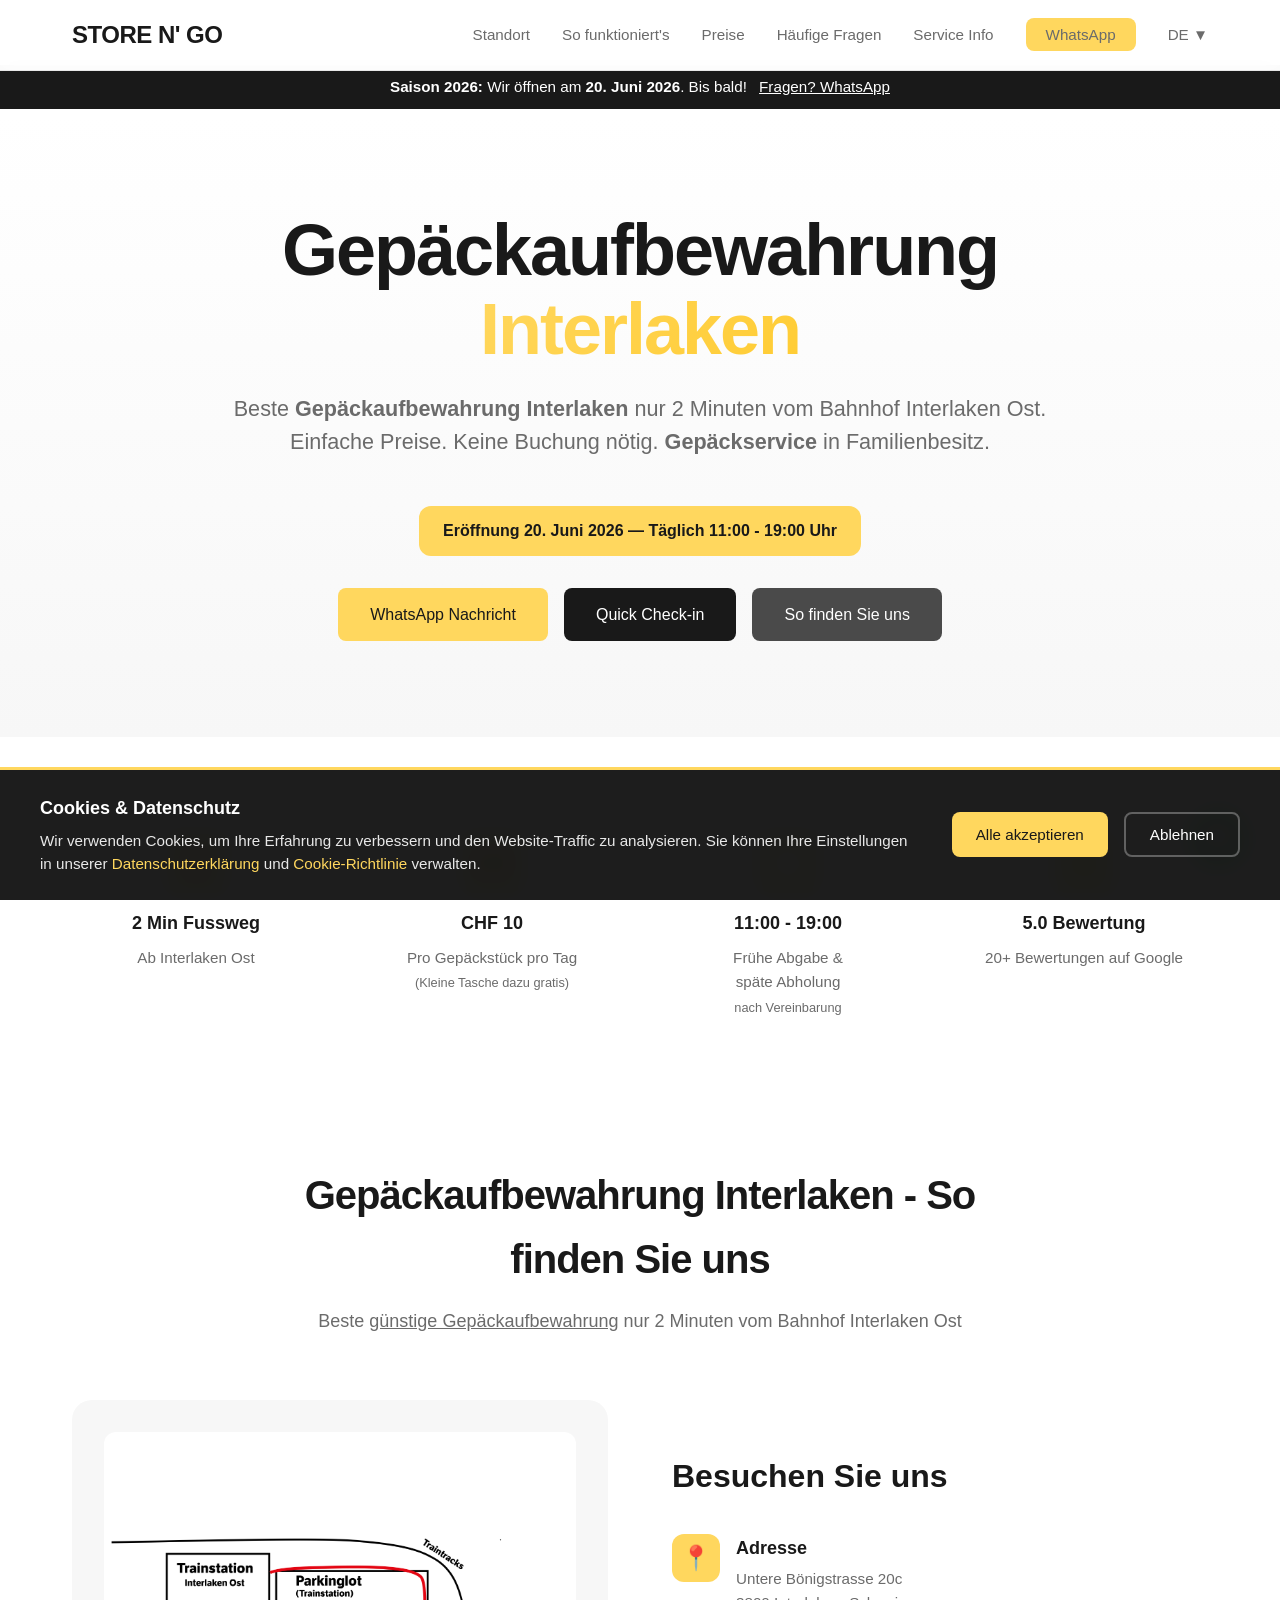
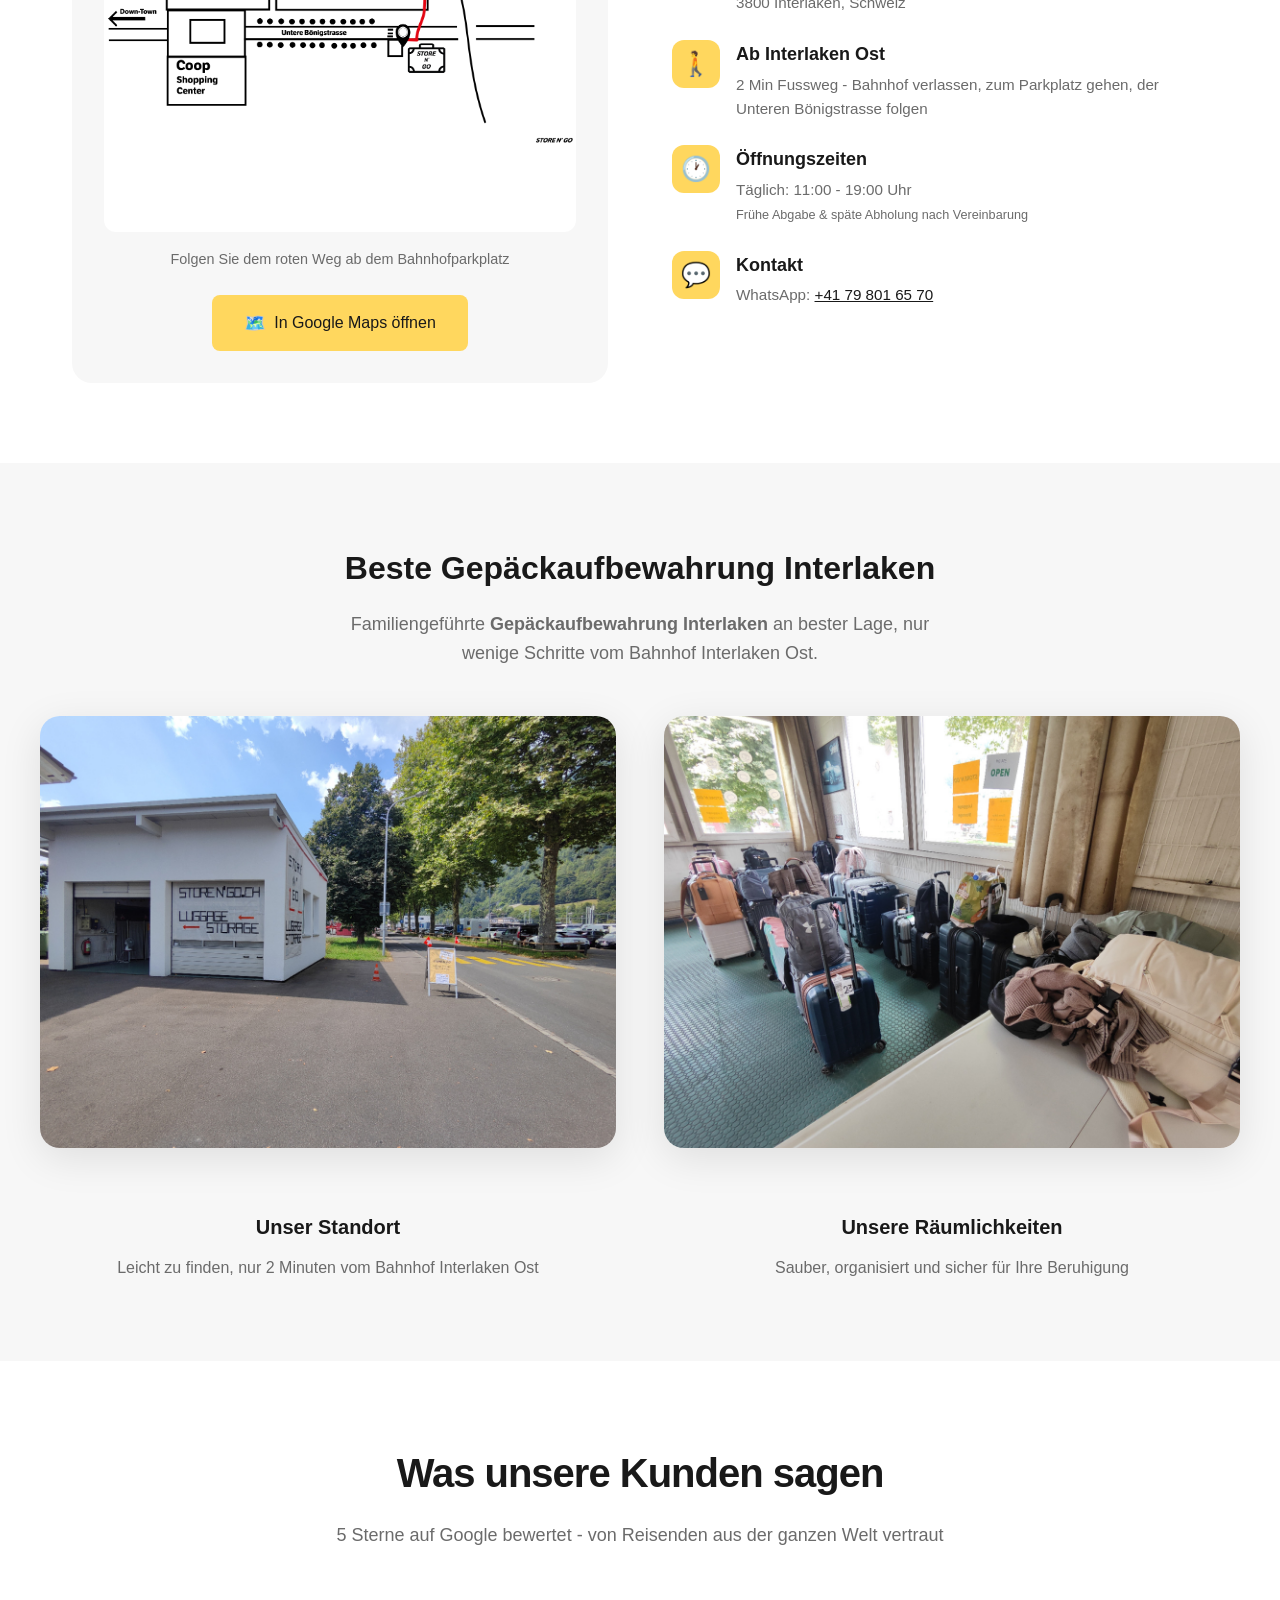
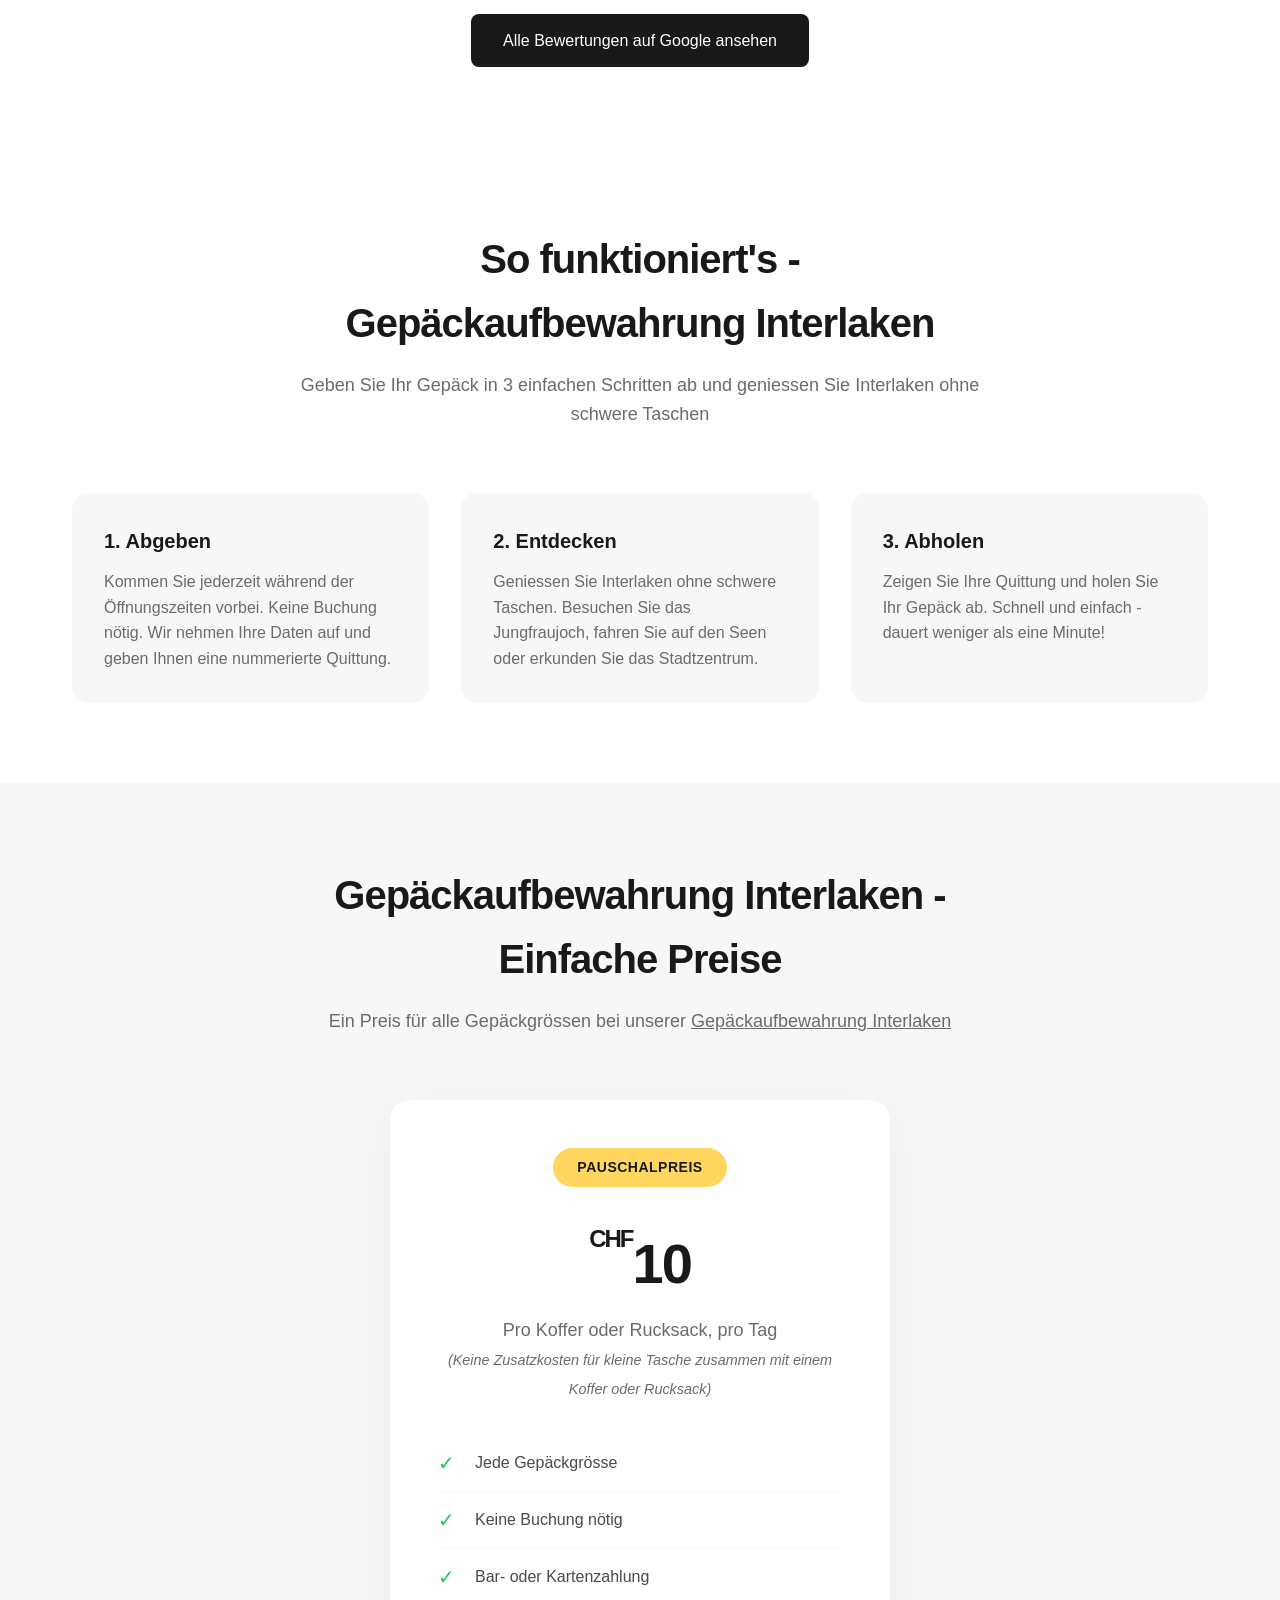
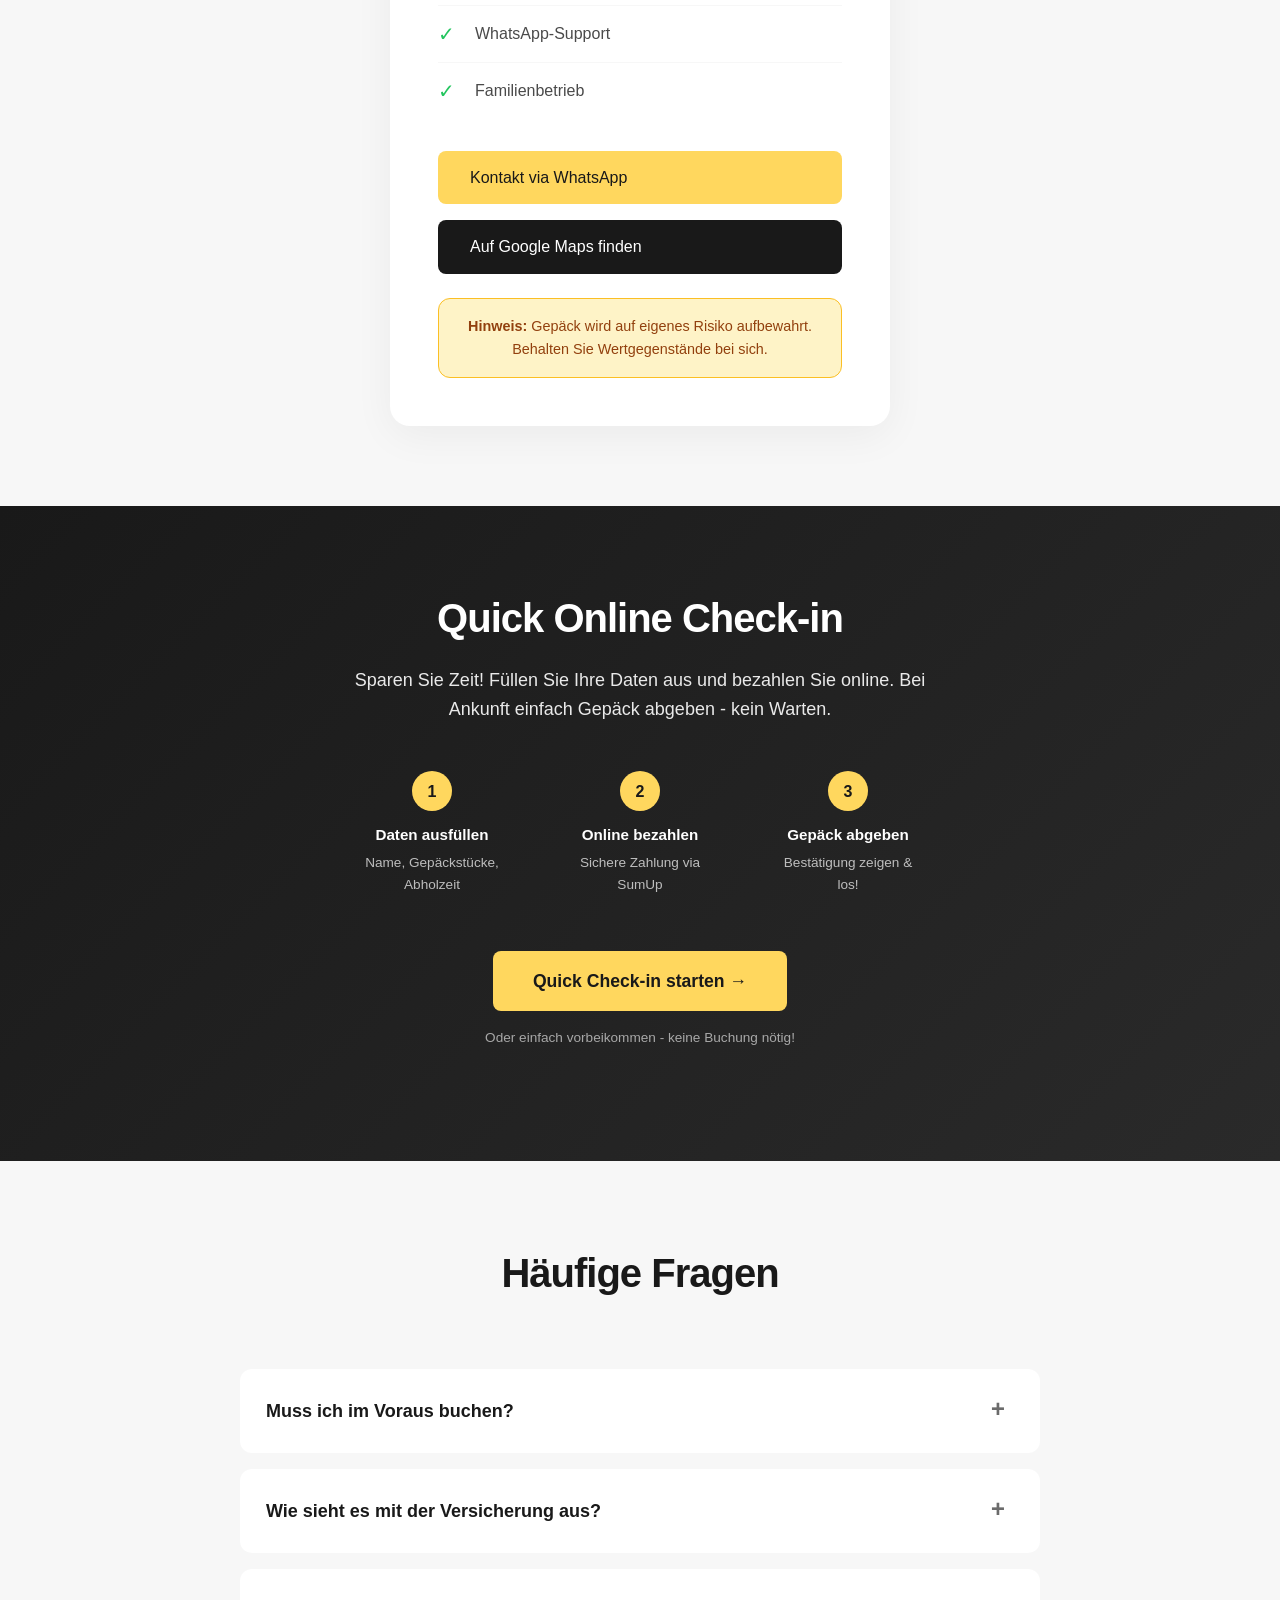
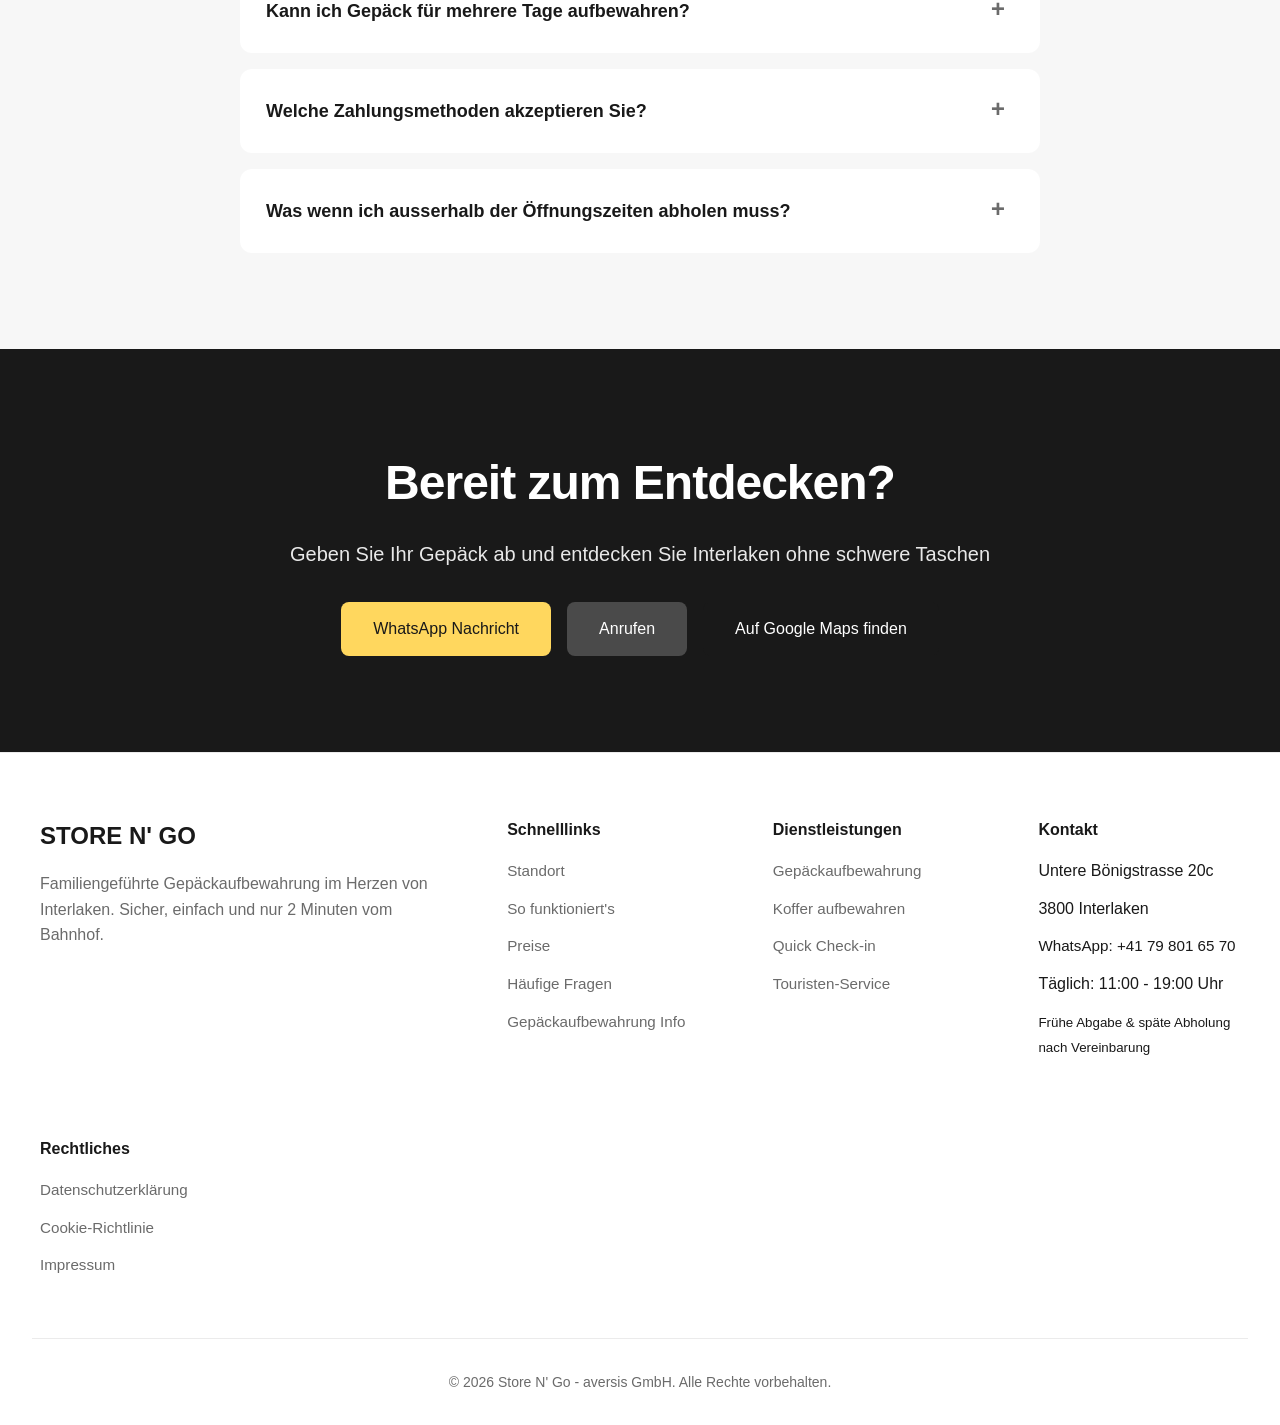
==== commit b5202c6e: "fix: correct all dates from 2025 to 2026 Co-Authored-By: Claude Opus 4.6 <noreply@anthropic.com>" ====
--- a/de/index.html
+++ b/de/index.html
@@ -261,7 +261,7 @@
     <!-- Season Info Banner -->
     <div class="season-banner" id="seasonBanner">
         <div class="season-banner-content">
-            <strong>Saison 2025:</strong> Wir öffnen am <strong>20. Juni 2025</strong>. Bis bald!
+            <strong>Saison 2026:</strong> Wir öffnen am <strong>20. Juni 2026</strong>. Bis bald!
             <a href="https://wa.me/41798016570?text=Hallo%2C%20wann%20%C3%B6ffnet%20ihr%20f%C3%BCr%20die%20Saison%3F" target="_blank" rel="noopener" style="color: white; margin-left: 0.5rem; text-decoration: underline;">Fragen? WhatsApp</a>
         </div>
     </div>
@@ -275,7 +275,7 @@
                 Einfache Preise. Keine Buchung nötig. <strong>Gepäckservice</strong> in Familienbesitz.
             </p>
             <div style="background: var(--yellow); color: var(--dark); padding: 0.75rem 1.5rem; border-radius: 12px; margin-bottom: 2rem; font-weight: 600; display: inline-block;">
-                Eröffnung 20. Juni 2025 — Täglich 11:00 - 19:00 Uhr
+                Eröffnung 20. Juni 2026 — Täglich 11:00 - 19:00 Uhr
             </div>
             <div class="hero-buttons">
                 <a href="https://wa.me/41798016570?text=Hallo%2C%20ich%20m%C3%B6chte%20mein%20Gep%C3%A4ck%20aufbewahren" class="btn btn-primary" target="_blank" rel="noopener">
@@ -646,7 +646,7 @@
         </div>
 
         <div class="footer-bottom">
-            <p>&copy; 2025 Store N' Go - aversis GmbH. Alle Rechte vorbehalten.</p>
+            <p>&copy; 2026 Store N' Go - aversis GmbH. Alle Rechte vorbehalten.</p>
         </div>
     </footer>
 
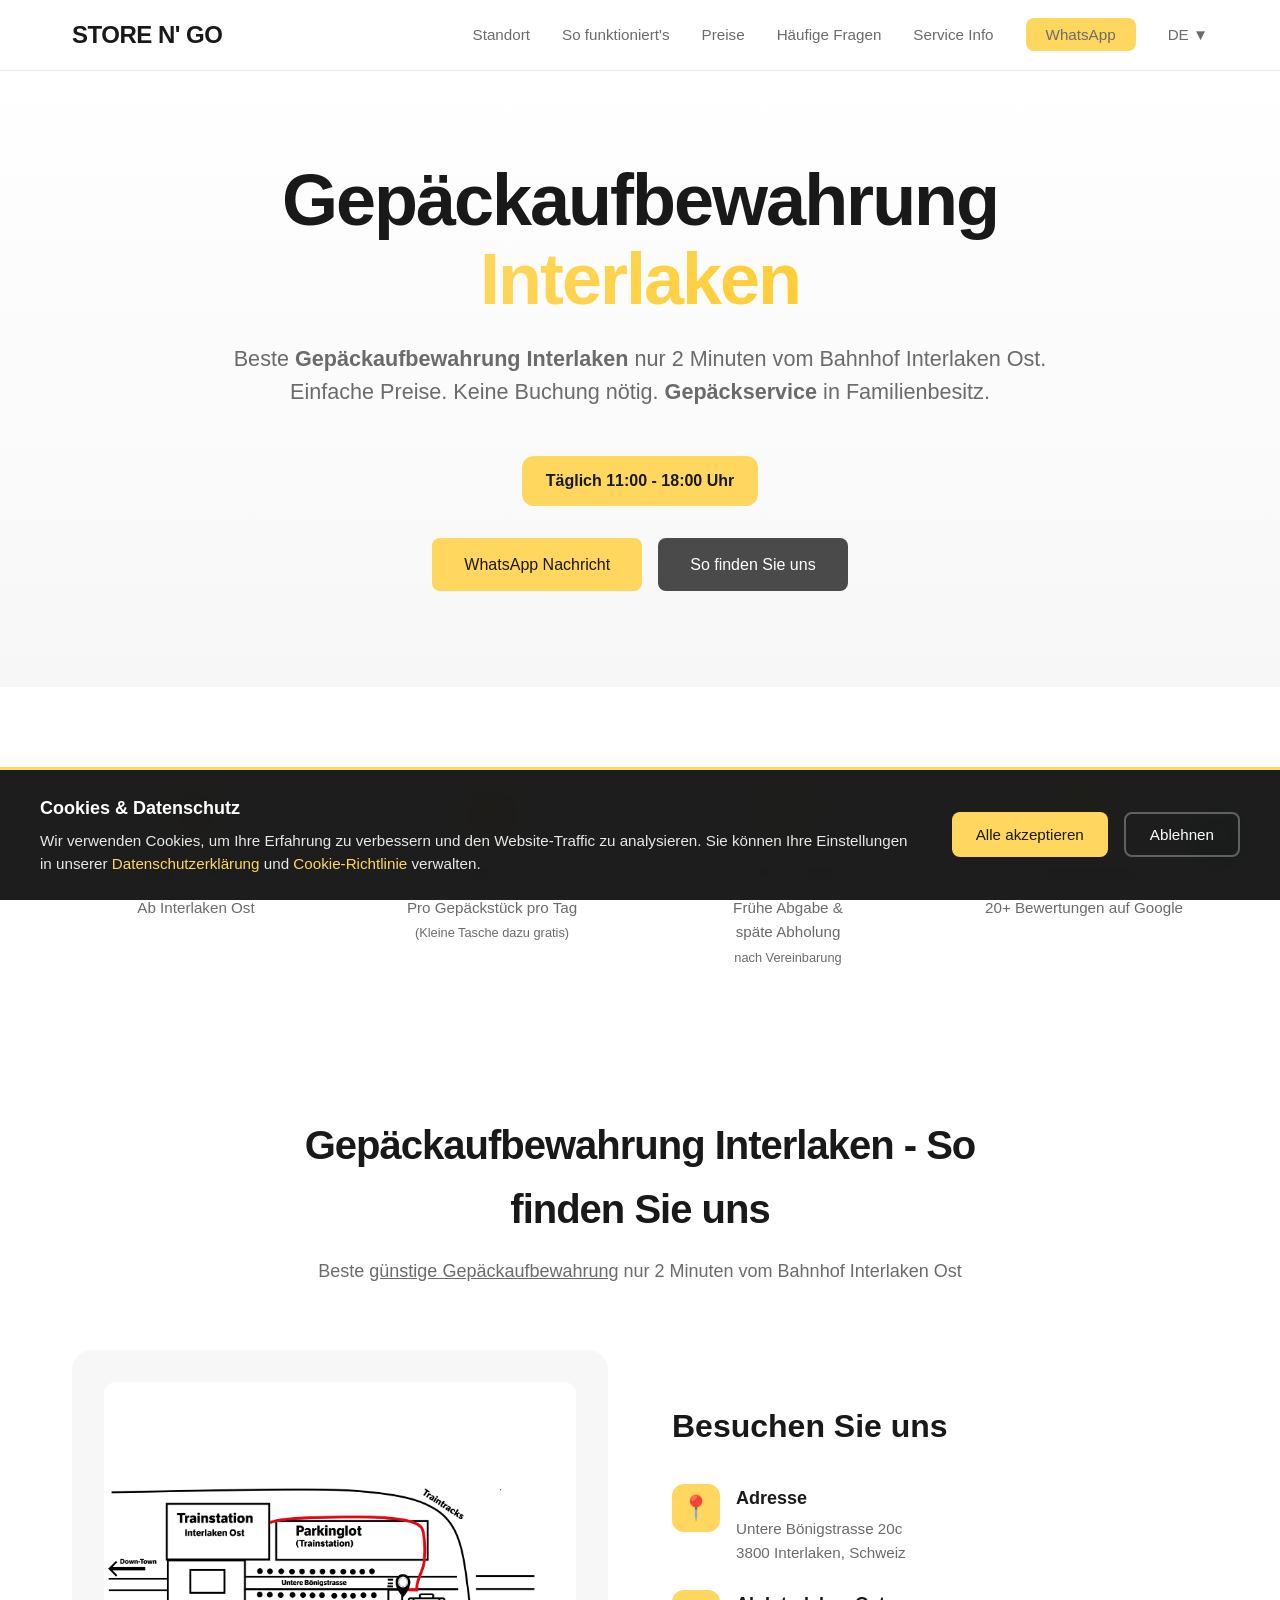
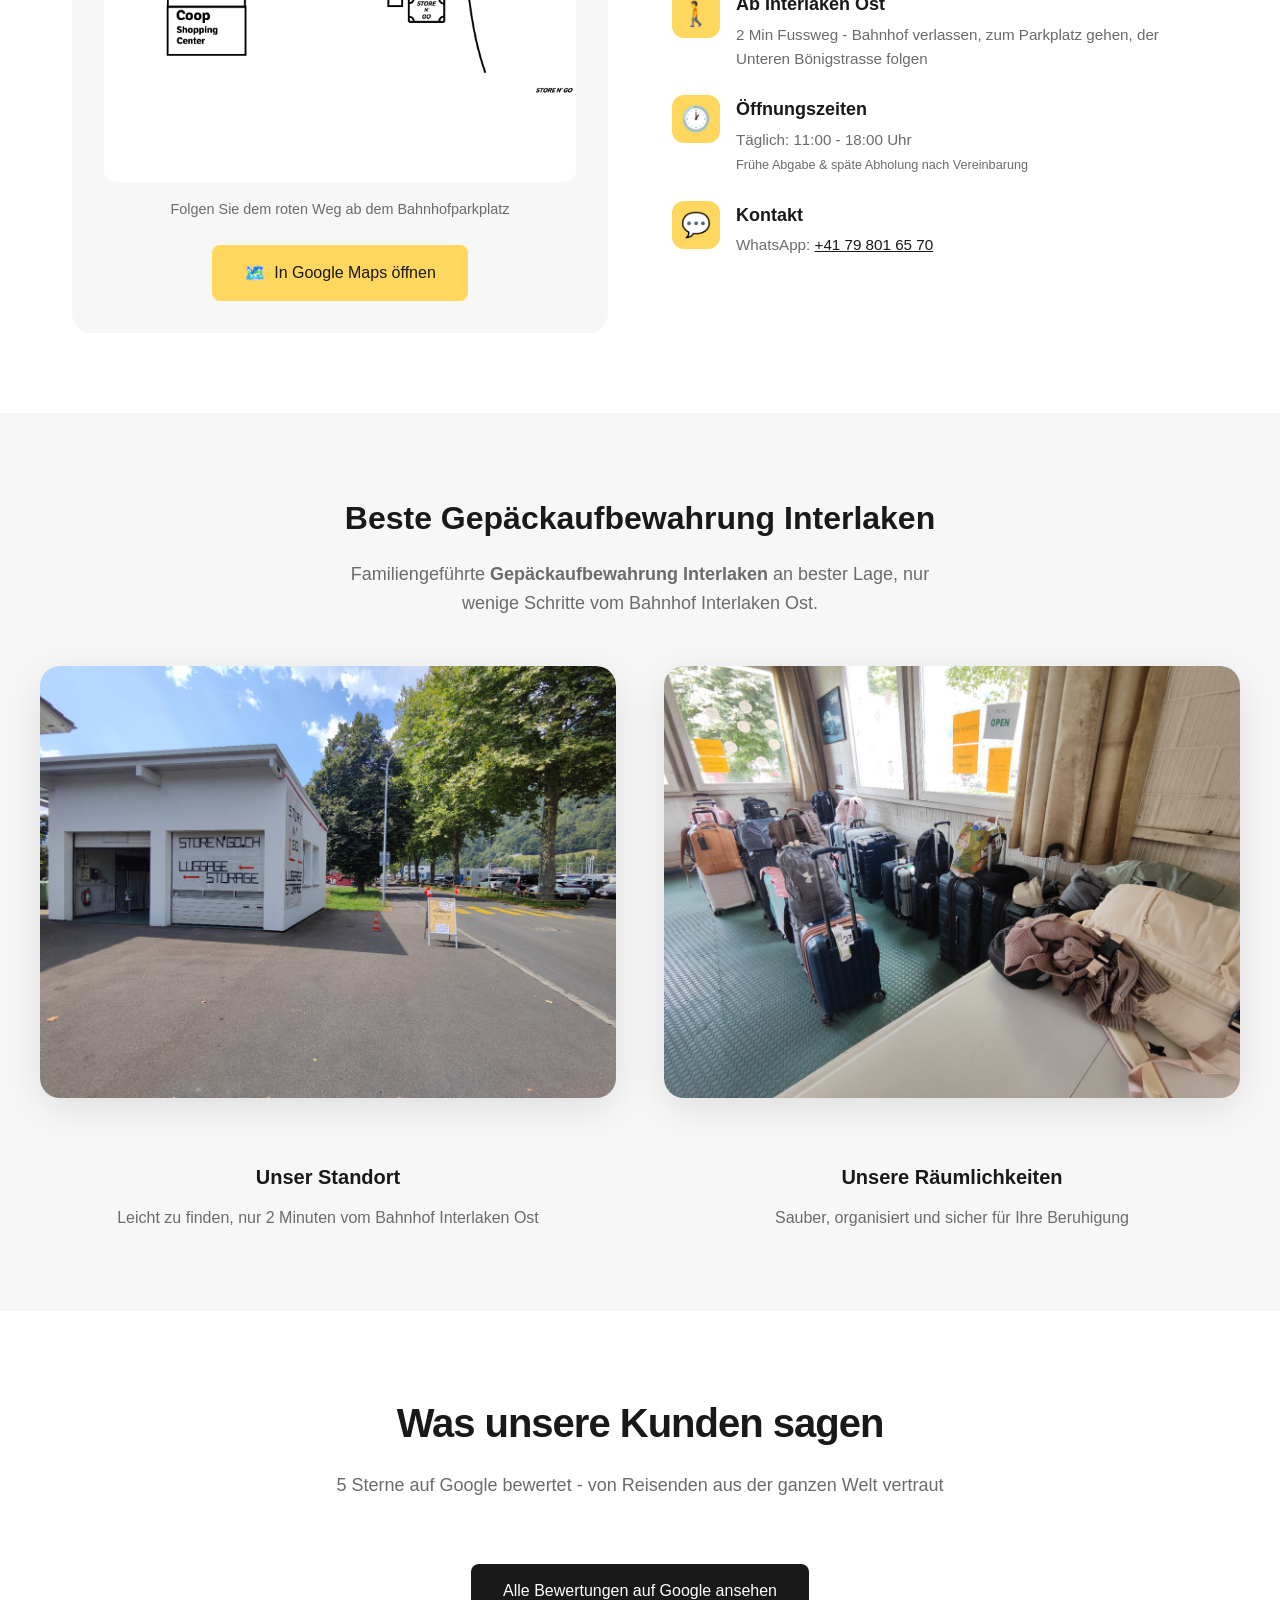
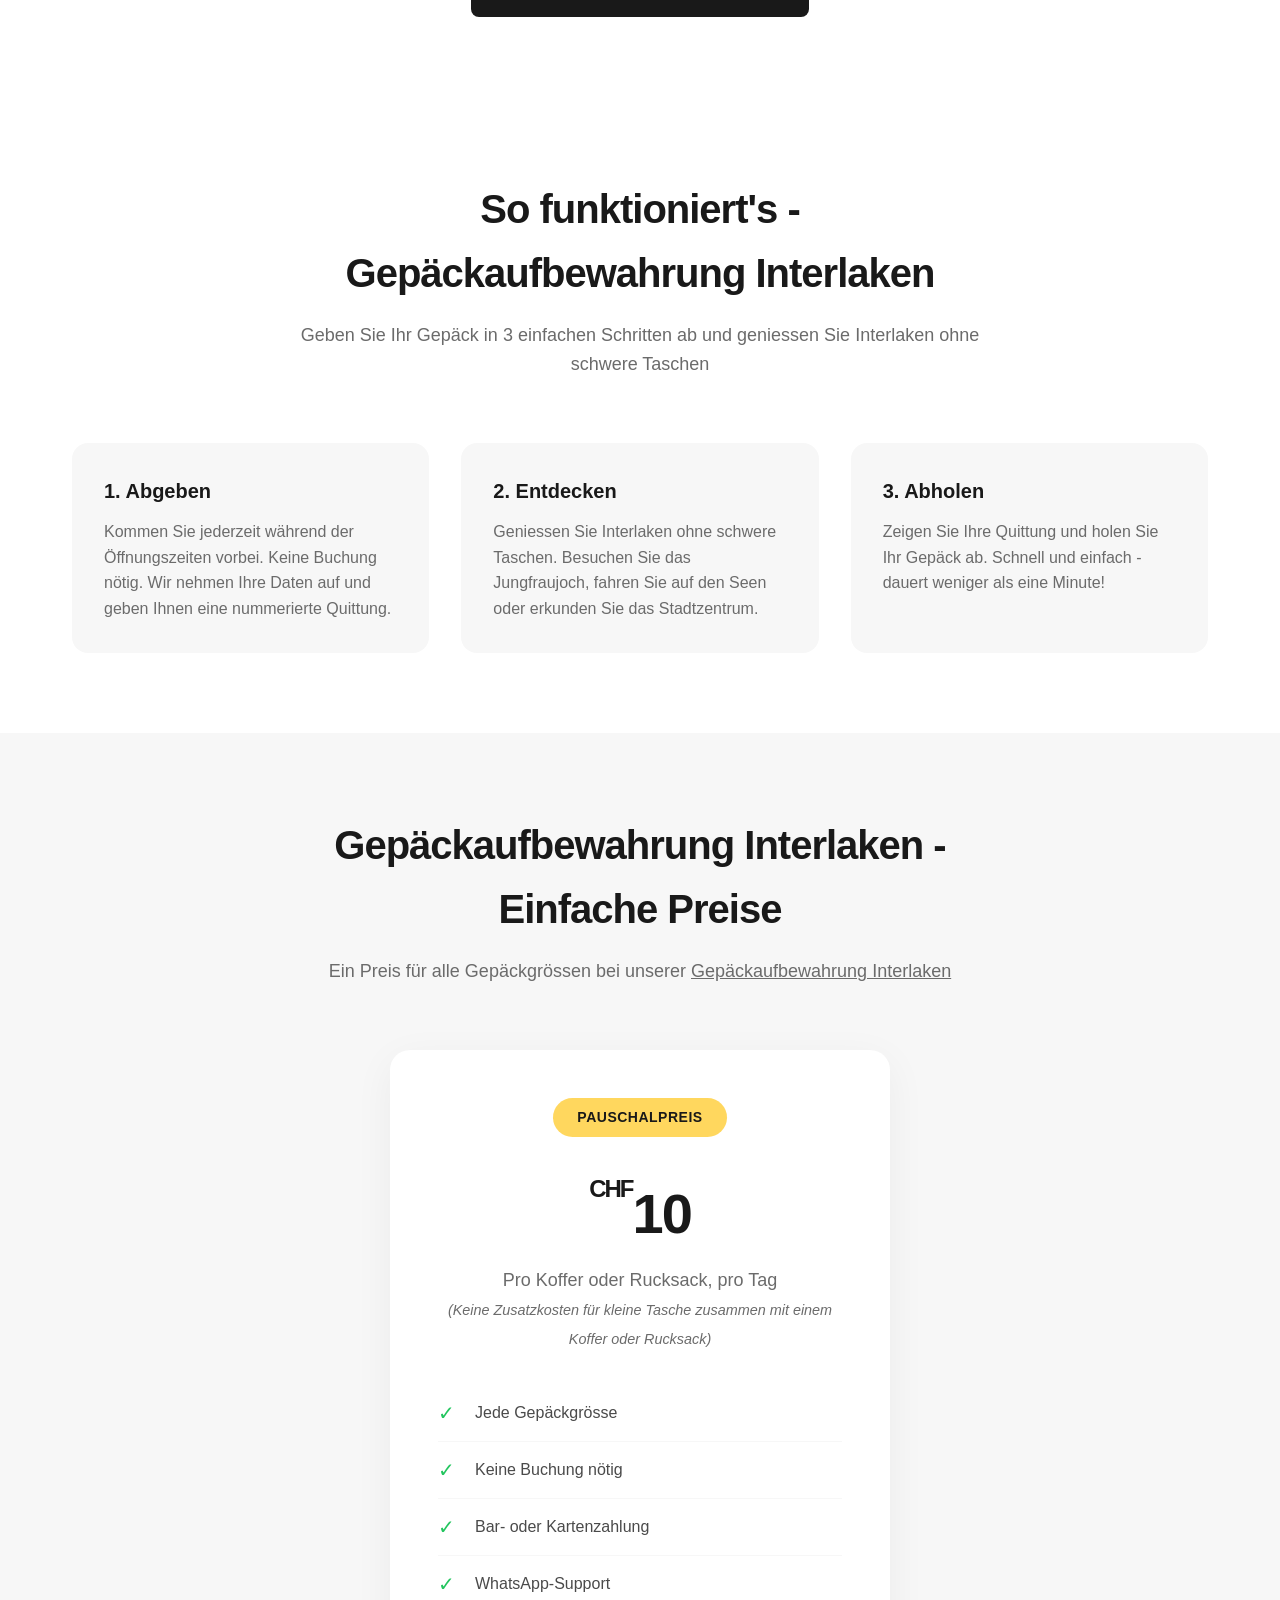
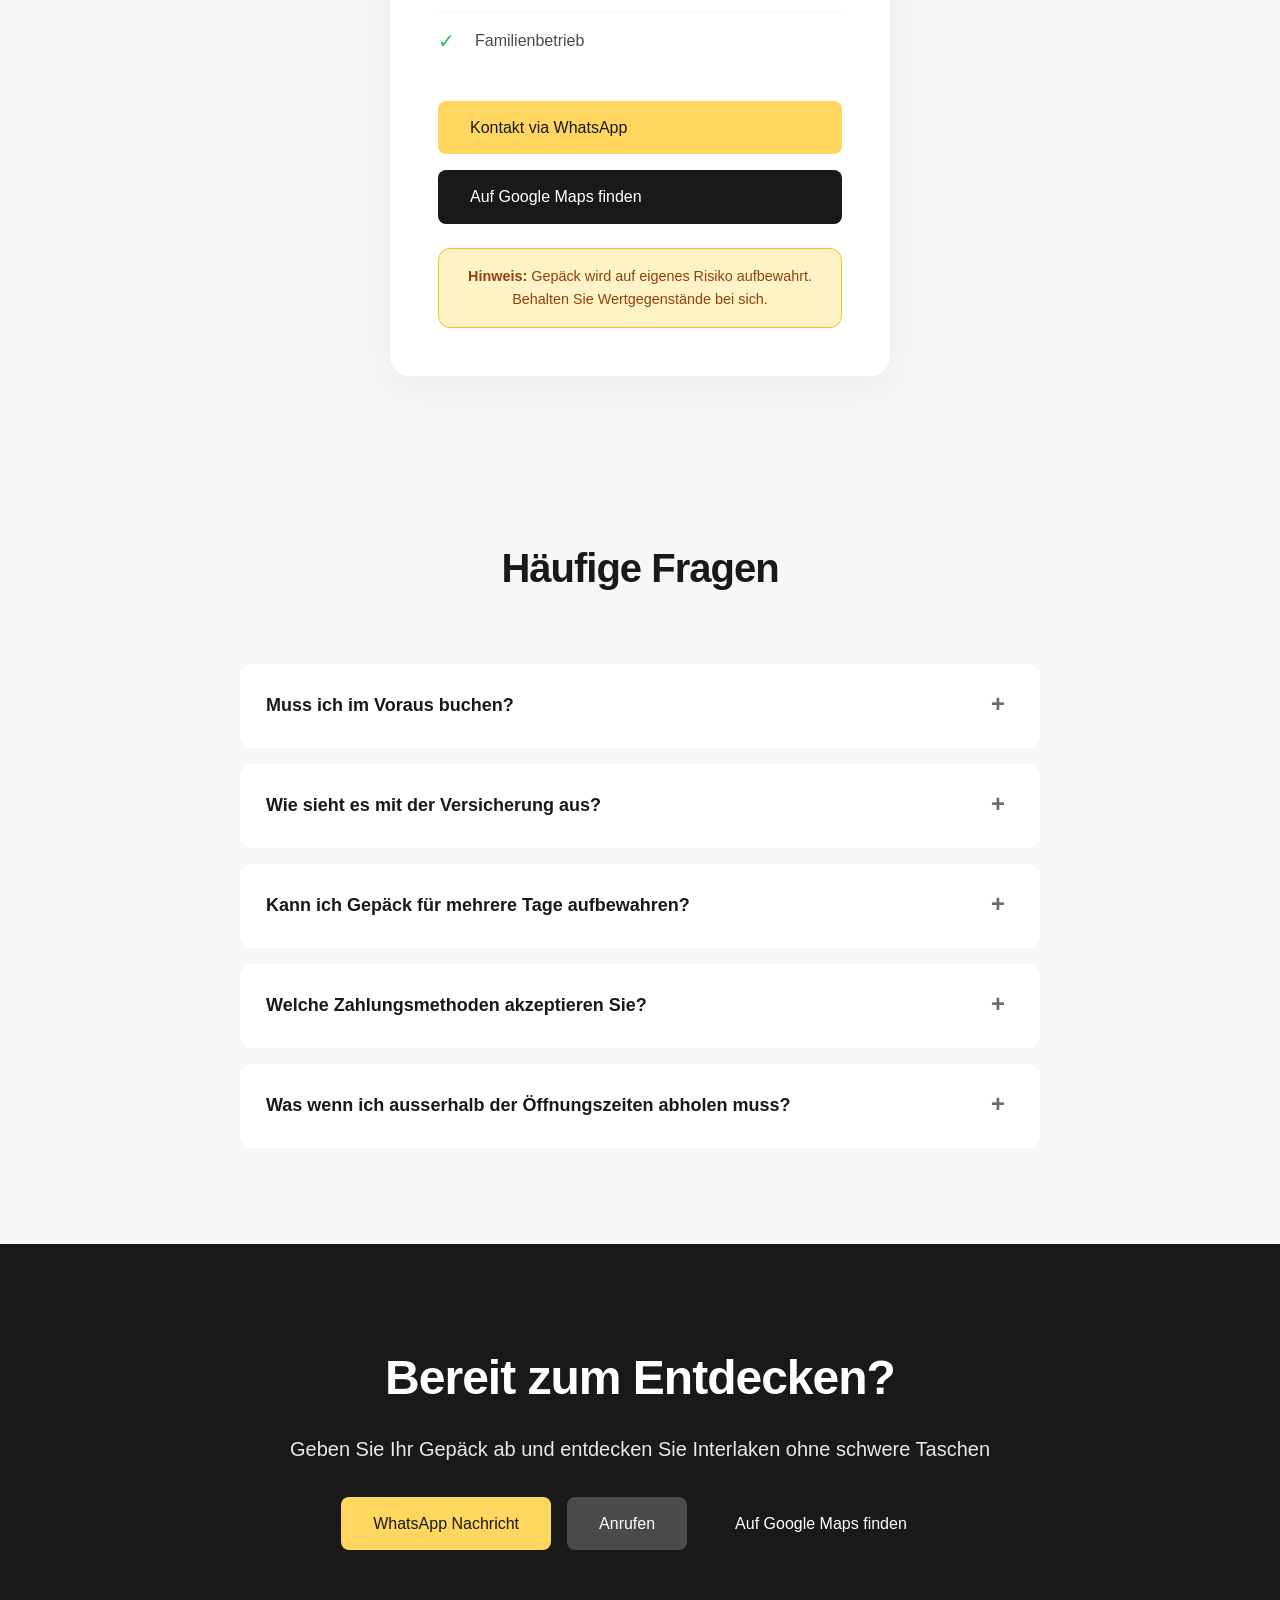
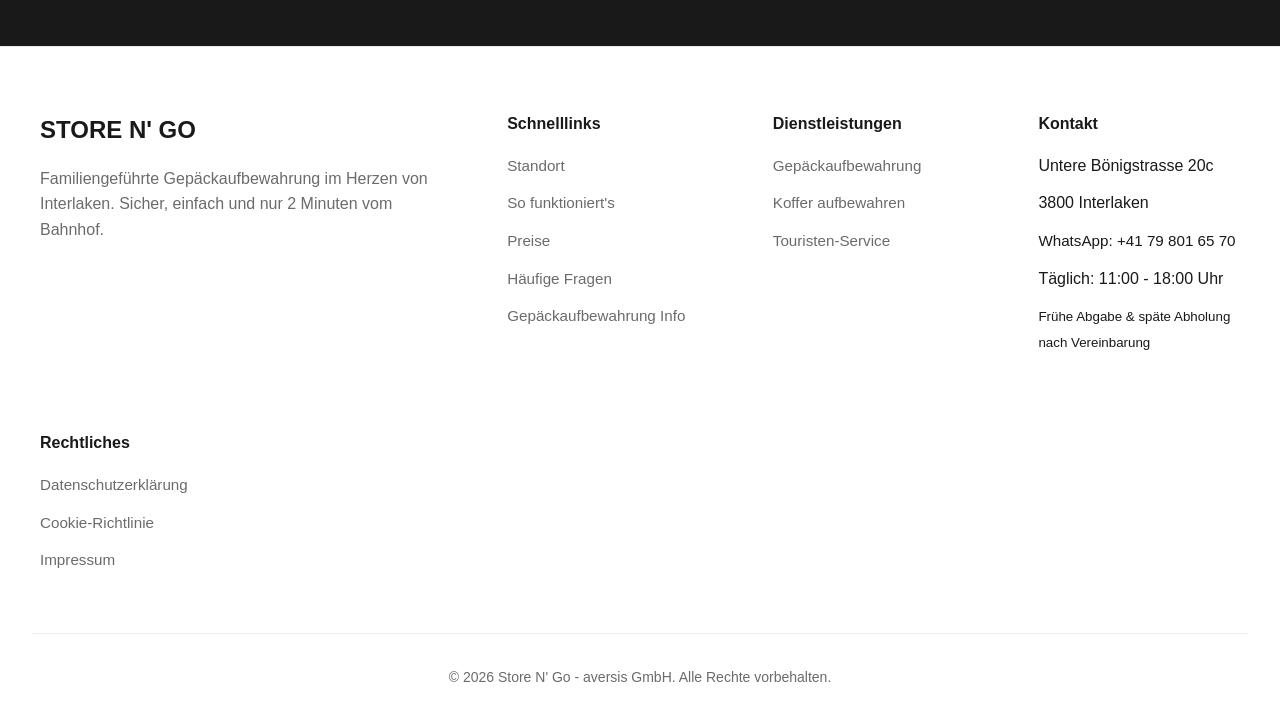
==== commit 054835e0: "content: open for season — 11–18 hours, drop launch banner & check-in CTA - Opening hours corrected " ====
--- a/de/index.html
+++ b/de/index.html
@@ -6,7 +6,7 @@
     <meta name="mobile-web-app-capable" content="yes">
     <meta name="apple-mobile-web-app-capable" content="yes">
     <title>Gepäckaufbewahrung Interlaken | Store N' Go - Ab CHF 10 Kleine Taschen Gratis | 2 Min vom Bahnhof</title>
-    <meta name="description" content="Gepäckaufbewahrung Interlaken - CHF 10/Gepäckstück. 2 Min vom Bahnhof Interlaken Ost. Keine Buchung nötig. Täglich 11-19 Uhr. 5-Sterne bewertet. Familienbetrieb.">
+    <meta name="description" content="Gepäckaufbewahrung Interlaken - CHF 10/Gepäckstück. 2 Min vom Bahnhof Interlaken Ost. Keine Buchung nötig. Täglich 11-18 Uhr. 5-Sterne bewertet. Familienbetrieb.">
     <meta name="keywords" content="gepäckaufbewahrung interlaken, koffer aufbewahren interlaken, schließfächer interlaken, gepäck lagern interlaken, luggage storage interlaken, baggage storage interlaken, interlaken luggage storage, luggage storage interlaken ost, bag storage interlaken, interlaken baggage storage">
 
     <!-- SEO Geographic Meta Tags -->
@@ -58,7 +58,7 @@
     <!-- Twitter Card -->
     <meta name="twitter:card" content="summary_large_image">
     <meta name="twitter:title" content="Gepäckaufbewahrung Interlaken | Store N' Go">
-    <meta name="twitter:description" content="CHF 10/Gepäckstück. 2 Min vom Bahnhof Interlaken Ost. Keine Buchung nötig. Täglich 11-19 Uhr.">
+    <meta name="twitter:description" content="CHF 10/Gepäckstück. 2 Min vom Bahnhof Interlaken Ost. Keine Buchung nötig. Täglich 11-18 Uhr.">
     <meta name="twitter:image" content="https://store-n-go.com/store-building.jpg">
 
     <!-- Schema.org Structured Data -->
@@ -89,7 +89,7 @@
             "@type": "OpeningHoursSpecification",
             "dayOfWeek": ["Monday", "Tuesday", "Wednesday", "Thursday", "Friday", "Saturday", "Sunday"],
             "opens": "11:00",
-            "closes": "19:00"
+            "closes": "18:00"
         }],
         "aggregateRating": {
             "@type": "AggregateRating",
@@ -173,7 +173,7 @@
                 "name": "Muss ich für die Gepäckaufbewahrung in Interlaken im Voraus buchen?",
                 "acceptedAnswer": {
                     "@type": "Answer",
-                    "text": "Keine Buchung nötig! Kommen Sie einfach während unserer Öffnungszeiten vorbei (täglich 11-19 Uhr). Wir haben immer Platz. Sie können auch unser Quick Check-in online nutzen, um Zeit zu sparen."
+                    "text": "Keine Buchung nötig! Kommen Sie einfach während unserer Öffnungszeiten vorbei (täglich 11-18 Uhr). Wir haben immer Platz."
                 }
             },
             {
@@ -197,7 +197,7 @@
                 "name": "Welche Zahlungsmethoden akzeptieren Sie?",
                 "acceptedAnswer": {
                     "@type": "Answer",
-                    "text": "Wir akzeptieren Bargeld (CHF) und gängige Kredit-/Debitkarten. Sie können auch online über unser Quick Check-in bezahlen."
+                    "text": "Wir akzeptieren Bargeld (CHF) und gängige Kredit-/Debitkarten."
                 }
             },
             {
@@ -258,13 +258,6 @@
         </div>
     </nav>
 
-    <!-- Season Info Banner -->
-    <div class="season-banner" id="seasonBanner">
-        <div class="season-banner-content">
-            <strong>Saison 2026:</strong> Wir öffnen am <strong>20. Juni 2026</strong>. Bis bald!
-            <a href="https://wa.me/41798016570?text=Hallo%2C%20wann%20%C3%B6ffnet%20ihr%20f%C3%BCr%20die%20Saison%3F" target="_blank" rel="noopener" style="color: white; margin-left: 0.5rem; text-decoration: underline;">Fragen? WhatsApp</a>
-        </div>
-    </div>
 
     <!-- Hero Section -->
     <section class="hero">
@@ -275,14 +268,11 @@
                 Einfache Preise. Keine Buchung nötig. <strong>Gepäckservice</strong> in Familienbesitz.
             </p>
             <div style="background: var(--yellow); color: var(--dark); padding: 0.75rem 1.5rem; border-radius: 12px; margin-bottom: 2rem; font-weight: 600; display: inline-block;">
-                Eröffnung 20. Juni 2026 — Täglich 11:00 - 19:00 Uhr
+                Täglich 11:00 - 18:00 Uhr
             </div>
             <div class="hero-buttons">
                 <a href="https://wa.me/41798016570?text=Hallo%2C%20ich%20m%C3%B6chte%20mein%20Gep%C3%A4ck%20aufbewahren" class="btn btn-primary" target="_blank" rel="noopener">
                     WhatsApp Nachricht
-                </a>
-                <a href="#checkin" class="btn btn-secondary">
-                    Quick Check-in
                 </a>
                 <a href="#location" class="btn btn-secondary" style="background: var(--gray-dark);">
                     So finden Sie uns
@@ -312,7 +302,7 @@
                 <div class="feature-icon">
                     <span style="font-size: 1.8rem; line-height: 1;">🕐</span>
                 </div>
-                <h3>11:00 - 19:00</h3>
+                <h3>11:00 - 18:00</h3>
                 <p>Frühe Abgabe &<br>späte Abholung<br><small style="color: var(--gray); font-size: 0.8rem;">nach Vereinbarung</small></p>
             </div>
             <div class="feature">
@@ -373,7 +363,7 @@
                     </div>
                     <div class="location-text">
                         <h4>Öffnungszeiten</h4>
-                        <p>Täglich: 11:00 - 19:00 Uhr<br><small>Frühe Abgabe & späte Abholung nach Vereinbarung</small></p>
+                        <p>Täglich: 11:00 - 18:00 Uhr<br><small>Frühe Abgabe & späte Abholung nach Vereinbarung</small></p>
                     </div>
                 </div>
 
@@ -487,37 +477,6 @@
         </div>
     </section>
 
-    <!-- Quick Check-in -->
-    <section class="checkin-section" id="checkin">
-        <div class="checkin-container">
-            <h2>Quick Online Check-in</h2>
-            <p>Sparen Sie Zeit! Füllen Sie Ihre Daten aus und bezahlen Sie online. Bei Ankunft einfach Gepäck abgeben - kein Warten.</p>
-
-            <div class="checkin-steps">
-                <div class="checkin-step">
-                    <div class="checkin-step-number">1</div>
-                    <h4>Daten ausfüllen</h4>
-                    <p>Name, Gepäckstücke, Abholzeit</p>
-                </div>
-                <div class="checkin-step">
-                    <div class="checkin-step-number">2</div>
-                    <h4>Online bezahlen</h4>
-                    <p>Sichere Zahlung via SumUp</p>
-                </div>
-                <div class="checkin-step">
-                    <div class="checkin-step-number">3</div>
-                    <h4>Gepäck abgeben</h4>
-                    <p>Bestätigung zeigen & los!</p>
-                </div>
-            </div>
-
-            <!-- TODO: Replace with actual SumUp Payment Link after setup -->
-            <a href="#" class="btn-checkin" id="checkinBtn">
-                Quick Check-in starten →
-            </a>
-            <p style="font-size: 0.85rem; opacity: 0.6; margin-top: 1rem;">Oder einfach vorbeikommen - keine Buchung nötig!</p>
-        </div>
-    </section>
 
     <!-- FAQ -->
     <section class="faq" id="faq">
@@ -532,7 +491,7 @@
                     <span class="faq-toggle">+</span>
                 </div>
                 <div class="faq-answer">
-                    Keine Buchung nötig! Kommen Sie einfach während unserer Öffnungszeiten vorbei (täglich 11-19 Uhr). Wir haben immer Platz. Sie können auch unser <a href="#checkin" style="color: var(--dark); font-weight: 500;">Quick Check-in</a> nutzen, um Zeit zu sparen.
+                    Keine Buchung nötig! Kommen Sie einfach während unserer Öffnungszeiten vorbei (täglich 11-18 Uhr). Wir haben immer Platz.
                 </div>
             </div>
 
@@ -562,7 +521,7 @@
                     <span class="faq-toggle">+</span>
                 </div>
                 <div class="faq-answer">
-                    Wir akzeptieren Bargeld (CHF) und gängige Kredit-/Debitkarten. Sie können auch online über unser <a href="#checkin" style="color: var(--dark); font-weight: 500;">Quick Check-in</a> bezahlen.
+                    Wir akzeptieren Bargeld (CHF) und gängige Kredit-/Debitkarten.
                 </div>
             </div>
 
@@ -619,7 +578,6 @@
                 <ul>
                     <li><a href="#pricing" title="Gepäckaufbewahrung Interlaken Preise">Gepäckaufbewahrung</a></li>
                     <li><a href="#location" title="Gepäckservice nahe Interlaken Ost">Koffer aufbewahren</a></li>
-                    <li><a href="#checkin" title="Online Check-in und Bezahlung">Quick Check-in</a></li>
                     <li><a href="#faq" title="Touristen-Gepäcklösungen">Touristen-Service</a></li>
                 </ul>
             </div>
@@ -630,7 +588,7 @@
                     <li>Untere Bönigstrasse 20c</li>
                     <li>3800 Interlaken</li>
                     <li><a href="https://wa.me/41798016570" style="color: var(--dark);">WhatsApp: +41 79 801 65 70</a></li>
-                    <li>Täglich: 11:00 - 19:00 Uhr</li>
+                    <li>Täglich: 11:00 - 18:00 Uhr</li>
                     <li><small>Frühe Abgabe & späte Abholung nach Vereinbarung</small></li>
                 </ul>
             </div>
--- a/style.css
+++ b/style.css
@@ -257,28 +257,9 @@
     font-weight: 500;
 }
 
-/* Season Info Banner */
-.season-banner {
-    position: fixed;
-    top: 65px;
-    left: 0;
-    right: 0;
-    z-index: 999;
-    background: var(--dark);
-    color: white;
-    text-align: center;
-    padding: 0.6rem 1rem;
-    font-size: 0.95rem;
-}
-
-.season-banner-content {
-    max-width: var(--max-width);
-    margin: 0 auto;
-}
-
 /* Hero Section */
 .hero {
-    margin-top: 115px;
+    margin-top: 65px;
     padding: 6rem 2rem;
     text-align: center;
     background: linear-gradient(to bottom, var(--white) 0%, var(--gray-light) 100%);
@@ -1319,14 +1300,8 @@
         display: block;
     }
 
-    .season-banner {
-        top: 56px;
-        font-size: 0.85rem;
-        padding: 0.5rem 0.75rem;
-    }
-
     .hero {
-        margin-top: 105px;
+        margin-top: 56px;
         padding: 3rem 1rem;
     }
 
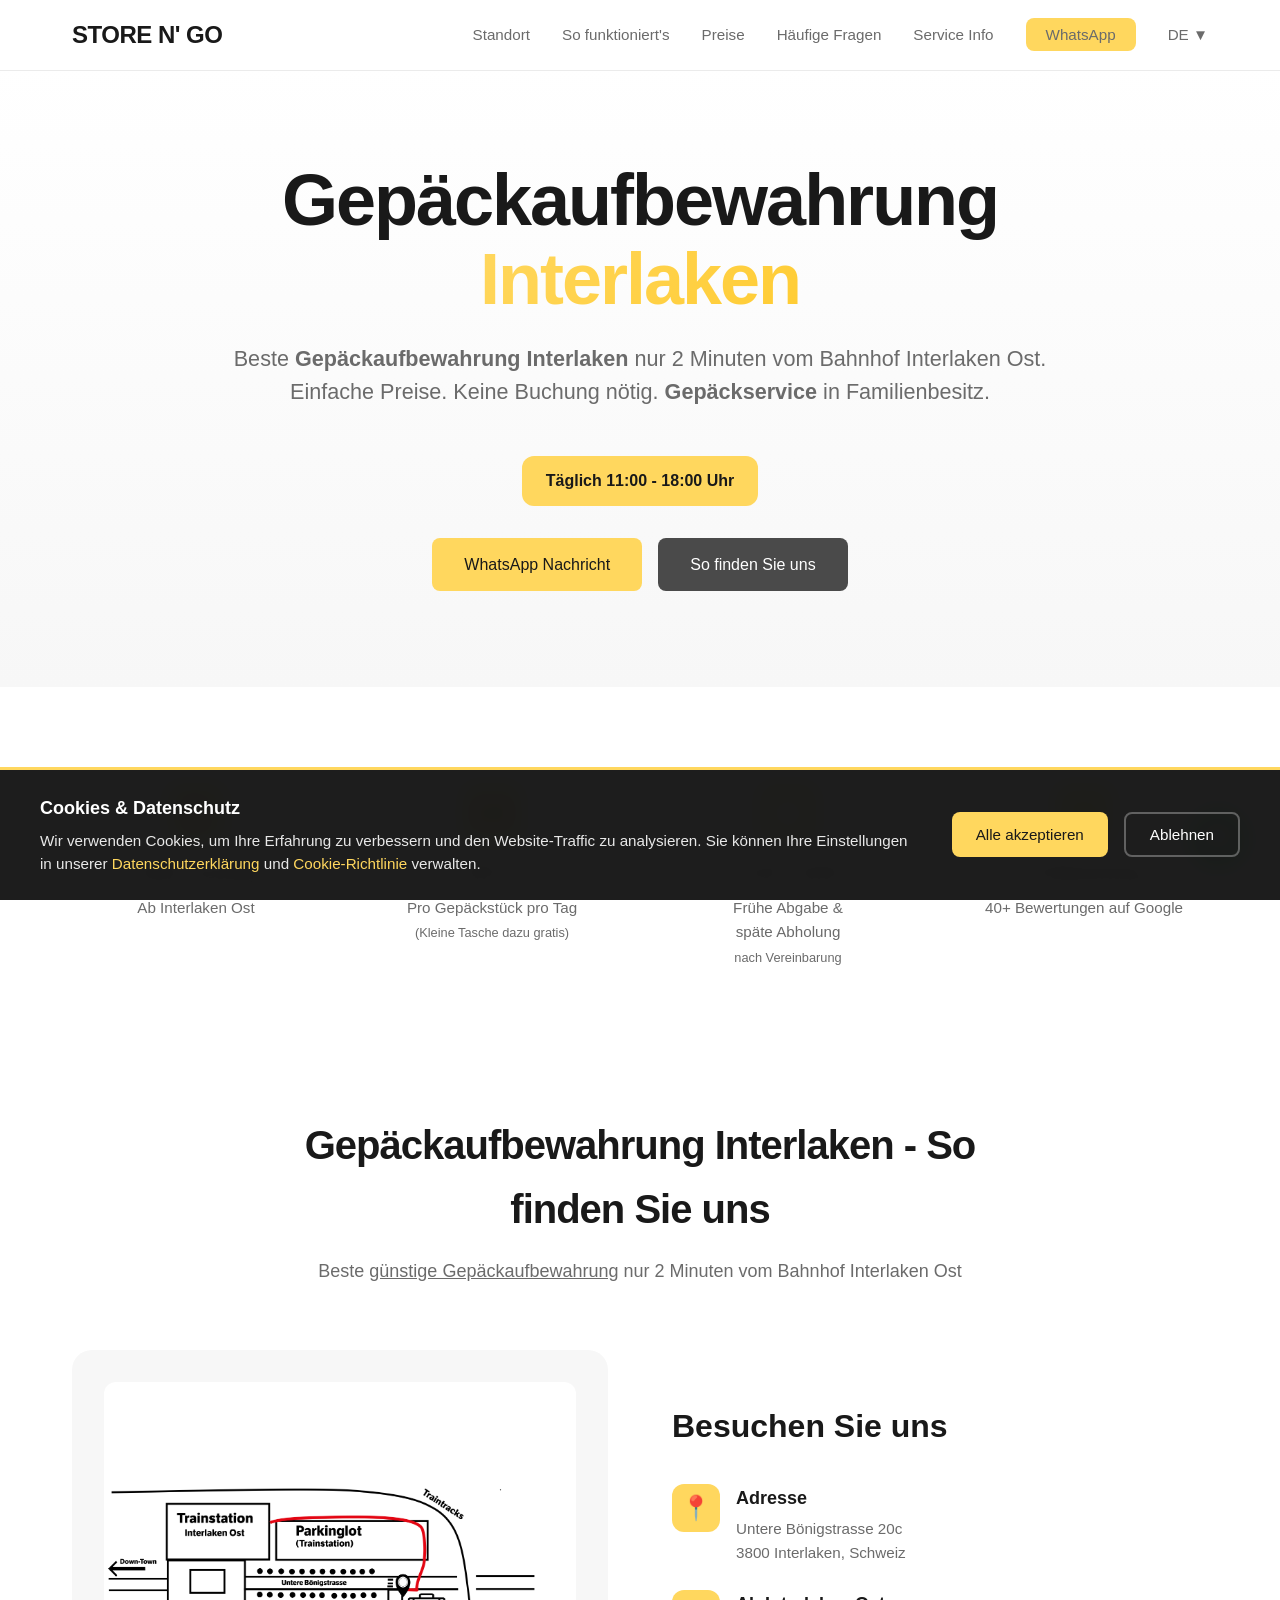
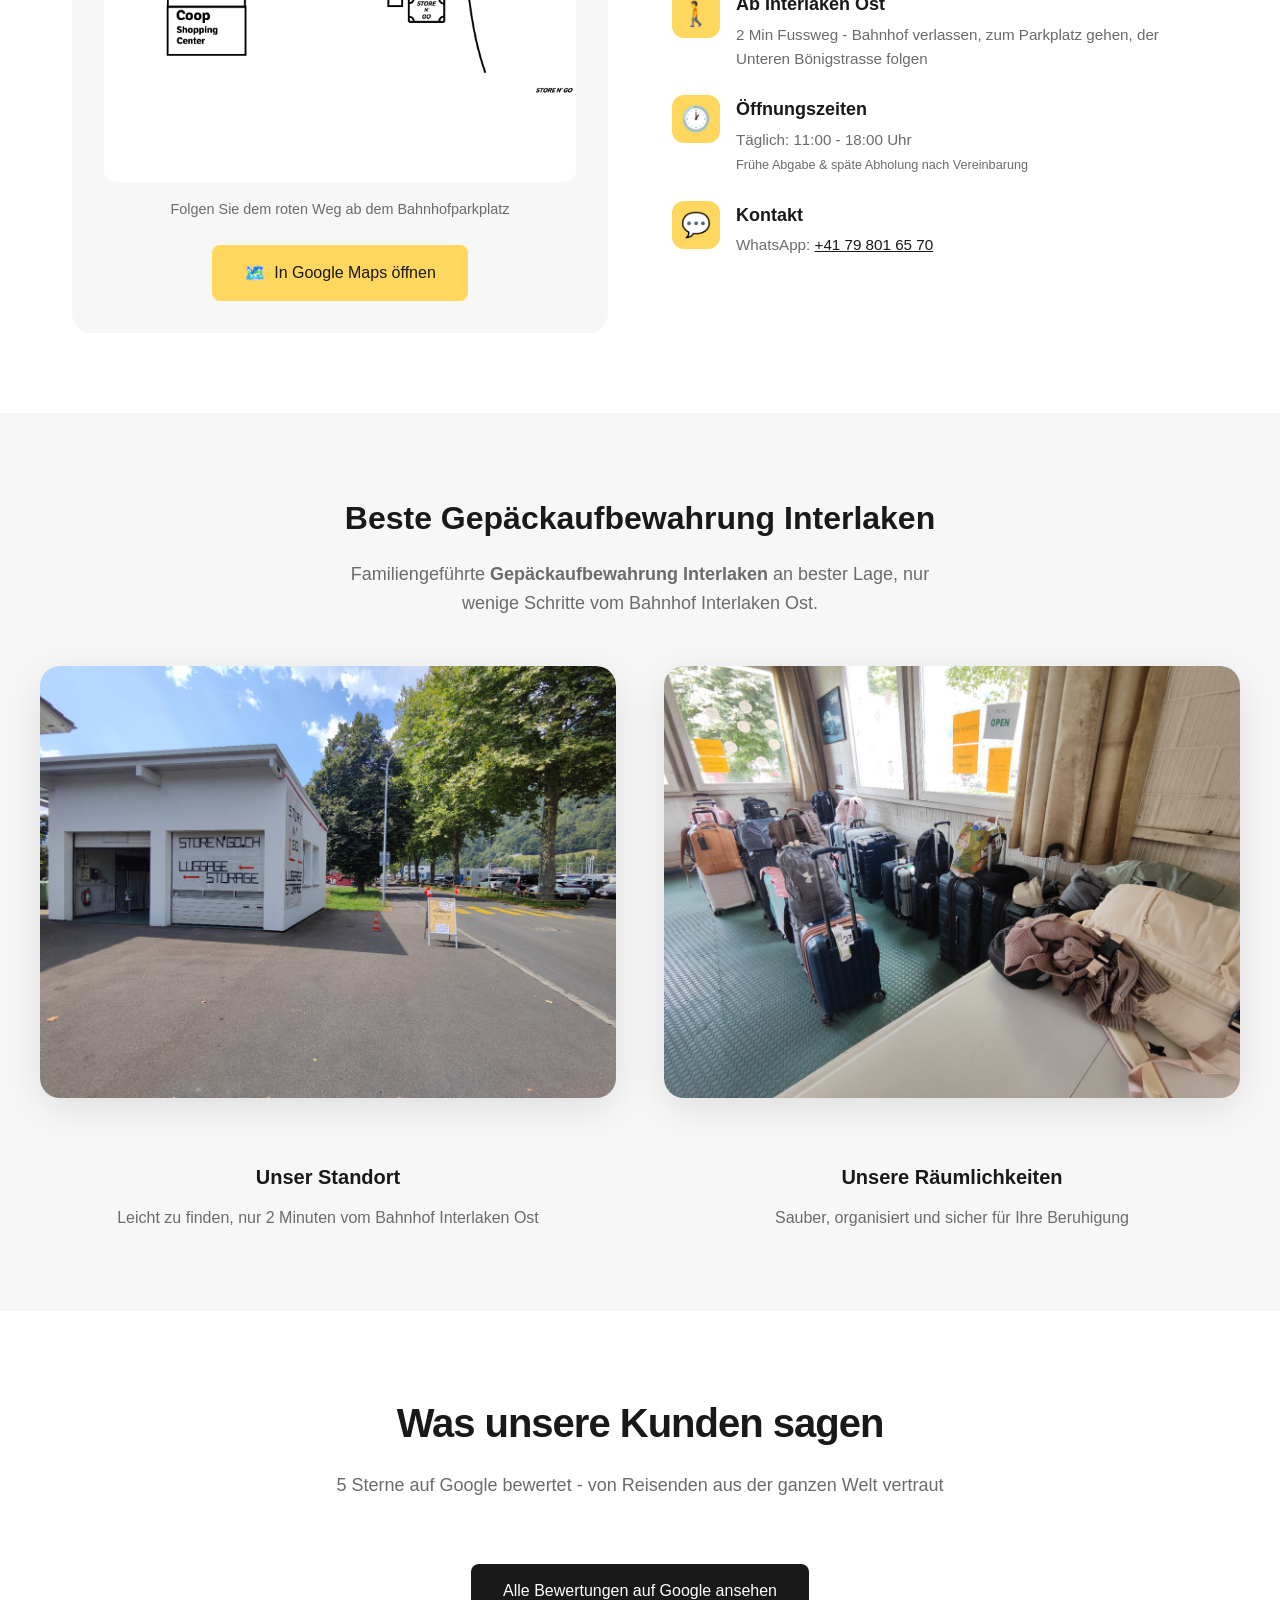
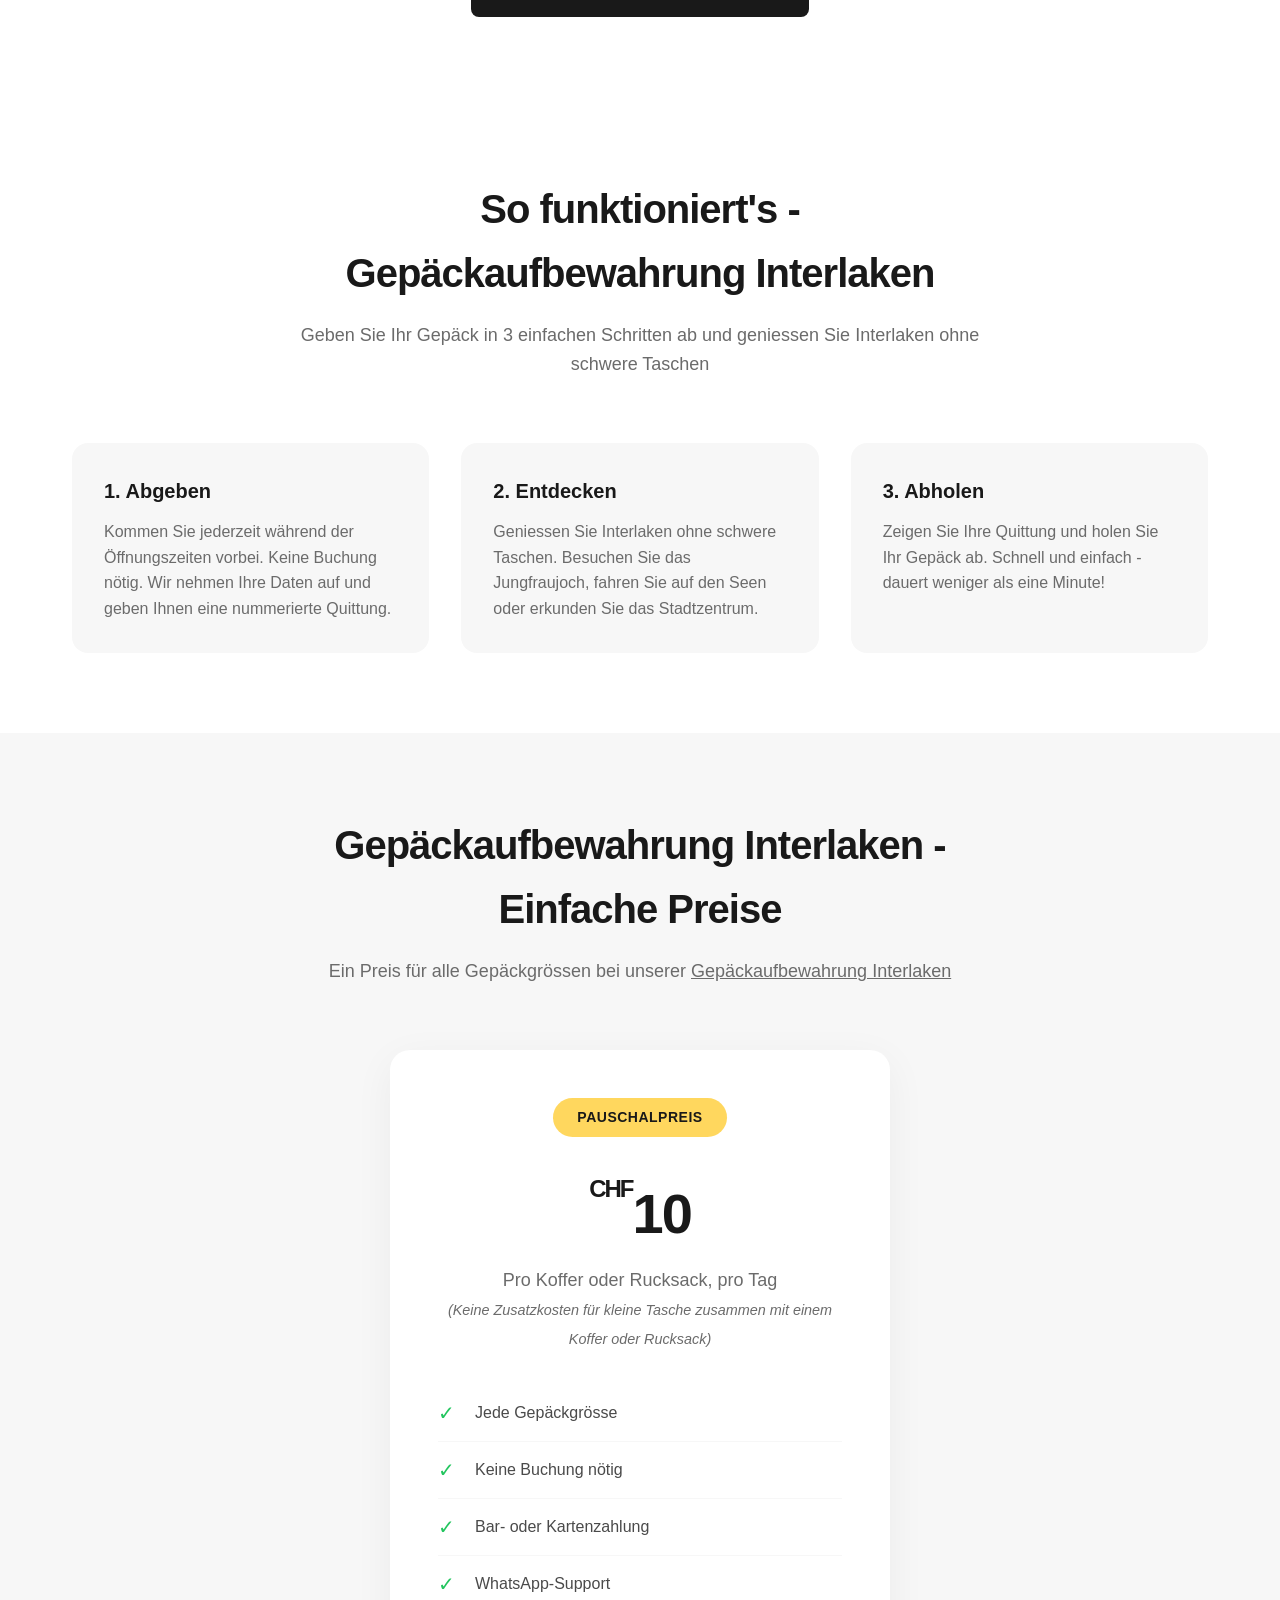
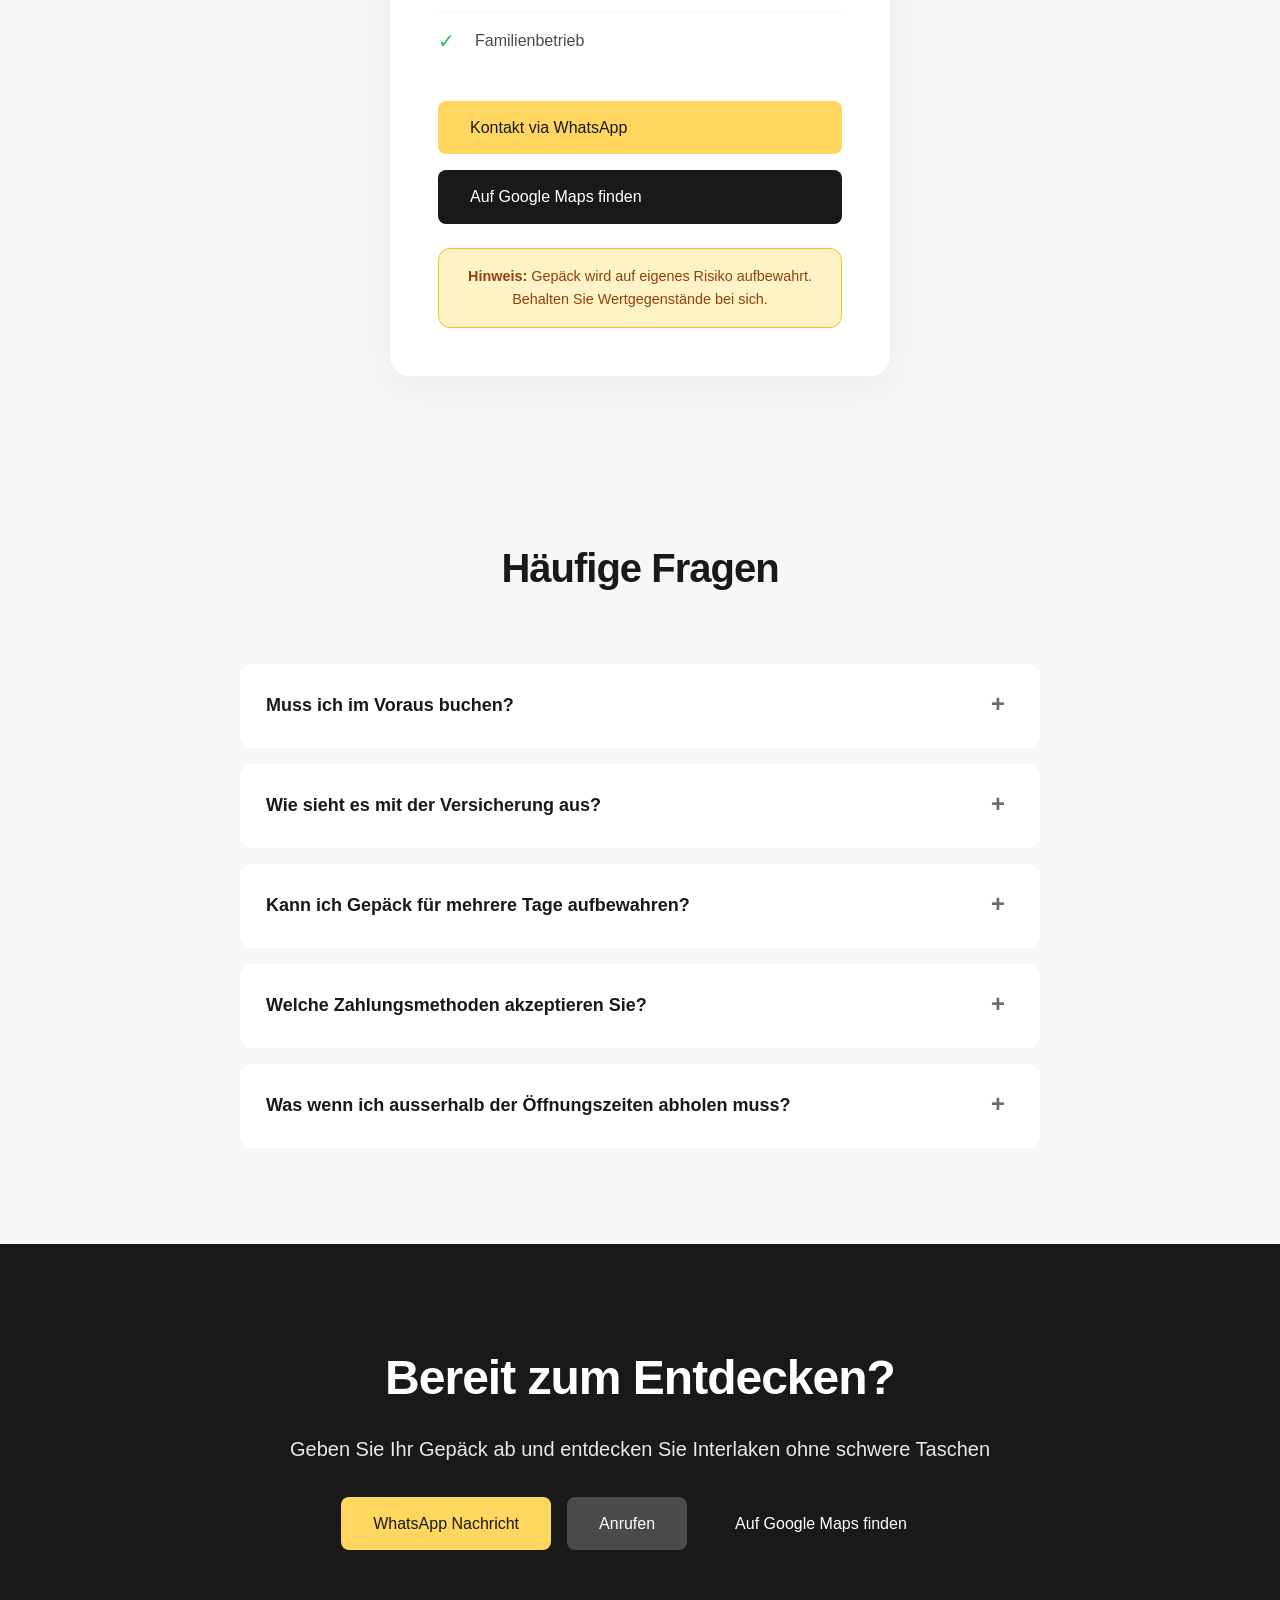
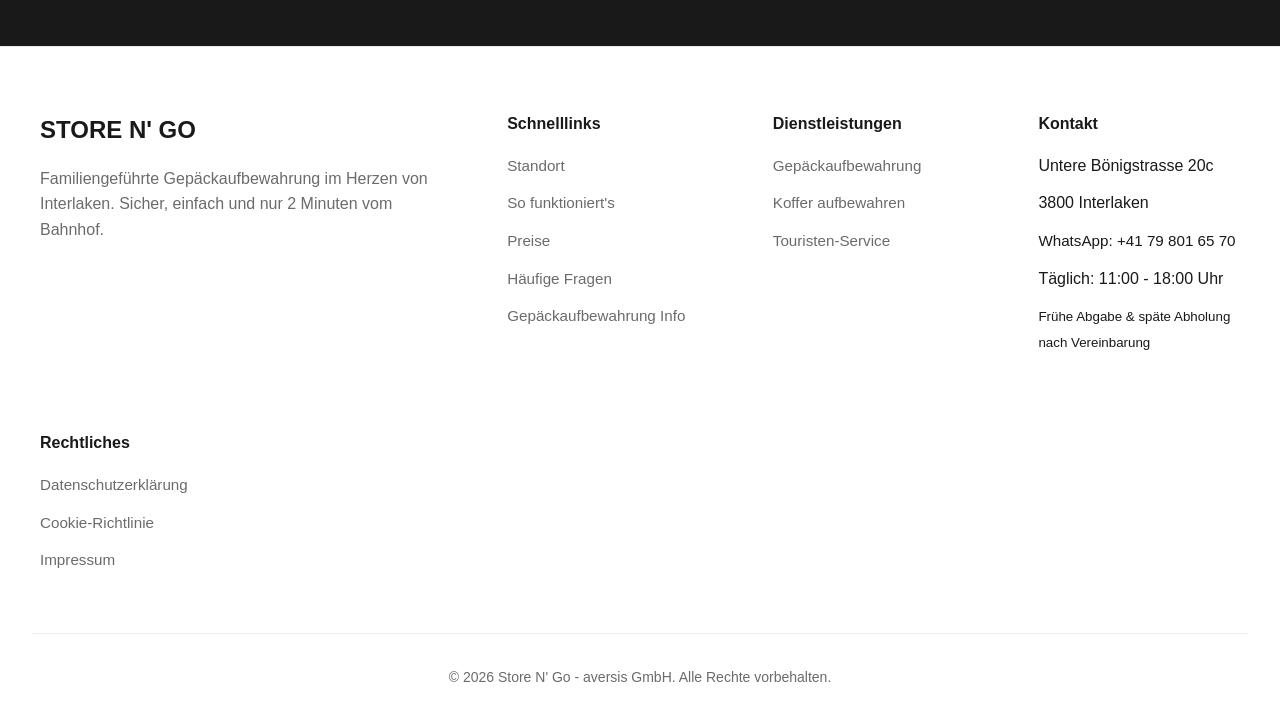
==== commit c80165bd: "content: sichtbare Bewertungszahl 20+ -> 40+ (alle Sprachen) Google zeigt aktuell 43 Bewertungen bei" ====
--- a/de/index.html
+++ b/de/index.html
@@ -94,17 +94,12 @@
         "aggregateRating": {
             "@type": "AggregateRating",
             "ratingValue": "5.0",
-            "reviewCount": "20"
+            "reviewCount": "43"
         },
         "description": "Sichere Gepäckaufbewahrung nur 2 Minuten vom Bahnhof Interlaken Ost. CHF 10 pro Gepäckstück. Frühe Abgabe und späte Abholung nach Vereinbarung möglich.",
         "image": "https://store-n-go.com/store-building.jpg",
         "sameAs": [
-            "https://wa.me/41798016570",
-            "https://storengo.ch",
-            "https://luggage-storage.ch",
-            "https://interlaken-luggage.ch",
-            "https://luggage-storage-interlaken.ch",
-            "https://interlaken-storage.ch"
+            "https://wa.me/41798016570"
         ],
         "availableLanguage": ["en", "de", "fr", "it", "es"],
         "serviceArea": {
@@ -143,11 +138,6 @@
         "alternateName": ["StoreNGo", "Store'N'Go", "Store-N-Go", "Luggage Storage Interlaken", "Gepäckaufbewahrung Interlaken"],
         "url": "https://store-n-go.com",
         "sameAs": [
-            "https://storengo.ch",
-            "https://luggage-storage.ch",
-            "https://interlaken-luggage.ch",
-            "https://luggage-storage-interlaken.ch",
-            "https://interlaken-storage.ch",
             "https://wa.me/41798016570"
         ],
         "serves": {
@@ -310,7 +300,7 @@
                     <span style="font-size: 1.8rem; line-height: 1;">⭐</span>
                 </div>
                 <h3>5.0 Bewertung</h3>
-                <p>20+ Bewertungen auf Google</p>
+                <p>40+ Bewertungen auf Google</p>
             </div>
         </div>
     </section>
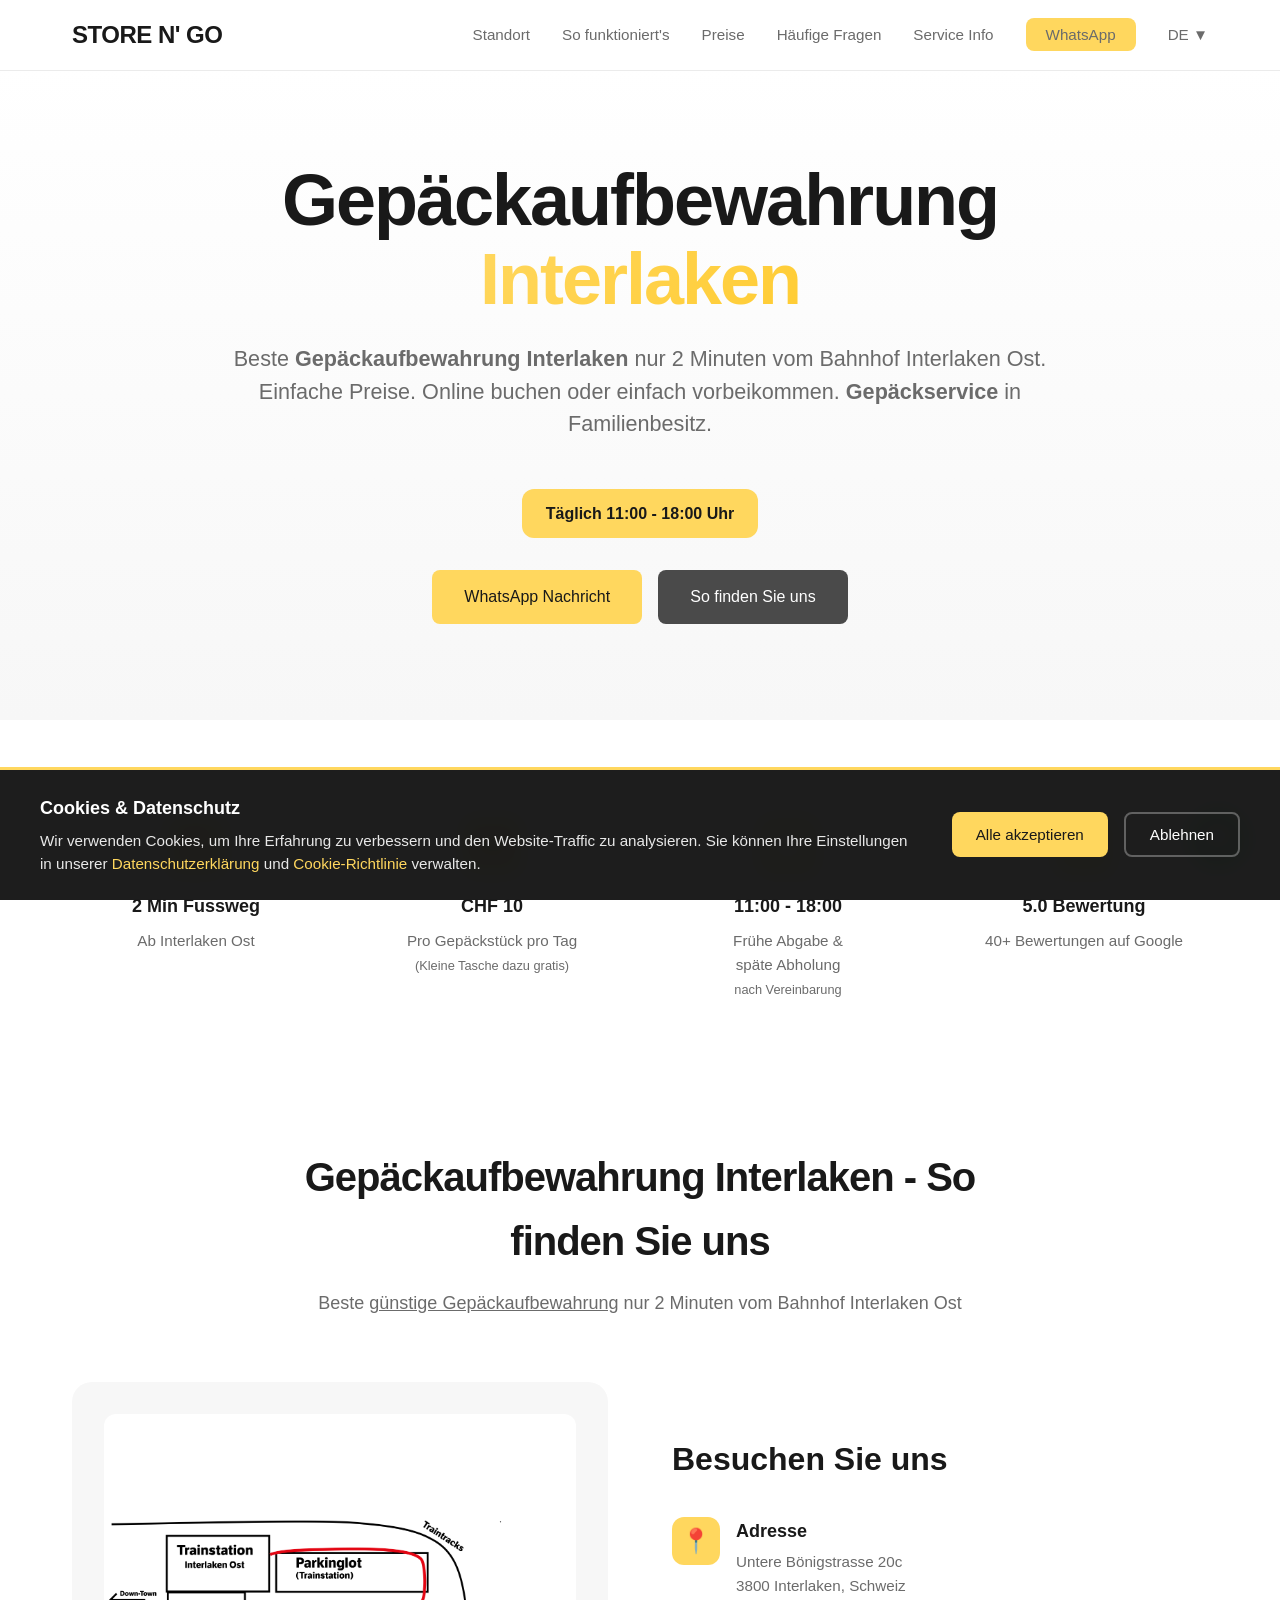
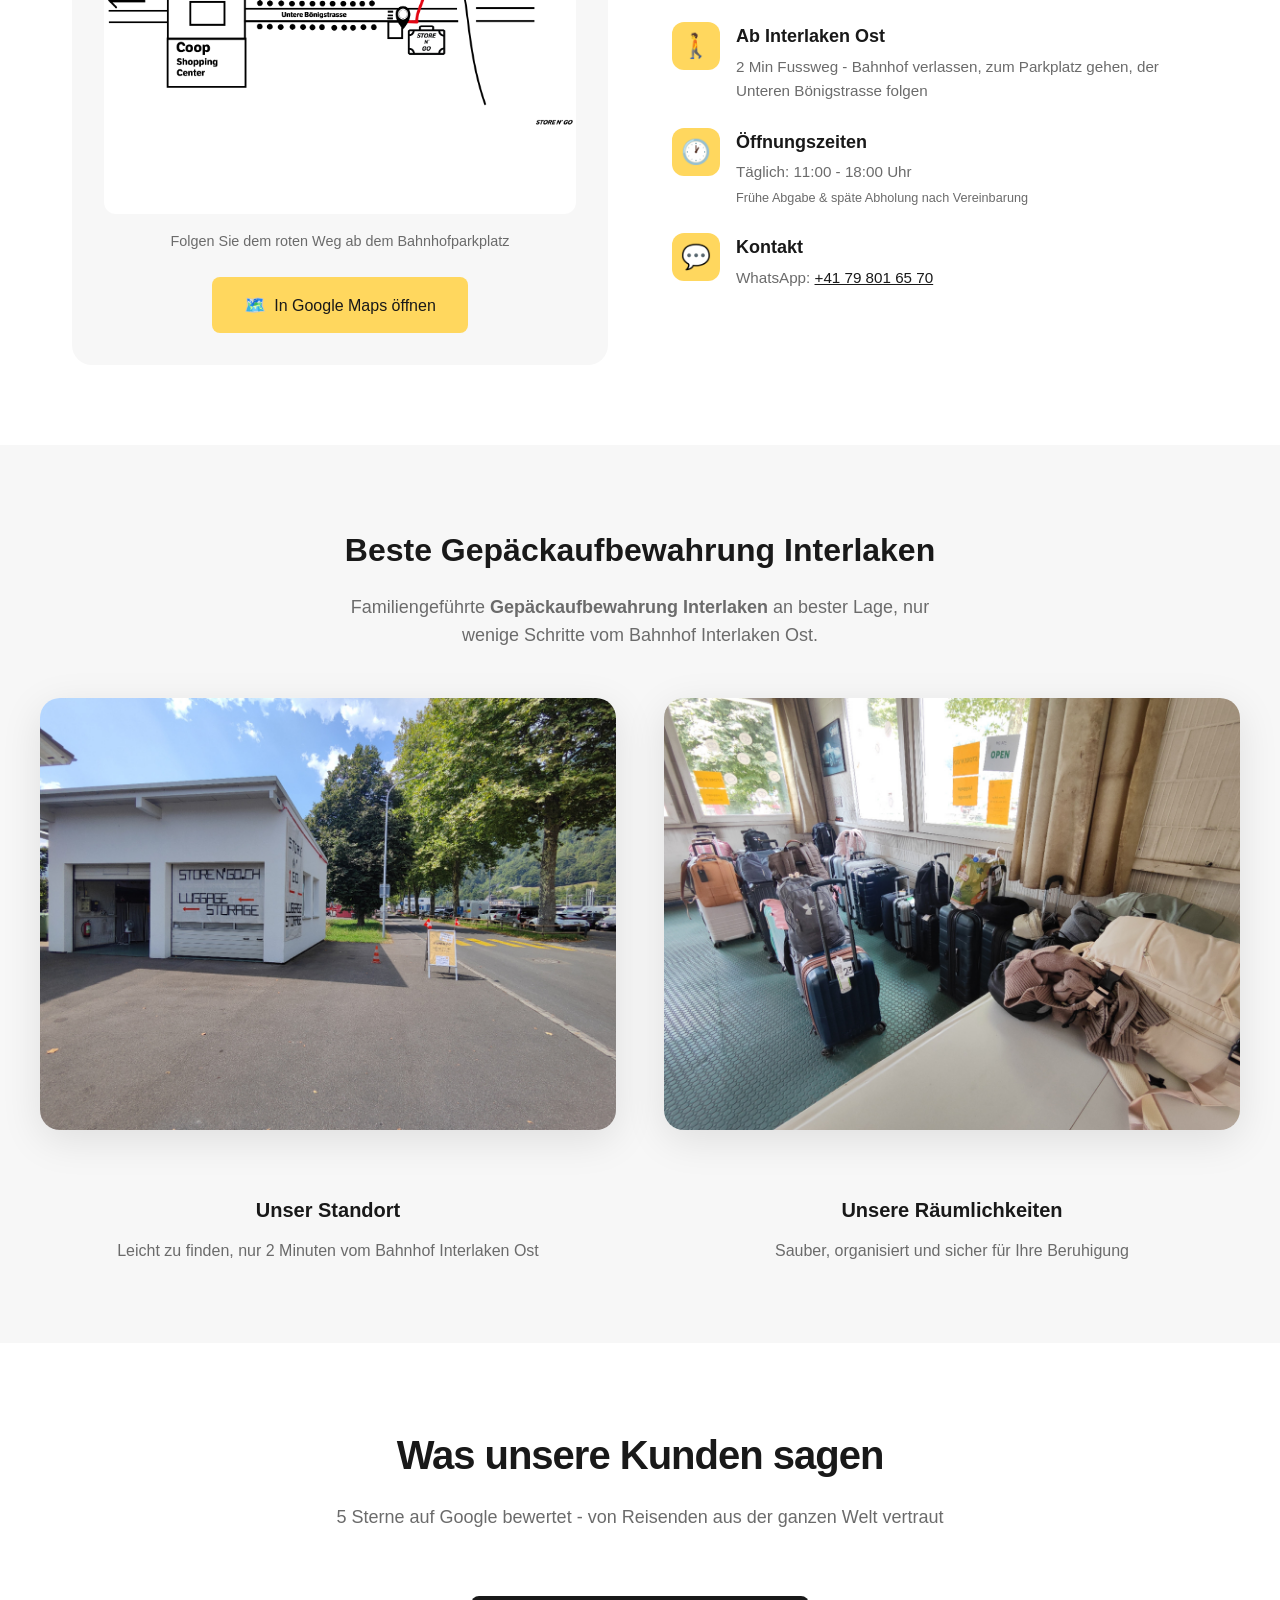
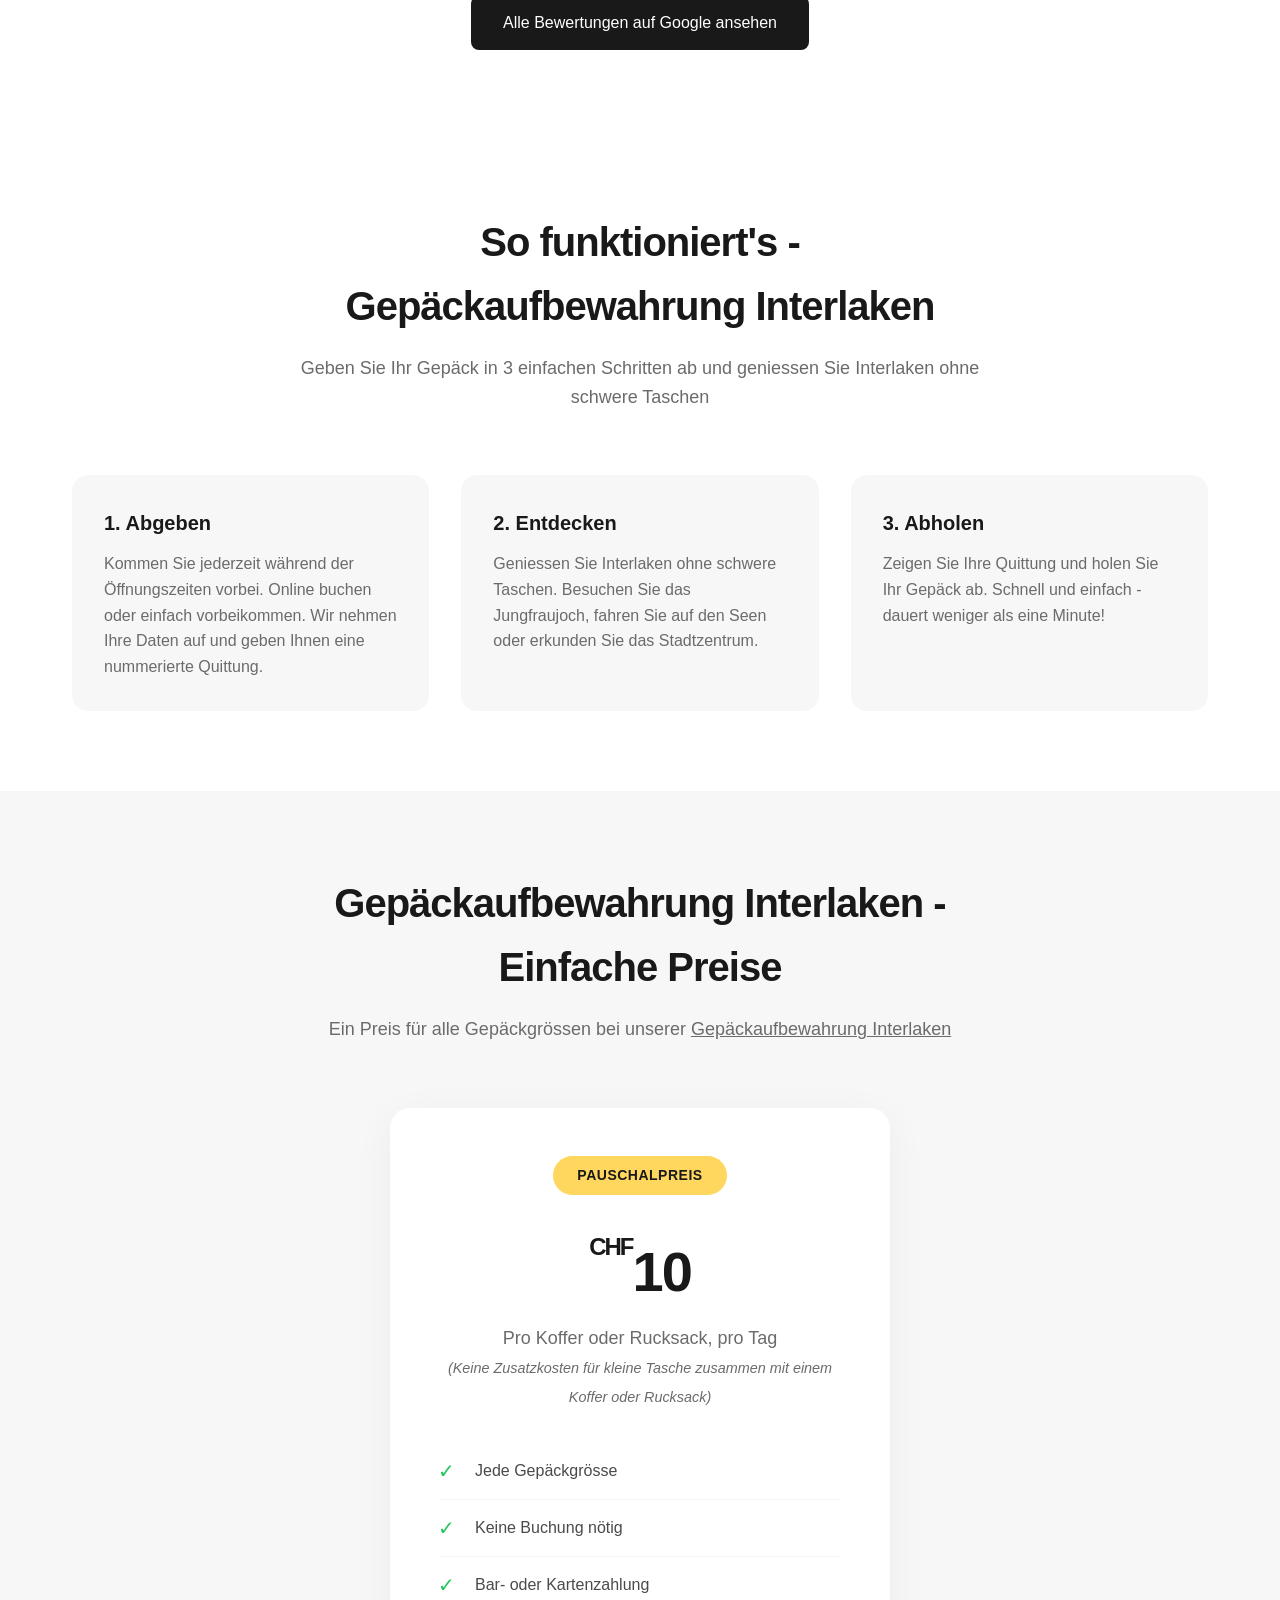
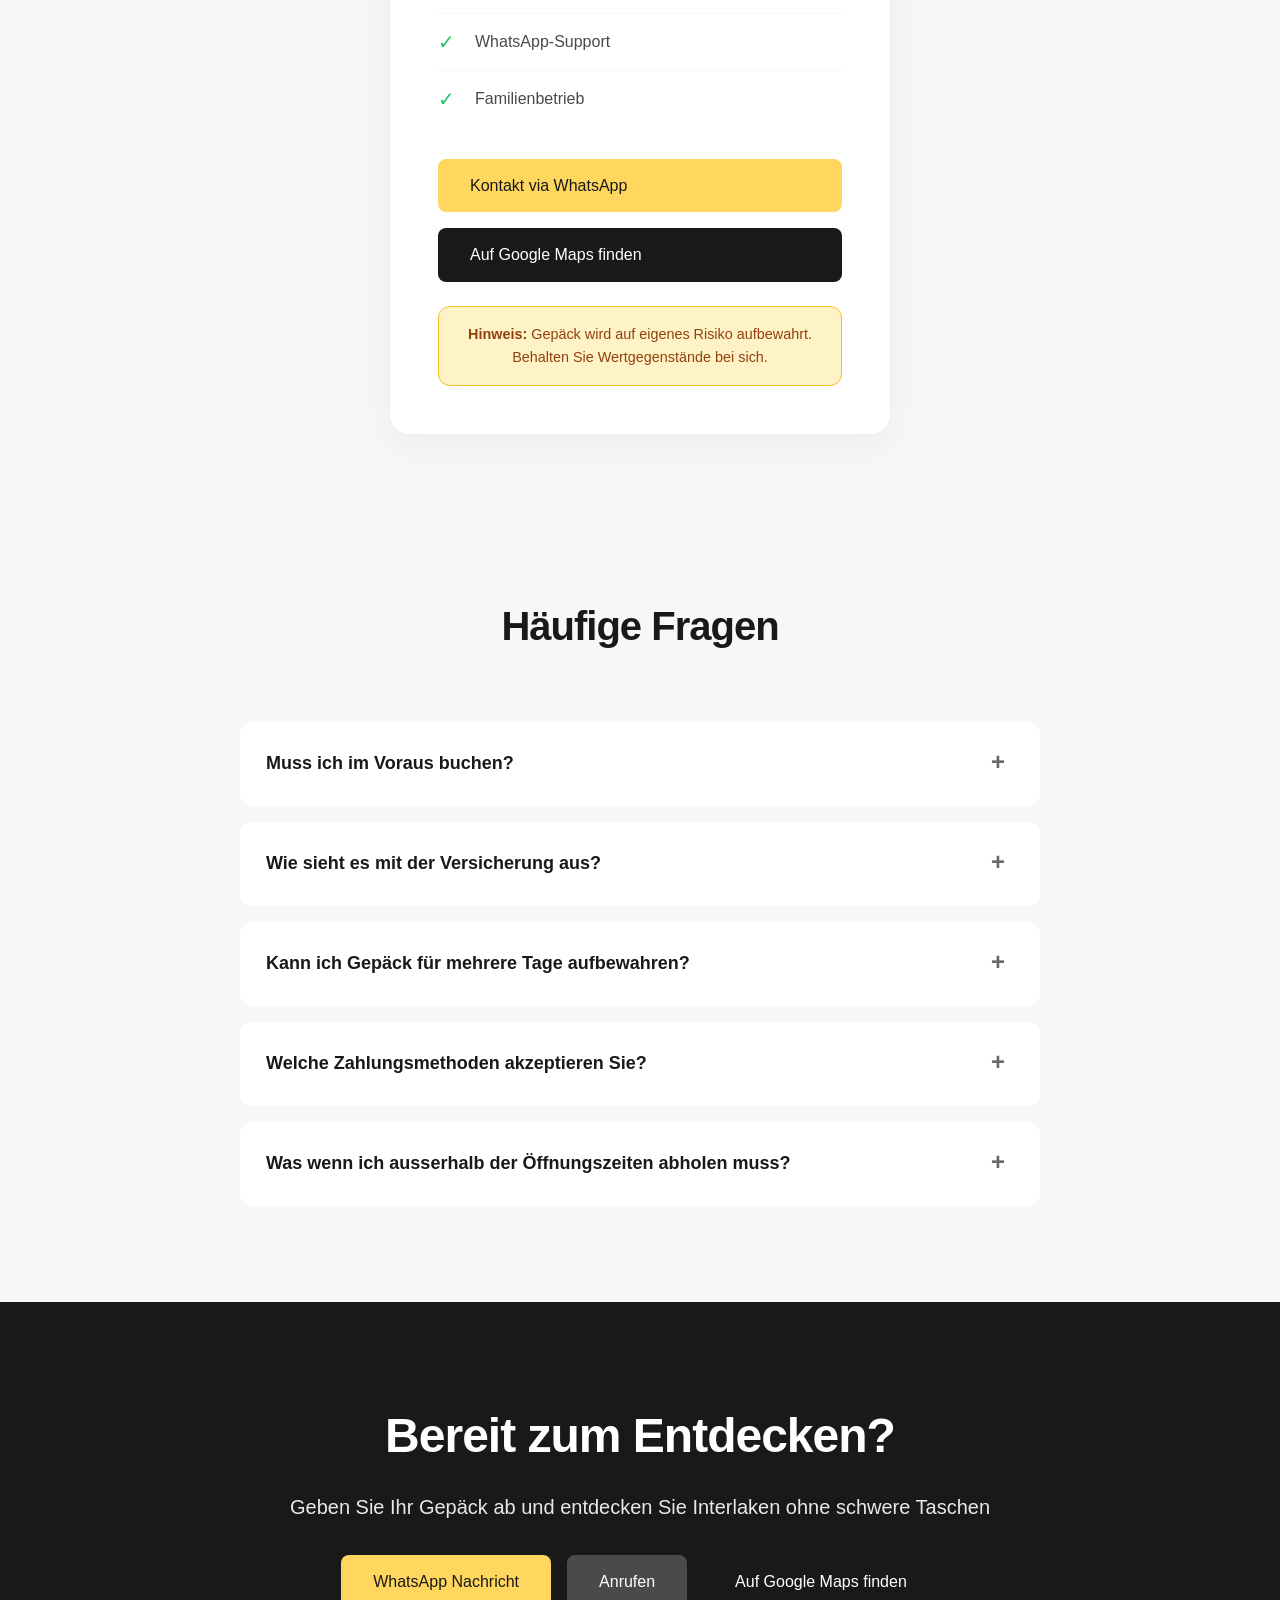
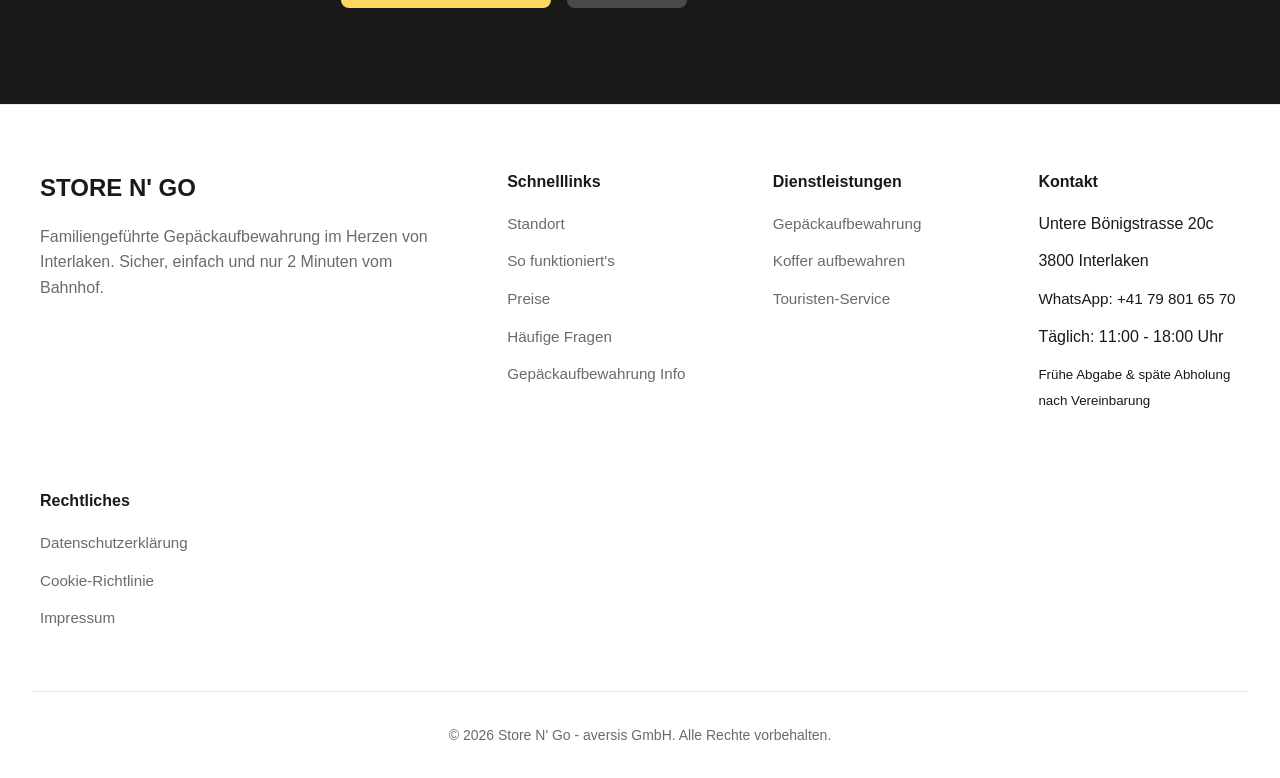
==== commit bdfe690a: "seo: 'No booking needed' -> 'Book online or just walk in' (alle Sprachen) Google zeigte in den Suche" ====
--- a/de/index.html
+++ b/de/index.html
@@ -6,7 +6,7 @@
     <meta name="mobile-web-app-capable" content="yes">
     <meta name="apple-mobile-web-app-capable" content="yes">
     <title>Gepäckaufbewahrung Interlaken | Store N' Go - Ab CHF 10 Kleine Taschen Gratis | 2 Min vom Bahnhof</title>
-    <meta name="description" content="Gepäckaufbewahrung Interlaken - CHF 10/Gepäckstück. 2 Min vom Bahnhof Interlaken Ost. Keine Buchung nötig. Täglich 11-18 Uhr. 5-Sterne bewertet. Familienbetrieb.">
+    <meta name="description" content="Gepäckaufbewahrung Interlaken - CHF 10/Gepäckstück. 2 Min vom Bahnhof Interlaken Ost. Online buchen oder einfach vorbeikommen. Täglich 11-18 Uhr. 5-Sterne bewertet. Familienbetrieb.">
     <meta name="keywords" content="gepäckaufbewahrung interlaken, koffer aufbewahren interlaken, schließfächer interlaken, gepäck lagern interlaken, luggage storage interlaken, baggage storage interlaken, interlaken luggage storage, luggage storage interlaken ost, bag storage interlaken, interlaken baggage storage">
 
     <!-- SEO Geographic Meta Tags -->
@@ -58,7 +58,7 @@
     <!-- Twitter Card -->
     <meta name="twitter:card" content="summary_large_image">
     <meta name="twitter:title" content="Gepäckaufbewahrung Interlaken | Store N' Go">
-    <meta name="twitter:description" content="CHF 10/Gepäckstück. 2 Min vom Bahnhof Interlaken Ost. Keine Buchung nötig. Täglich 11-18 Uhr.">
+    <meta name="twitter:description" content="CHF 10/Gepäckstück. 2 Min vom Bahnhof Interlaken Ost. Online buchen oder einfach vorbeikommen. Täglich 11-18 Uhr.">
     <meta name="twitter:image" content="https://store-n-go.com/store-building.jpg">
 
     <!-- Schema.org Structured Data -->
@@ -255,7 +255,7 @@
             <h1>Gepäckaufbewahrung <span>Interlaken</span></h1>
             <p class="hero-subtitle">
                 Beste <strong>Gepäckaufbewahrung Interlaken</strong> nur 2 Minuten vom Bahnhof Interlaken Ost.<br>
-                Einfache Preise. Keine Buchung nötig. <strong>Gepäckservice</strong> in Familienbesitz.
+                Einfache Preise. Online buchen oder einfach vorbeikommen. <strong>Gepäckservice</strong> in Familienbesitz.
             </p>
             <div style="background: var(--yellow); color: var(--dark); padding: 0.75rem 1.5rem; border-radius: 12px; margin-bottom: 2rem; font-weight: 600; display: inline-block;">
                 Täglich 11:00 - 18:00 Uhr
@@ -416,7 +416,7 @@
         <div class="services-grid">
             <div class="service-card">
                 <h3>1. Abgeben</h3>
-                <p>Kommen Sie jederzeit während der Öffnungszeiten vorbei. Keine Buchung nötig. Wir nehmen Ihre Daten auf und geben Ihnen eine nummerierte Quittung.</p>
+                <p>Kommen Sie jederzeit während der Öffnungszeiten vorbei. Online buchen oder einfach vorbeikommen. Wir nehmen Ihre Daten auf und geben Ihnen eine nummerierte Quittung.</p>
             </div>
             <div class="service-card">
                 <h3>2. Entdecken</h3>
